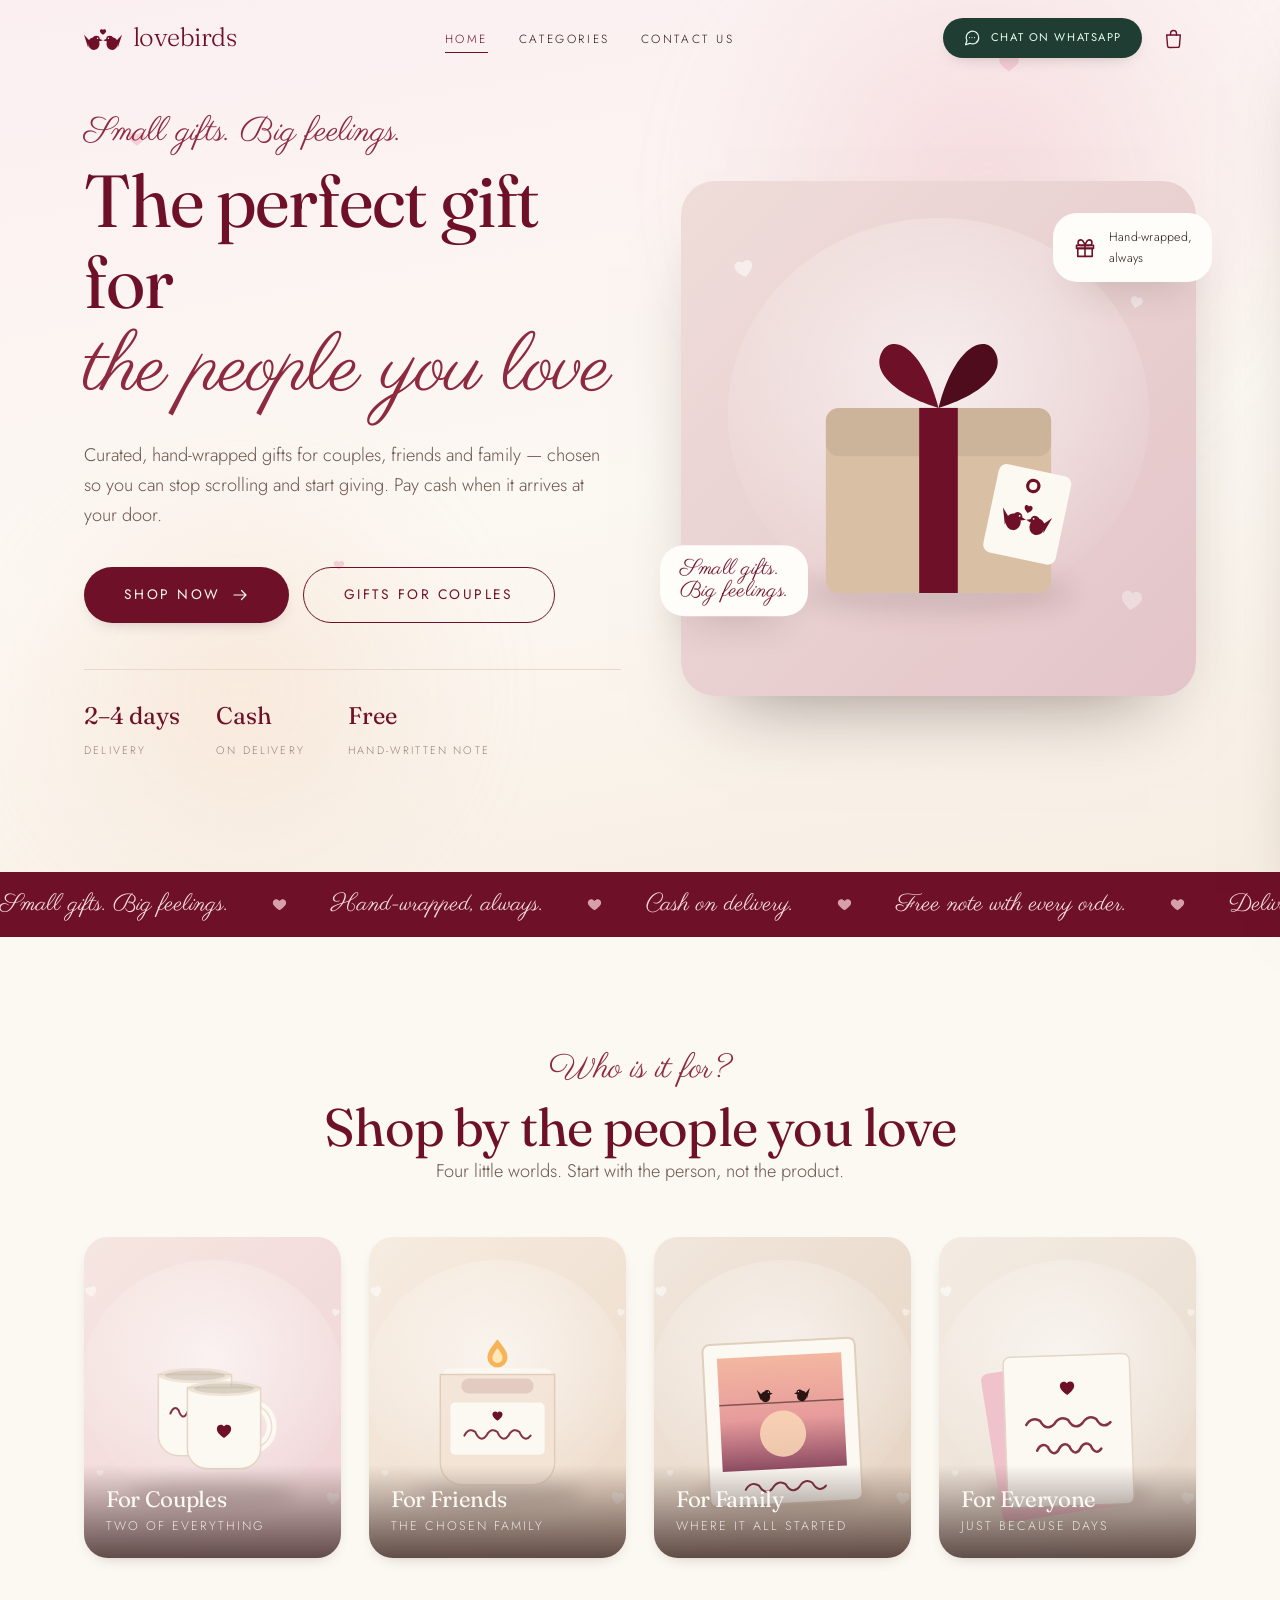
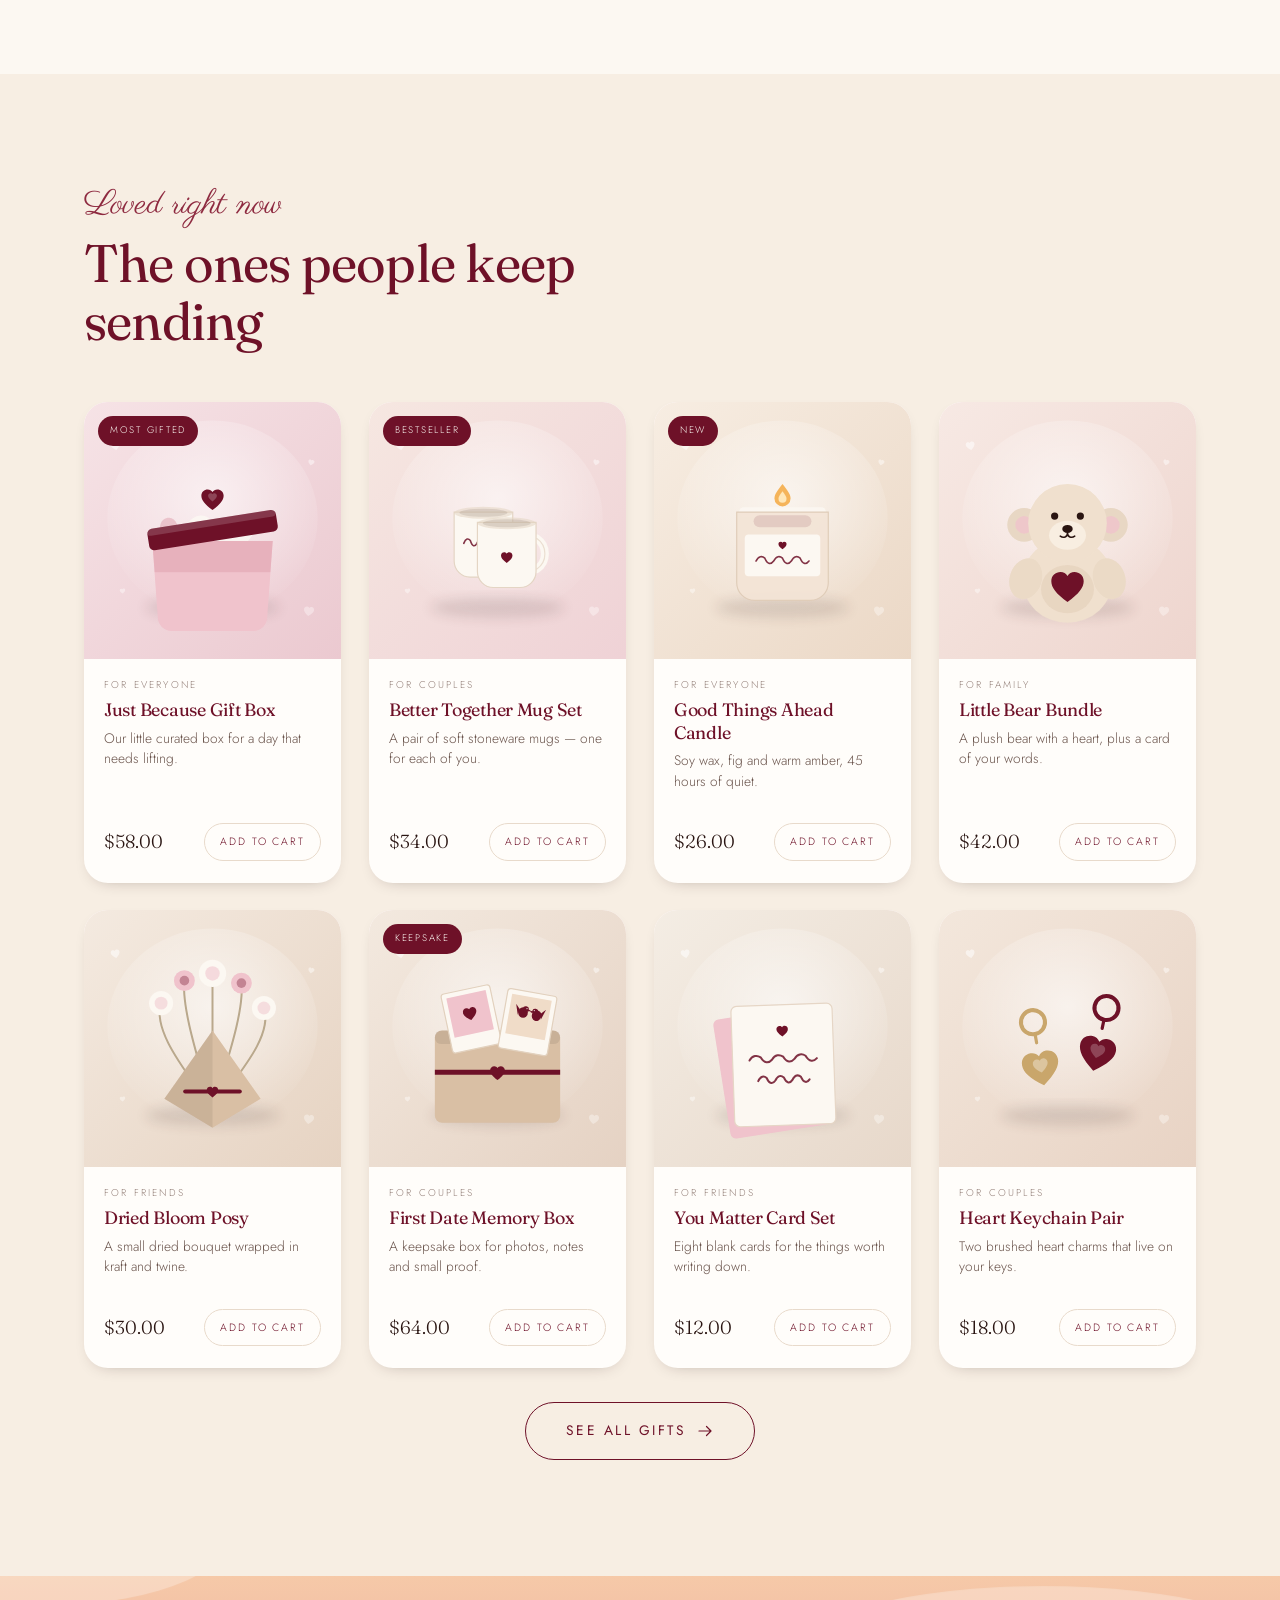
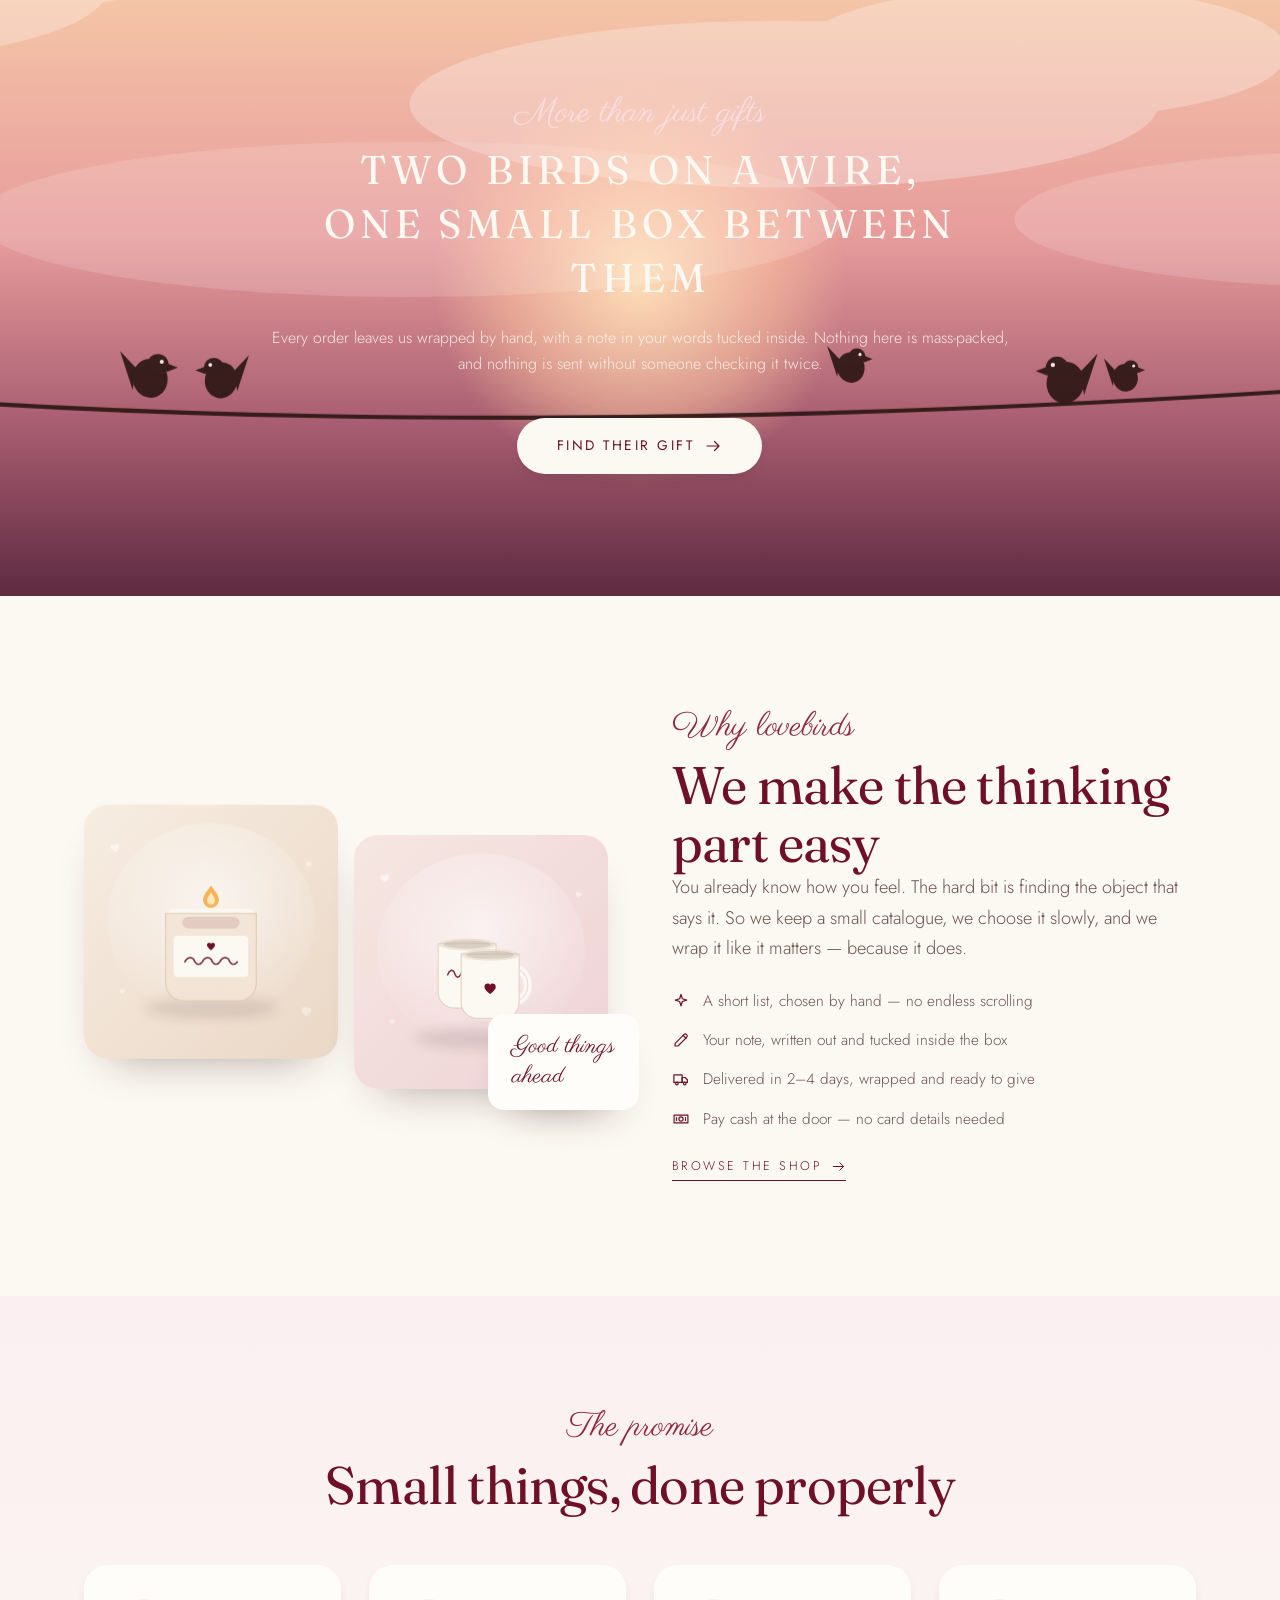
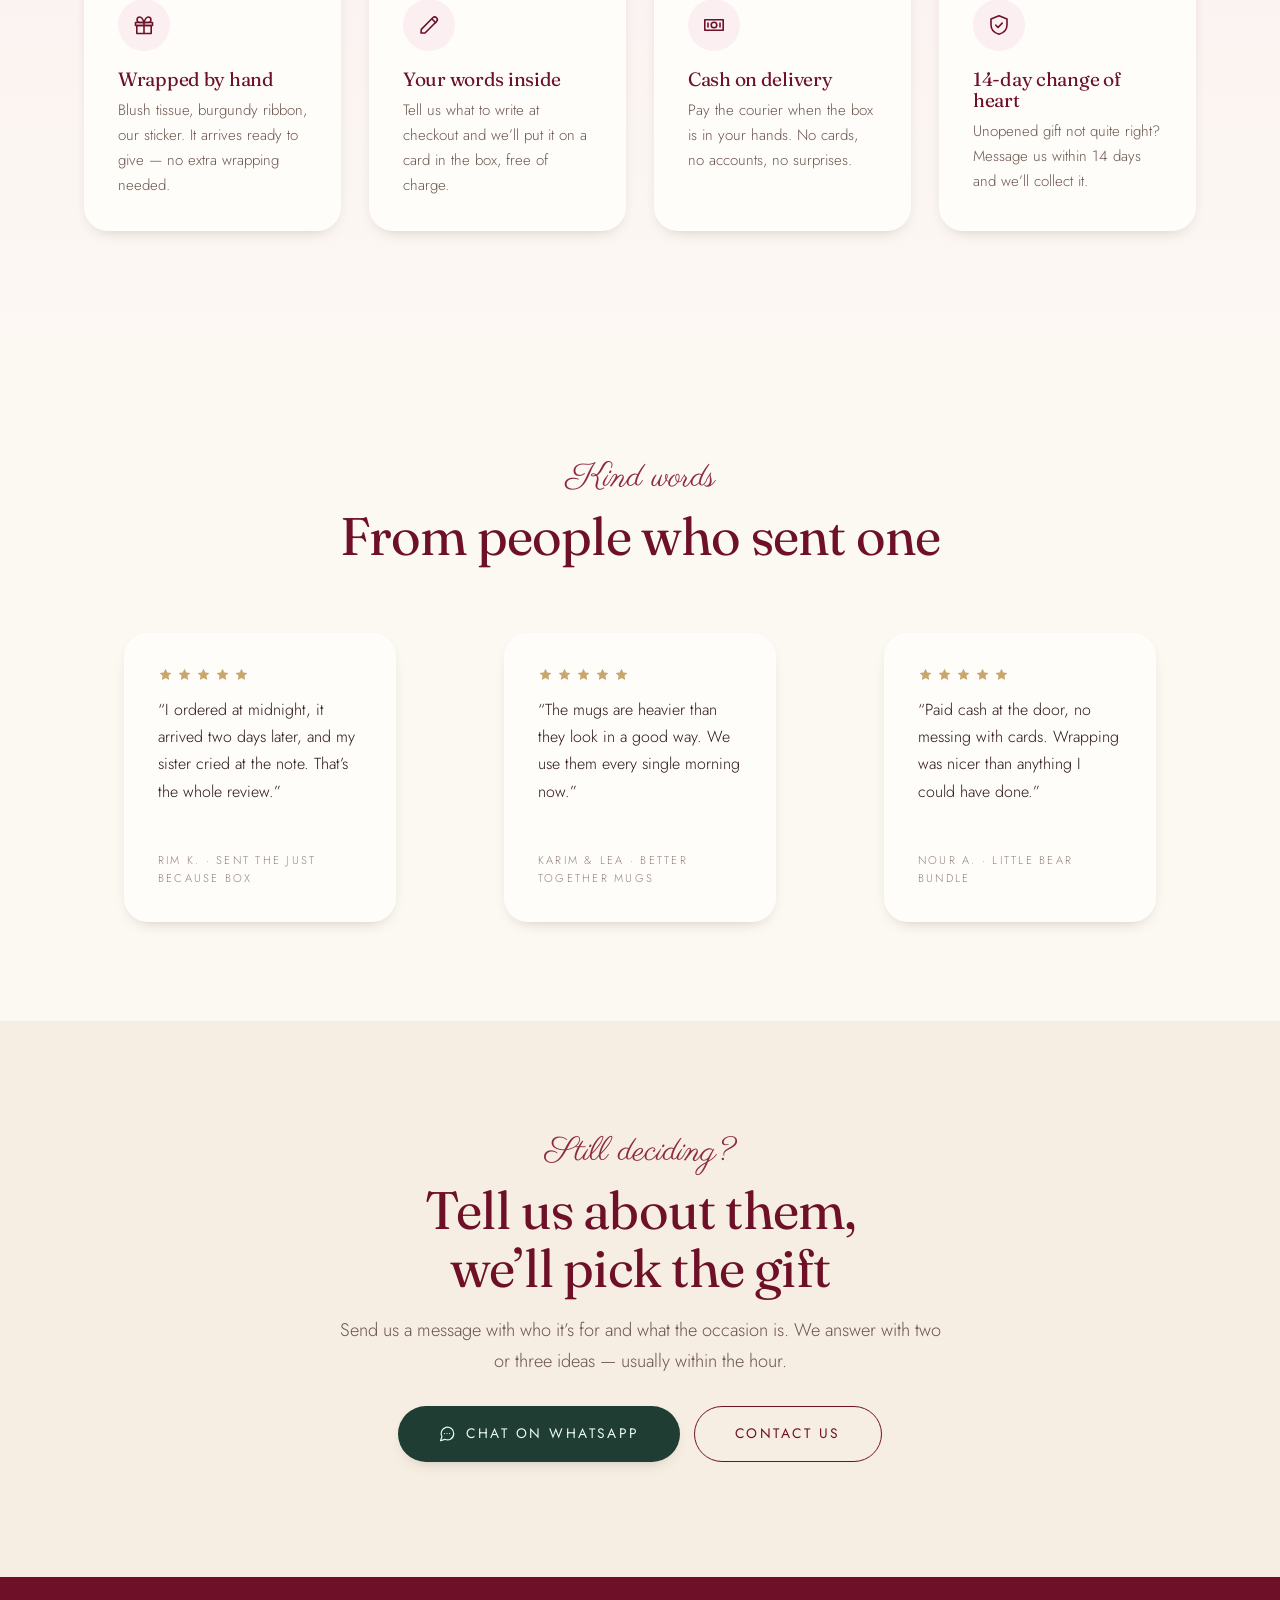
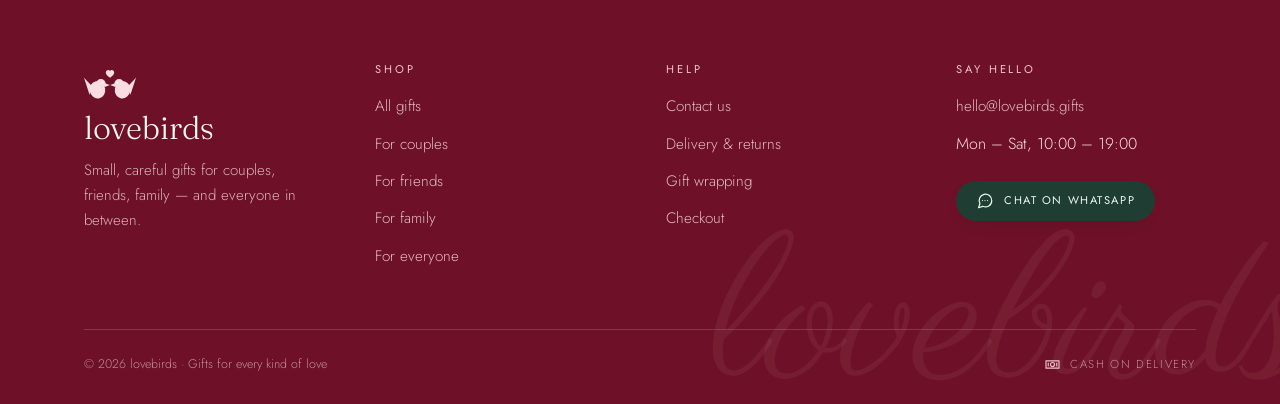
==== index.html @ 1dba8052 "Add lovebirds storefront — animated gift shop with cart and COD checkout A dependency-free static si" ====
<!doctype html>
<html lang="en">
<head>
<meta charset="utf-8">
<meta name="viewport" content="width=device-width, initial-scale=1">
<title>lovebirds · Gifts for every kind of love</title>
<meta name="description" content="Curated, hand-wrapped gifts for couples, friends and family. Cash on delivery, delivered in 2–4 days.">
<meta name="theme-color" content="#6E1128">
<link rel="icon" href="assets/img/favicon.svg" type="image/svg+xml">
<meta property="og:title" content="lovebirds · Gifts for every kind of love">
<meta property="og:description" content="Curated, hand-wrapped gifts for couples, friends and family. Cash on delivery, delivered in 2–4 days.">
<meta property="og:image" content="assets/img/og-image.svg">
<meta property="og:type" content="website">
<link rel="preconnect" href="https://fonts.googleapis.com">
<link rel="preconnect" href="https://fonts.gstatic.com" crossorigin>
<link href="https://fonts.googleapis.com/css2?family=Fraunces:opsz,wght@9..144,300;9..144,400&family=Jost:wght@300;400;500&family=Parisienne&display=swap" rel="stylesheet">
<link rel="stylesheet" href="assets/css/lovebirds.css">
</head>
<body>
<a class="skip-link" href="#main">Skip to content</a>
<header class="header">
  <nav class="nav" aria-label="Primary">
    <a class="nav__brand" href="index.html" aria-label="lovebirds — home">
      <svg class="mark" viewBox="0 -60 240 180" fill="currentColor" aria-hidden="true"><g transform=" translate(0.0,0.0) scale(1.0000)"><polygon points="34,44 0,8 26,88" fill="currentColor"/><ellipse cx="62" cy="64" rx="36" ry="40" fill="currentColor" transform="rotate(-10 62 64)"/><circle cx="78" cy="36" r="22" fill="currentColor"/><polygon points="96,33 119,42 96,51" fill="currentColor"/><circle cx="86" cy="30" r="4.2" fill="#FCF8F2"/></g><g transform=" translate(240.0,0.0) scale(-1.0000,1.0000)"><polygon points="34,44 0,8 26,88" fill="currentColor"/><ellipse cx="62" cy="64" rx="36" ry="40" fill="currentColor" transform="rotate(-10 62 64)"/><circle cx="78" cy="36" r="22" fill="currentColor"/><polygon points="96,33 119,42 96,51" fill="currentColor"/><circle cx="86" cy="30" r="4.2" fill="#FCF8F2"/></g><g transform="translate(97.0,-32.2) scale(0.4600)"><path d="M50 88C20 66 8 50 8 34 8 19 19 10 32 10c8 0 14 4 18 10 4-6 10-10 18-10 13 0 24 9 24 24 0 16-12 32-42 54Z" fill="currentColor" opacity="1.0"/></g></svg>
      <span class="word">lovebirds</span>
    </a>
    <ul class="nav__links">
      <li><a class="nav__link" data-nav href="index.html">Home</a></li>
      <li><a class="nav__link" data-nav href="categories.html">Categories</a></li>
      <li><a class="nav__link" data-nav href="contact.html">Contact us</a></li>
    </ul>
    <div class="nav__actions">
      <button class="btn btn--wa btn--sm" data-wa data-wa-text="Hi lovebirds! I’d like some help choosing a gift."><svg viewBox="0 0 24 24" fill="none" stroke="currentColor" stroke-width="1.6" stroke-linecap="round" stroke-linejoin="round" aria-hidden="true" ><path d="M21 11.5a8.4 8.4 0 0 1-11.9 7.6L3.4 21l1.9-5.6A8.4 8.4 0 1 1 21 11.5Z"/><path d="M8.6 11.4h.01M12 11.4h.01M15.4 11.4h.01"/></svg> Chat on WhatsApp</button>
      <button class="icon-btn icon-btn--wa" data-wa data-wa-text="Hi lovebirds! I’d like some help choosing a gift." aria-label="Chat on WhatsApp"><svg viewBox="0 0 24 24" fill="none" stroke="currentColor" stroke-width="1.6" stroke-linecap="round" stroke-linejoin="round" aria-hidden="true" ><path d="M21 11.5a8.4 8.4 0 0 1-11.9 7.6L3.4 21l1.9-5.6A8.4 8.4 0 1 1 21 11.5Z"/><path d="M8.6 11.4h.01M12 11.4h.01M15.4 11.4h.01"/></svg></button>
      <button class="icon-btn" data-cart-open aria-label="Open your cart"><svg viewBox="0 0 24 24" fill="none" stroke="currentColor" stroke-width="1.6" stroke-linecap="round" stroke-linejoin="round" aria-hidden="true" ><path d="M4.2 8h15.6l-1 12.4a2 2 0 0 1-2 1.8H7.2a2 2 0 0 1-2-1.8Z"/><path d="M8.6 8V6.2a3.4 3.4 0 1 1 6.8 0V8"/></svg><span class="cart-count" data-cart-count>0</span></button>
      <button class="nav__burger" data-burger aria-expanded="false" aria-controls="mobile-menu" aria-label="Open menu">
        <span></span><span></span><span></span>
      </button>
    </div>
  </nav>
</header>

<div class="mobile-menu" id="mobile-menu">
  <nav class="mobile-menu__links" aria-label="Mobile">
    <a href="index.html" style="--i:0">Home</a>
    <a href="categories.html" style="--i:1">Categories</a>
    <a href="contact.html" style="--i:2">Contact us</a>
  </nav>
  <div class="mobile-menu__foot">
    <button class="btn btn--wa btn--block" data-wa data-wa-text="Hi lovebirds! I’d like some help choosing a gift."><svg viewBox="0 0 24 24" fill="none" stroke="currentColor" stroke-width="1.6" stroke-linecap="round" stroke-linejoin="round" aria-hidden="true" ><path d="M21 11.5a8.4 8.4 0 0 1-11.9 7.6L3.4 21l1.9-5.6A8.4 8.4 0 1 1 21 11.5Z"/><path d="M8.6 11.4h.01M12 11.4h.01M15.4 11.4h.01"/></svg> Chat on WhatsApp</button>
    <button class="btn btn--ghost btn--block" data-cart-open><svg viewBox="0 0 24 24" fill="none" stroke="currentColor" stroke-width="1.6" stroke-linecap="round" stroke-linejoin="round" aria-hidden="true" ><path d="M4.2 8h15.6l-1 12.4a2 2 0 0 1-2 1.8H7.2a2 2 0 0 1-2-1.8Z"/><path d="M8.6 8V6.2a3.4 3.4 0 1 1 6.8 0V8"/></svg> View your cart</button>
    <p class="mobile-menu__note">Cash on delivery · 2–4 day delivery</p>
  </div>
</div>
<main id="main">

<section class="hero">
  <div class="hero__bg" aria-hidden="true">
    <div class="hero__blob hero__blob--1" data-parallax="0.07"></div>
    <div class="hero__blob hero__blob--2" data-parallax="-0.05"></div>
    <div class="hero__hearts"><i style="--s:18px;--d:9s;--dl:0s;left:10%;top:24%"><svg viewBox="0 0 24 24" fill="currentColor" aria-hidden="true"><path d="M12 21s-7.6-4.9-10-9.2C.4 8.7 1.8 4.9 5 3.8 7.3 3 9.8 3.9 12 6.2 14.2 3.9 16.7 3 19 3.8c3.2 1.1 4.6 4.9 3 8C19.6 16.1 12 21 12 21Z"/></svg></i><i style="--s:12px;--d:11s;--dl:1.4s;left:26%;top:68%"><svg viewBox="0 0 24 24" fill="currentColor" aria-hidden="true"><path d="M12 21s-7.6-4.9-10-9.2C.4 8.7 1.8 4.9 5 3.8 7.3 3 9.8 3.9 12 6.2 14.2 3.9 16.7 3 19 3.8c3.2 1.1 4.6 4.9 3 8C19.6 16.1 12 21 12 21Z"/></svg></i><i style="--s:22px;--d:8.5s;--dl:0.7s;left:78%;top:16%"><svg viewBox="0 0 24 24" fill="currentColor" aria-hidden="true"><path d="M12 21s-7.6-4.9-10-9.2C.4 8.7 1.8 4.9 5 3.8 7.3 3 9.8 3.9 12 6.2 14.2 3.9 16.7 3 19 3.8c3.2 1.1 4.6 4.9 3 8C19.6 16.1 12 21 12 21Z"/></svg></i><i style="--s:14px;--d:12s;--dl:2.1s;left:88%;top:62%"><svg viewBox="0 0 24 24" fill="currentColor" aria-hidden="true"><path d="M12 21s-7.6-4.9-10-9.2C.4 8.7 1.8 4.9 5 3.8 7.3 3 9.8 3.9 12 6.2 14.2 3.9 16.7 3 19 3.8c3.2 1.1 4.6 4.9 3 8C19.6 16.1 12 21 12 21Z"/></svg></i><i style="--s:10px;--d:10s;--dl:1.1s;left:58%;top:8%"><svg viewBox="0 0 24 24" fill="currentColor" aria-hidden="true"><path d="M12 21s-7.6-4.9-10-9.2C.4 8.7 1.8 4.9 5 3.8 7.3 3 9.8 3.9 12 6.2 14.2 3.9 16.7 3 19 3.8c3.2 1.1 4.6 4.9 3 8C19.6 16.1 12 21 12 21Z"/></svg></i></div>
  </div>
  <div class="wrap hero__inner">
    <div class="hero__copy">
      <span class="eyebrow" data-reveal>Small gifts. Big feelings.</span>
      <h1 data-reveal data-delay=".08s">The perfect gift for <span class="script">the people you love</span></h1>
      <p class="lede" data-reveal data-delay=".16s">Curated, hand-wrapped gifts for couples, friends and family — chosen so you can stop scrolling and start giving. Pay cash when it arrives at your door.</p>
      <div class="hero__cta" data-reveal data-delay=".24s">
        <a class="btn btn--lg" href="categories.html">Shop now <svg viewBox="0 0 24 24" fill="none" stroke="currentColor" stroke-width="1.6" stroke-linecap="round" stroke-linejoin="round" aria-hidden="true" ><path d="M4 12h16M14 6l6 6-6 6"/></svg></a>
        <a class="btn btn--ghost btn--lg" href="categories.html?cat=couples">Gifts for couples</a>
      </div>
      <div class="hero__meta stagger" data-reveal data-delay=".3s">
        <div><strong>2–4 days</strong><span>Delivery</span></div>
        <div><strong>Cash</strong><span>On delivery</span></div>
        <div><strong>Free</strong><span>Hand-written note</span></div>
      </div>
    </div>
    <div class="hero__art" data-reveal="scale" data-delay=".18s">
      <div class="hero__card">
        <img src="assets/img/scene-wrap.svg" alt="A kraft-wrapped gift tied with a burgundy ribbon and a lovebirds tag" width="640" height="640">
      </div>
      <div class="hero__chip hero__chip--a" data-parallax="-0.06"><span class="script">Small gifts.<br>Big feelings.</span></div>
      <div class="hero__chip hero__chip--b" data-parallax="0.07"><svg viewBox="0 0 24 24" fill="none" stroke="currentColor" stroke-width="1.6" stroke-linecap="round" stroke-linejoin="round" aria-hidden="true" ><path d="M3.5 9.5h17v3h-17z"/><path d="M4.8 12.5h14.4v8H4.8z"/><path d="M12 9.5v11"/><path d="M12 9.5S10.3 4 7.8 4a2.3 2.3 0 0 0 0 5.5ZM12 9.5S13.7 4 16.2 4a2.3 2.3 0 0 1 0 5.5Z"/></svg> <span>Hand-wrapped,<br>always</span></div>
    </div>
  </div>
</section>

<div class="marquee" aria-hidden="true">
  <div class="marquee__track">
    <div class="marquee__group"><span>Small gifts. Big feelings.</span><svg viewBox="0 0 24 24" fill="currentColor" aria-hidden="true"><path d="M12 21s-7.6-4.9-10-9.2C.4 8.7 1.8 4.9 5 3.8 7.3 3 9.8 3.9 12 6.2 14.2 3.9 16.7 3 19 3.8c3.2 1.1 4.6 4.9 3 8C19.6 16.1 12 21 12 21Z"/></svg><span>Hand-wrapped, always.</span><svg viewBox="0 0 24 24" fill="currentColor" aria-hidden="true"><path d="M12 21s-7.6-4.9-10-9.2C.4 8.7 1.8 4.9 5 3.8 7.3 3 9.8 3.9 12 6.2 14.2 3.9 16.7 3 19 3.8c3.2 1.1 4.6 4.9 3 8C19.6 16.1 12 21 12 21Z"/></svg><span>Cash on delivery.</span><svg viewBox="0 0 24 24" fill="currentColor" aria-hidden="true"><path d="M12 21s-7.6-4.9-10-9.2C.4 8.7 1.8 4.9 5 3.8 7.3 3 9.8 3.9 12 6.2 14.2 3.9 16.7 3 19 3.8c3.2 1.1 4.6 4.9 3 8C19.6 16.1 12 21 12 21Z"/></svg><span>Free note with every order.</span><svg viewBox="0 0 24 24" fill="currentColor" aria-hidden="true"><path d="M12 21s-7.6-4.9-10-9.2C.4 8.7 1.8 4.9 5 3.8 7.3 3 9.8 3.9 12 6.2 14.2 3.9 16.7 3 19 3.8c3.2 1.1 4.6 4.9 3 8C19.6 16.1 12 21 12 21Z"/></svg><span>Delivered in 2–4 days.</span><svg viewBox="0 0 24 24" fill="currentColor" aria-hidden="true"><path d="M12 21s-7.6-4.9-10-9.2C.4 8.7 1.8 4.9 5 3.8 7.3 3 9.8 3.9 12 6.2 14.2 3.9 16.7 3 19 3.8c3.2 1.1 4.6 4.9 3 8C19.6 16.1 12 21 12 21Z"/></svg></div>
    <div class="marquee__group"><span>Small gifts. Big feelings.</span><svg viewBox="0 0 24 24" fill="currentColor" aria-hidden="true"><path d="M12 21s-7.6-4.9-10-9.2C.4 8.7 1.8 4.9 5 3.8 7.3 3 9.8 3.9 12 6.2 14.2 3.9 16.7 3 19 3.8c3.2 1.1 4.6 4.9 3 8C19.6 16.1 12 21 12 21Z"/></svg><span>Hand-wrapped, always.</span><svg viewBox="0 0 24 24" fill="currentColor" aria-hidden="true"><path d="M12 21s-7.6-4.9-10-9.2C.4 8.7 1.8 4.9 5 3.8 7.3 3 9.8 3.9 12 6.2 14.2 3.9 16.7 3 19 3.8c3.2 1.1 4.6 4.9 3 8C19.6 16.1 12 21 12 21Z"/></svg><span>Cash on delivery.</span><svg viewBox="0 0 24 24" fill="currentColor" aria-hidden="true"><path d="M12 21s-7.6-4.9-10-9.2C.4 8.7 1.8 4.9 5 3.8 7.3 3 9.8 3.9 12 6.2 14.2 3.9 16.7 3 19 3.8c3.2 1.1 4.6 4.9 3 8C19.6 16.1 12 21 12 21Z"/></svg><span>Free note with every order.</span><svg viewBox="0 0 24 24" fill="currentColor" aria-hidden="true"><path d="M12 21s-7.6-4.9-10-9.2C.4 8.7 1.8 4.9 5 3.8 7.3 3 9.8 3.9 12 6.2 14.2 3.9 16.7 3 19 3.8c3.2 1.1 4.6 4.9 3 8C19.6 16.1 12 21 12 21Z"/></svg><span>Delivered in 2–4 days.</span><svg viewBox="0 0 24 24" fill="currentColor" aria-hidden="true"><path d="M12 21s-7.6-4.9-10-9.2C.4 8.7 1.8 4.9 5 3.8 7.3 3 9.8 3.9 12 6.2 14.2 3.9 16.7 3 19 3.8c3.2 1.1 4.6 4.9 3 8C19.6 16.1 12 21 12 21Z"/></svg></div>
  </div>
</div>

<section class="section">
  <div class="wrap">
    <div class="section-head section-head--center" data-reveal>
      <span class="eyebrow">Who is it for?</span>
      <h2>Shop by the people you love</h2>
      <p class="lede" style="margin-inline:auto">Four little worlds. Start with the person, not the product.</p>
    </div>
    <div class="grid grid--4 stagger" data-categories data-reveal></div>
  </div>
</section>

<section class="section section--cream">
  <div class="wrap">
    <div class="section-head" data-reveal>
      <span class="eyebrow">Loved right now</span>
      <h2>The ones people keep sending</h2>
    </div>
    <div class="grid grid--4" data-featured></div>
    <div class="center mt-4" data-reveal>
      <a class="btn btn--ghost btn--lg" href="categories.html">See all gifts <svg viewBox="0 0 24 24" fill="none" stroke="currentColor" stroke-width="1.6" stroke-linecap="round" stroke-linejoin="round" aria-hidden="true" ><path d="M4 12h16M14 6l6 6-6 6"/></svg></a>
    </div>
  </div>
</section>

<section class="band">
  <div class="band__sun" data-parallax="0.09" aria-hidden="true"></div>
  <div class="band__clouds" data-parallax="0.17" aria-hidden="true"><img src="assets/img/clouds.svg" alt="" width="1600" height="400"></div>
  <div class="band__birds" data-parallax="0.3" aria-hidden="true"><img src="assets/img/birds-wire.svg" alt="" width="1600" height="220"></div>
  <div class="band__inner">
    <span class="eyebrow" data-reveal>More than just gifts</span>
    <h2 data-reveal data-delay=".08s">Two birds on a wire,<br>one small box between them</h2>
    <p data-reveal data-delay=".16s">Every order leaves us wrapped by hand, with a note in your words tucked inside. Nothing here is mass-packed, and nothing is sent without someone checking it twice.</p>
    <a class="btn btn--light btn--lg mt-3" href="categories.html" data-reveal data-delay=".24s">Find their gift <svg viewBox="0 0 24 24" fill="none" stroke="currentColor" stroke-width="1.6" stroke-linecap="round" stroke-linejoin="round" aria-hidden="true" ><path d="M4 12h16M14 6l6 6-6 6"/></svg></a>
  </div>
</section>

<section class="section">
  <div class="wrap story">
    <div class="story__art story__art--stack" data-reveal="left">
      <img src="assets/img/p-candle.svg" alt="A hand-poured soy candle in a frosted glass" width="640" height="640" data-parallax="0.04">
      <img src="assets/img/p-mugs.svg" alt="A pair of stoneware mugs with a heart motif" width="640" height="640" data-parallax="-0.04">
      <span class="story__note">Good things<br>ahead</span>
    </div>
    <div data-reveal="right">
      <span class="eyebrow">Why lovebirds</span>
      <h2>We make the thinking part easy</h2>
      <p class="lede">You already know how you feel. The hard bit is finding the object that says it. So we keep a small catalogue, we choose it slowly, and we wrap it like it matters — because it does.</p>
      <ul class="story__list">
        <li><svg viewBox="0 0 24 24" fill="none" stroke="currentColor" stroke-width="1.6" stroke-linecap="round" stroke-linejoin="round" aria-hidden="true" ><path d="M12 3.2 13.8 9l5.8 1.8-5.8 1.9L12 18.5l-1.8-5.8L4.4 10.8 10.2 9Z"/></svg> A short list, chosen by hand — no endless scrolling</li>
        <li><svg viewBox="0 0 24 24" fill="none" stroke="currentColor" stroke-width="1.6" stroke-linecap="round" stroke-linejoin="round" aria-hidden="true" ><path d="M4 20h4L19.5 8.5a2.6 2.6 0 0 0-3.7-3.7L4.3 16.4Z"/><path d="m15 6 3.7 3.7"/></svg> Your note, written out and tucked inside the box</li>
        <li><svg viewBox="0 0 24 24" fill="none" stroke="currentColor" stroke-width="1.6" stroke-linecap="round" stroke-linejoin="round" aria-hidden="true" ><path d="M2.5 6.5h11v10h-11z"/><path d="M13.5 10h4l3 3v3.5h-7z"/><circle cx="6.5" cy="18" r="1.8"/><circle cx="17" cy="18" r="1.8"/></svg> Delivered in 2–4 days, wrapped and ready to give</li>
        <li><svg viewBox="0 0 24 24" fill="none" stroke="currentColor" stroke-width="1.6" stroke-linecap="round" stroke-linejoin="round" aria-hidden="true" ><path d="M2.8 6.8h18.4v10.4H2.8z"/><circle cx="12" cy="12" r="2.8"/><path d="M6 10v4M18 10v4"/></svg> Pay cash at the door — no card details needed</li>
      </ul>
      <a class="link-underline mt-3" href="categories.html">Browse the shop <svg viewBox="0 0 24 24" fill="none" stroke="currentColor" stroke-width="1.6" stroke-linecap="round" stroke-linejoin="round" aria-hidden="true" ><path d="M4 12h16M14 6l6 6-6 6"/></svg></a>
    </div>
  </div>
</section>

<section class="section section--blush">
  <div class="wrap">
    <div class="section-head section-head--center" data-reveal>
      <span class="eyebrow">The promise</span>
      <h2>Small things, done properly</h2>
    </div>
    <div class="grid grid--4 stagger" data-reveal>
      <div class="value"><div class="value__icon"><svg viewBox="0 0 24 24" fill="none" stroke="currentColor" stroke-width="1.6" stroke-linecap="round" stroke-linejoin="round" aria-hidden="true" ><path d="M3.5 9.5h17v3h-17z"/><path d="M4.8 12.5h14.4v8H4.8z"/><path d="M12 9.5v11"/><path d="M12 9.5S10.3 4 7.8 4a2.3 2.3 0 0 0 0 5.5ZM12 9.5S13.7 4 16.2 4a2.3 2.3 0 0 1 0 5.5Z"/></svg></div><h3>Wrapped by hand</h3><p>Blush tissue, burgundy ribbon, our sticker. It arrives ready to give — no extra wrapping needed.</p></div>
      <div class="value"><div class="value__icon"><svg viewBox="0 0 24 24" fill="none" stroke="currentColor" stroke-width="1.6" stroke-linecap="round" stroke-linejoin="round" aria-hidden="true" ><path d="M4 20h4L19.5 8.5a2.6 2.6 0 0 0-3.7-3.7L4.3 16.4Z"/><path d="m15 6 3.7 3.7"/></svg></div><h3>Your words inside</h3><p>Tell us what to write at checkout and we’ll put it on a card in the box, free of charge.</p></div>
      <div class="value"><div class="value__icon"><svg viewBox="0 0 24 24" fill="none" stroke="currentColor" stroke-width="1.6" stroke-linecap="round" stroke-linejoin="round" aria-hidden="true" ><path d="M2.8 6.8h18.4v10.4H2.8z"/><circle cx="12" cy="12" r="2.8"/><path d="M6 10v4M18 10v4"/></svg></div><h3>Cash on delivery</h3><p>Pay the courier when the box is in your hands. No cards, no accounts, no surprises.</p></div>
      <div class="value"><div class="value__icon"><svg viewBox="0 0 24 24" fill="none" stroke="currentColor" stroke-width="1.6" stroke-linecap="round" stroke-linejoin="round" aria-hidden="true" ><path d="M12 2.8 20 6v6c0 4.6-3.3 7.9-8 9.2C7.3 19.9 4 16.6 4 12V6Z"/><path d="M8.8 12.2 11 14.5l4.2-4.4"/></svg></div><h3>14-day change of heart</h3><p>Unopened gift not quite right? Message us within 14 days and we’ll collect it.</p></div>
    </div>
  </div>
</section>

<section class="section">
  <div class="wrap">
    <div class="section-head section-head--center" data-reveal>
      <span class="eyebrow">Kind words</span>
      <h2>From people who sent one</h2>
    </div>
    <div class="grid grid--3 stagger" data-reveal>
      <blockquote class="quote"><div class="quote__stars"><svg viewBox="0 0 24 24" fill="currentColor" aria-hidden="true"><path d="m12 2.6 2.9 6 6.6.9-4.8 4.6 1.2 6.5L12 17.5l-5.9 3.1 1.2-6.5L2.5 9.5l6.6-.9Z"/></svg><svg viewBox="0 0 24 24" fill="currentColor" aria-hidden="true"><path d="m12 2.6 2.9 6 6.6.9-4.8 4.6 1.2 6.5L12 17.5l-5.9 3.1 1.2-6.5L2.5 9.5l6.6-.9Z"/></svg><svg viewBox="0 0 24 24" fill="currentColor" aria-hidden="true"><path d="m12 2.6 2.9 6 6.6.9-4.8 4.6 1.2 6.5L12 17.5l-5.9 3.1 1.2-6.5L2.5 9.5l6.6-.9Z"/></svg><svg viewBox="0 0 24 24" fill="currentColor" aria-hidden="true"><path d="m12 2.6 2.9 6 6.6.9-4.8 4.6 1.2 6.5L12 17.5l-5.9 3.1 1.2-6.5L2.5 9.5l6.6-.9Z"/></svg><svg viewBox="0 0 24 24" fill="currentColor" aria-hidden="true"><path d="m12 2.6 2.9 6 6.6.9-4.8 4.6 1.2 6.5L12 17.5l-5.9 3.1 1.2-6.5L2.5 9.5l6.6-.9Z"/></svg></div><p>“I ordered at midnight, it arrived two days later, and my sister cried at the note. That’s the whole review.”</p><footer>Rim K. · Sent the Just Because box</footer></blockquote>
      <blockquote class="quote"><div class="quote__stars"><svg viewBox="0 0 24 24" fill="currentColor" aria-hidden="true"><path d="m12 2.6 2.9 6 6.6.9-4.8 4.6 1.2 6.5L12 17.5l-5.9 3.1 1.2-6.5L2.5 9.5l6.6-.9Z"/></svg><svg viewBox="0 0 24 24" fill="currentColor" aria-hidden="true"><path d="m12 2.6 2.9 6 6.6.9-4.8 4.6 1.2 6.5L12 17.5l-5.9 3.1 1.2-6.5L2.5 9.5l6.6-.9Z"/></svg><svg viewBox="0 0 24 24" fill="currentColor" aria-hidden="true"><path d="m12 2.6 2.9 6 6.6.9-4.8 4.6 1.2 6.5L12 17.5l-5.9 3.1 1.2-6.5L2.5 9.5l6.6-.9Z"/></svg><svg viewBox="0 0 24 24" fill="currentColor" aria-hidden="true"><path d="m12 2.6 2.9 6 6.6.9-4.8 4.6 1.2 6.5L12 17.5l-5.9 3.1 1.2-6.5L2.5 9.5l6.6-.9Z"/></svg><svg viewBox="0 0 24 24" fill="currentColor" aria-hidden="true"><path d="m12 2.6 2.9 6 6.6.9-4.8 4.6 1.2 6.5L12 17.5l-5.9 3.1 1.2-6.5L2.5 9.5l6.6-.9Z"/></svg></div><p>“The mugs are heavier than they look in a good way. We use them every single morning now.”</p><footer>Karim &amp; Lea · Better Together mugs</footer></blockquote>
      <blockquote class="quote"><div class="quote__stars"><svg viewBox="0 0 24 24" fill="currentColor" aria-hidden="true"><path d="m12 2.6 2.9 6 6.6.9-4.8 4.6 1.2 6.5L12 17.5l-5.9 3.1 1.2-6.5L2.5 9.5l6.6-.9Z"/></svg><svg viewBox="0 0 24 24" fill="currentColor" aria-hidden="true"><path d="m12 2.6 2.9 6 6.6.9-4.8 4.6 1.2 6.5L12 17.5l-5.9 3.1 1.2-6.5L2.5 9.5l6.6-.9Z"/></svg><svg viewBox="0 0 24 24" fill="currentColor" aria-hidden="true"><path d="m12 2.6 2.9 6 6.6.9-4.8 4.6 1.2 6.5L12 17.5l-5.9 3.1 1.2-6.5L2.5 9.5l6.6-.9Z"/></svg><svg viewBox="0 0 24 24" fill="currentColor" aria-hidden="true"><path d="m12 2.6 2.9 6 6.6.9-4.8 4.6 1.2 6.5L12 17.5l-5.9 3.1 1.2-6.5L2.5 9.5l6.6-.9Z"/></svg><svg viewBox="0 0 24 24" fill="currentColor" aria-hidden="true"><path d="m12 2.6 2.9 6 6.6.9-4.8 4.6 1.2 6.5L12 17.5l-5.9 3.1 1.2-6.5L2.5 9.5l6.6-.9Z"/></svg></div><p>“Paid cash at the door, no messing with cards. Wrapping was nicer than anything I could have done.”</p><footer>Nour A. · Little Bear bundle</footer></blockquote>
    </div>
  </div>
</section>

<section class="section section--cream">
  <div class="wrap center" data-reveal>
    <span class="eyebrow">Still deciding?</span>
    <h2>Tell us about them,<br>we’ll pick the gift</h2>
    <p class="lede" style="margin:18px auto 30px">Send us a message with who it’s for and what the occasion is. We answer with two or three ideas — usually within the hour.</p>
    <div class="hero__cta" style="justify-content:center">
      <button class="btn btn--wa btn--lg" data-wa data-wa-text="Hi lovebirds! I’d like some help choosing a gift."><svg viewBox="0 0 24 24" fill="none" stroke="currentColor" stroke-width="1.6" stroke-linecap="round" stroke-linejoin="round" aria-hidden="true" ><path d="M21 11.5a8.4 8.4 0 0 1-11.9 7.6L3.4 21l1.9-5.6A8.4 8.4 0 1 1 21 11.5Z"/><path d="M8.6 11.4h.01M12 11.4h.01M15.4 11.4h.01"/></svg> Chat on WhatsApp</button>
      <a class="btn btn--ghost btn--lg" href="contact.html">Contact us</a>
    </div>
  </div>
</section>

</main>
<footer class="footer">
  <div class="wrap">
    <div class="footer__grid">
      <div class="footer__brand" data-reveal>
        <svg class="mark" viewBox="0 -60 240 180" fill="currentColor" aria-hidden="true"><g transform=" translate(0.0,0.0) scale(1.0000)"><polygon points="34,44 0,8 26,88" fill="currentColor"/><ellipse cx="62" cy="64" rx="36" ry="40" fill="currentColor" transform="rotate(-10 62 64)"/><circle cx="78" cy="36" r="22" fill="currentColor"/><polygon points="96,33 119,42 96,51" fill="currentColor"/><circle cx="86" cy="30" r="4.2" fill="#FCF8F2"/></g><g transform=" translate(240.0,0.0) scale(-1.0000,1.0000)"><polygon points="34,44 0,8 26,88" fill="currentColor"/><ellipse cx="62" cy="64" rx="36" ry="40" fill="currentColor" transform="rotate(-10 62 64)"/><circle cx="78" cy="36" r="22" fill="currentColor"/><polygon points="96,33 119,42 96,51" fill="currentColor"/><circle cx="86" cy="30" r="4.2" fill="#FCF8F2"/></g><g transform="translate(97.0,-32.2) scale(0.4600)"><path d="M50 88C20 66 8 50 8 34 8 19 19 10 32 10c8 0 14 4 18 10 4-6 10-10 18-10 13 0 24 9 24 24 0 16-12 32-42 54Z" fill="currentColor" opacity="1.0"/></g></svg>
        <span class="word">lovebirds</span>
        <p>Small, careful gifts for couples, friends, family — and everyone in between.</p>
      </div>
      <div data-reveal data-delay=".06s">
        <h4>Shop</h4>
        <ul class="footer__links">
          <li><a href="categories.html">All gifts</a></li>
          <li><a href="categories.html?cat=couples">For couples</a></li>
          <li><a href="categories.html?cat=friends">For friends</a></li>
          <li><a href="categories.html?cat=family">For family</a></li>
          <li><a href="categories.html?cat=everyone">For everyone</a></li>
        </ul>
      </div>
      <div data-reveal data-delay=".12s">
        <h4>Help</h4>
        <ul class="footer__links">
          <li><a href="contact.html">Contact us</a></li>
          <li><a href="contact.html#faq">Delivery &amp; returns</a></li>
          <li><a href="contact.html#faq">Gift wrapping</a></li>
          <li><a href="checkout.html">Checkout</a></li>
        </ul>
      </div>
      <div data-reveal data-delay=".18s">
        <h4>Say hello</h4>
        <ul class="footer__links">
          <li><a href="mailto:hello@lovebirds.gifts">hello@lovebirds.gifts</a></li>
          <li>Mon – Sat, 10:00 – 19:00</li>
        </ul>
        <button class="btn btn--wa btn--sm mt-3" data-wa data-wa-text="Hi lovebirds! I’d like some help choosing a gift."><svg viewBox="0 0 24 24" fill="none" stroke="currentColor" stroke-width="1.6" stroke-linecap="round" stroke-linejoin="round" aria-hidden="true" ><path d="M21 11.5a8.4 8.4 0 0 1-11.9 7.6L3.4 21l1.9-5.6A8.4 8.4 0 1 1 21 11.5Z"/><path d="M8.6 11.4h.01M12 11.4h.01M15.4 11.4h.01"/></svg> Chat on WhatsApp</button>
      </div>
    </div>
    <div class="footer__bottom">
      <span>© <span data-year>2026</span> lovebirds · Gifts for every kind of love</span>
      <span class="footer__pay"><svg viewBox="0 0 24 24" fill="none" stroke="currentColor" stroke-width="1.6" stroke-linecap="round" stroke-linejoin="round" aria-hidden="true" ><path d="M2.8 6.8h18.4v10.4H2.8z"/><circle cx="12" cy="12" r="2.8"/><path d="M6 10v4M18 10v4"/></svg> Cash on delivery</span>
    </div>
  </div>
  <span class="footer__script" aria-hidden="true">lovebirds</span>
</footer>
<script src="assets/js/products.js"></script>
<script src="assets/js/app.js"></script>
<script src="assets/js/home.js"></script>
</body>
</html>
---- assets/css/lovebirds.css ----
/* ==========================================================================
   lovebirds — gifts for every kind of love
   Design system + layout + motion
   ========================================================================== */

/* ---------------------------------------------------------------- tokens */
:root{
  --wine:#6E1128;
  --wine-deep:#4E0C1C;
  --wine-soft:#8E2A40;
  --blush:#F0C3CC;
  --blush-soft:#FADDE2;
  --blush-tint:#FBEFF1;
  --cream:#F7EEE3;
  --cream-light:#FCF8F2;
  --paper:#FFFDFA;
  --ink:#2A1512;
  --ink-soft:#6B554D;
  --muted:#95817A;
  --line:#E8DACB;
  --gold:#C9A66B;
  --wa:#25D366;
  --wa-deep:#128C7E;

  --font-display:'Fraunces','Hoefler Text',Georgia,'Times New Roman',serif;
  --font-sans:'Jost','Helvetica Neue',Helvetica,Arial,sans-serif;
  --font-script:'Parisienne','Snell Roundhand',cursive;

  --r-sm:10px;
  --r-md:16px;
  --r-lg:24px;
  --r-xl:34px;

  --shadow-sm:0 6px 18px -12px rgba(42,21,18,.45);
  --shadow-md:0 22px 44px -28px rgba(42,21,18,.45);
  --shadow-lg:0 40px 80px -46px rgba(42,21,18,.55);

  --nav-h:76px;
  --pad:clamp(18px,5vw,64px);
  --maxw:1240px;

  --ease:cubic-bezier(.22,.61,.36,1);
  --ease-out:cubic-bezier(.16,1,.3,1);
}

*,*::before,*::after{box-sizing:border-box}

/* class-level display rules must never beat the hidden attribute */
[hidden]{display:none !important}

html{
  -webkit-text-size-adjust:100%;
  scroll-behavior:smooth;
  scroll-padding-top:calc(var(--nav-h) + 18px);
}

body{
  margin:0;
  font-family:var(--font-sans);
  font-weight:300;
  font-size:16px;
  line-height:1.65;
  color:var(--ink);
  background:var(--cream-light);
  overflow-x:hidden;
  -webkit-font-smoothing:antialiased;
}

body.is-locked{overflow:hidden}

img,svg{max-width:100%;display:block}
img{height:auto}
a{color:inherit;text-decoration:none}
button{font:inherit;color:inherit;border:0;background:none;cursor:pointer}
ul{list-style:none;margin:0;padding:0}

h1,h2,h3,h4{
  font-family:var(--font-display);
  font-weight:400;
  line-height:1.1;
  letter-spacing:-.015em;
  margin:0;
  color:var(--wine);
}
h1{font-size:clamp(2.6rem,7vw,4.6rem)}
h2{font-size:clamp(2rem,4.6vw,3.3rem)}
h3{font-size:clamp(1.25rem,2.4vw,1.65rem)}
p{margin:0 0 1em}
p:last-child{margin-bottom:0}

::selection{background:var(--blush);color:var(--wine-deep)}

:focus-visible{
  outline:2px solid var(--wine);
  outline-offset:3px;
  border-radius:4px;
}

.skip-link{
  position:absolute;left:-9999px;top:0;z-index:200;
  background:var(--wine);color:var(--cream-light);
  padding:12px 20px;border-radius:0 0 var(--r-sm) 0;
}
.skip-link:focus{left:0}

/* ---------------------------------------------------------------- layout */
.wrap{width:100%;max-width:var(--maxw);margin-inline:auto;padding-inline:var(--pad)}
.section{padding-block:clamp(64px,9vw,130px);position:relative}
.section--tight{padding-block:clamp(48px,6vw,88px)}
.section--cream{background:var(--cream)}
.section--blush{background:linear-gradient(180deg,var(--blush-tint),var(--cream-light))}

.eyebrow{
  font-family:var(--font-script);
  font-size:clamp(1.5rem,3vw,2.1rem);
  color:var(--wine-soft);
  line-height:1;
  margin:0 0 .35em;
  display:block;
}
.kicker{
  font-size:.72rem;
  letter-spacing:.34em;
  text-transform:uppercase;
  color:var(--muted);
  font-weight:400;
  margin:0 0 1em;
  display:block;
}
.lede{
  font-size:clamp(1rem,1.5vw,1.14rem);
  color:var(--ink-soft);
  max-width:56ch;
}
.section-head{margin-bottom:clamp(30px,4vw,54px);max-width:640px}
.section-head--center{margin-inline:auto;text-align:center}
.center{text-align:center}

.hr-heart{
  display:flex;align-items:center;justify-content:center;gap:14px;
  color:var(--blush);margin:0;border:0;
}
.hr-heart::before,.hr-heart::after{
  content:"";height:1px;flex:1;max-width:120px;
  background:linear-gradient(90deg,transparent,var(--line),transparent);
}

/* ---------------------------------------------------------------- buttons */
.btn{
  --btn-bg:var(--wine);
  --btn-fg:var(--cream-light);
  display:inline-flex;align-items:center;justify-content:center;gap:10px;
  padding:15px 30px;
  background:var(--btn-bg);color:var(--btn-fg);
  border-radius:999px;
  font-size:.82rem;font-weight:400;letter-spacing:.18em;text-transform:uppercase;
  line-height:1;
  position:relative;overflow:hidden;
  transition:transform .45s var(--ease-out),box-shadow .45s var(--ease-out),background .3s ease,color .3s ease;
  box-shadow:var(--shadow-sm);
  text-align:center;
}
.btn::after{
  content:"";position:absolute;inset:0;
  background:radial-gradient(circle at var(--mx,50%) var(--my,50%),rgba(255,255,255,.28),transparent 62%);
  opacity:0;transition:opacity .4s ease;
}
.btn:hover{transform:translateY(-3px);box-shadow:var(--shadow-md)}
.btn:hover::after{opacity:1}
.btn:active{transform:translateY(-1px)}
.btn svg{width:18px;height:18px;flex:none}
.btn--ghost{--btn-bg:transparent;--btn-fg:var(--wine);border:1px solid var(--wine);box-shadow:none}
.btn--ghost:hover{--btn-bg:var(--wine);--btn-fg:var(--cream-light)}
.btn--light{--btn-bg:var(--cream-light);--btn-fg:var(--wine)}
.btn--wa{--btn-bg:#1f3d33;--btn-fg:#EAF9F0}
.btn--wa:hover{--btn-bg:#25543f}
.btn--block{width:100%}
.btn--lg{padding:19px 40px;font-size:.86rem}
.btn--sm{padding:11px 20px;font-size:.7rem;letter-spacing:.14em}
.btn[disabled],.btn[aria-disabled="true"]{opacity:.5;pointer-events:none}

.link-underline{
  display:inline-flex;align-items:center;gap:9px;
  font-size:.78rem;letter-spacing:.2em;text-transform:uppercase;color:var(--wine);
  padding-bottom:4px;position:relative;
}
.link-underline::after{
  content:"";position:absolute;left:0;bottom:0;height:1px;width:100%;
  background:var(--wine);transform-origin:right;transform:scaleX(1);
  transition:transform .5s var(--ease-out);
}
.link-underline:hover::after{transform:scaleX(0)}
.link-underline svg{width:15px;transition:transform .4s var(--ease-out)}
.link-underline:hover svg{transform:translateX(5px)}

/* ---------------------------------------------------------------- header */
.header{
  position:fixed;inset:0 0 auto;z-index:90;
  height:var(--nav-h);
  display:flex;align-items:center;
  background:rgba(252,248,242,0);
  transition:background .5s var(--ease),box-shadow .5s var(--ease),height .5s var(--ease);
}
.header::after{
  content:"";position:absolute;inset:0;z-index:-1;
  background:rgba(252,248,242,.88);
  -webkit-backdrop-filter:blur(14px);backdrop-filter:blur(14px);
  opacity:0;transition:opacity .5s var(--ease);
}
.header.is-stuck::after{opacity:1}
.header.is-stuck{box-shadow:0 1px 0 rgba(232,218,203,.9)}

.nav{
  width:100%;max-width:var(--maxw);margin-inline:auto;padding-inline:var(--pad);
  display:flex;align-items:center;gap:clamp(14px,3vw,40px);
}
.nav__brand{display:flex;align-items:center;gap:11px;color:var(--wine);margin-right:auto}
.nav__brand .mark{width:38px;height:auto;flex:none;transition:transform .6s var(--ease-out)}
.nav__brand:hover .mark{transform:translateY(-3px) rotate(-4deg)}
.nav__brand .word{
  font-family:var(--font-display);font-size:1.62rem;line-height:1;letter-spacing:-.02em;
}
.nav__links{display:flex;align-items:center;gap:clamp(18px,2.4vw,34px)}
.nav__link{
  font-size:.74rem;letter-spacing:.22em;text-transform:uppercase;color:var(--ink);
  position:relative;padding-block:6px;white-space:nowrap;
}
.nav__link::after{
  content:"";position:absolute;left:0;right:0;bottom:0;height:1px;background:var(--wine);
  transform:scaleX(0);transform-origin:left;transition:transform .45s var(--ease-out);
}
.nav__link:hover::after,.nav__link[aria-current="page"]::after{transform:scaleX(1)}
.nav__link[aria-current="page"]{color:var(--wine)}
.nav__actions{display:flex;align-items:center;gap:10px;margin-left:auto}

.icon-btn{
  width:44px;height:44px;border-radius:50%;
  display:inline-flex;align-items:center;justify-content:center;
  color:var(--wine);position:relative;
  transition:background .35s ease,transform .35s var(--ease-out);
}
.icon-btn:hover{background:var(--blush-tint);transform:translateY(-2px)}
.icon-btn svg{width:21px;height:21px}
.icon-btn--wa{display:none;color:#1f3d33}
.icon-btn--wa:hover{background:#E4F5EA}
.cart-count{
  position:absolute;top:3px;right:1px;min-width:19px;height:19px;padding:0 5px;
  background:var(--wine);color:var(--cream-light);
  border-radius:999px;font-size:.63rem;line-height:19px;text-align:center;letter-spacing:0;
  transform:scale(0);transition:transform .4s var(--ease-out);
}
.cart-count.is-on{transform:scale(1)}
.cart-count.is-bump{animation:bump .5s var(--ease-out)}
@keyframes bump{0%{transform:scale(1)}35%{transform:scale(1.45)}100%{transform:scale(1)}}

.nav__burger{display:none;width:44px;height:44px;border-radius:50%;align-items:center;justify-content:center;flex-direction:column}
.nav__burger span{
  display:block;width:20px;height:1.5px;background:var(--wine);border-radius:2px;
  transition:transform .45s var(--ease-out),opacity .25s ease;
}
.nav__burger span+span{margin-top:5px}
body.menu-open .nav__burger span:nth-child(1){transform:translateY(6.5px) rotate(45deg)}
body.menu-open .nav__burger span:nth-child(2){opacity:0}
body.menu-open .nav__burger span:nth-child(3){transform:translateY(-6.5px) rotate(-45deg)}

/* mobile drawer */
.mobile-menu{
  position:fixed;inset:0;z-index:85;
  background:var(--cream-light);
  padding:calc(var(--nav-h) + 26px) var(--pad) 40px;
  display:flex;flex-direction:column;
  clip-path:circle(0% at calc(100% - 42px) 38px);
  transition:clip-path .7s var(--ease-out);
  pointer-events:none;
  overflow-y:auto;
}
body.menu-open .mobile-menu{clip-path:circle(160% at calc(100% - 42px) 38px);pointer-events:auto}
.mobile-menu__links{display:flex;flex-direction:column;gap:6px;margin-bottom:auto}
.mobile-menu__links a{
  font-family:var(--font-display);font-size:2.2rem;color:var(--wine);
  padding-block:12px;border-bottom:1px solid var(--line);
  opacity:0;transform:translateY(24px);
  transition:opacity .5s var(--ease),transform .6s var(--ease-out);
}
body.menu-open .mobile-menu__links a{opacity:1;transform:none;transition-delay:calc(.12s + var(--i,0) * .07s)}
.mobile-menu__foot{padding-top:30px;display:grid;gap:14px}
.mobile-menu__note{font-size:.78rem;letter-spacing:.16em;text-transform:uppercase;color:var(--muted)}

/* ---------------------------------------------------------------- hero */
.hero{
  position:relative;min-height:min(100svh,860px);
  display:flex;align-items:center;
  padding-top:calc(var(--nav-h) + 40px);padding-bottom:clamp(60px,9vw,110px);
  overflow:hidden;
  background:linear-gradient(170deg,var(--blush-tint) 0%,var(--cream-light) 55%,var(--cream) 100%);
}
.hero__bg{position:absolute;inset:-12% 0 0;z-index:0;pointer-events:none}
.hero__blob{
  position:absolute;border-radius:50%;filter:blur(46px);opacity:.55;
}
.hero__blob--1{width:46vw;height:46vw;max-width:620px;max-height:620px;right:0;top:2vh;background:radial-gradient(circle,var(--blush) 0%,rgba(240,195,204,0) 70%)}
.hero__blob--2{width:38vw;height:38vw;max-width:480px;max-height:480px;left:0;bottom:-8vh;background:radial-gradient(circle,#F6DCC8 0%,rgba(246,220,200,0) 70%)}
.hero__hearts{position:absolute;inset:0}
.hero__hearts i{
  position:absolute;width:var(--s,16px);height:var(--s,16px);color:var(--blush);opacity:.75;
  animation:float var(--d,9s) ease-in-out infinite;animation-delay:var(--dl,0s);
}
.hero__hearts i svg{width:100%;height:100%}
@keyframes float{0%,100%{transform:translateY(0) rotate(0)}50%{transform:translateY(-26px) rotate(9deg)}}

.hero__inner{position:relative;z-index:2;display:grid;gap:clamp(34px,5vw,60px);align-items:center;width:100%}
.hero__copy h1{margin-bottom:.3em}
.hero__copy h1 .script{
  font-family:var(--font-script);color:var(--wine-soft);
  font-size:1.12em;display:block;padding-right:.08em;line-height:1.15;
}
.hero__copy .lede{margin-bottom:2em}
.hero__cta{display:flex;flex-wrap:wrap;gap:14px}
.hero__meta{
  display:flex;flex-wrap:wrap;gap:clamp(16px,3vw,36px);margin-top:clamp(30px,4vw,46px);
  padding-top:26px;border-top:1px solid var(--line);
}
.hero__meta div{min-width:96px}
.hero__meta strong{
  display:block;font-family:var(--font-display);font-size:1.5rem;color:var(--wine);font-weight:400;
}
.hero__meta span{font-size:.68rem;letter-spacing:.2em;text-transform:uppercase;color:var(--muted)}

.hero__art{position:relative}
.hero__card{
  position:relative;border-radius:var(--r-xl);overflow:hidden;
  box-shadow:var(--shadow-lg);background:var(--blush-tint);
  aspect-ratio:1/1;
}
.hero__card img{width:100%;height:100%;object-fit:cover}
.hero__chip{
  position:absolute;background:var(--paper);border-radius:var(--r-lg);
  padding:14px 20px;box-shadow:var(--shadow-md);display:flex;align-items:center;gap:12px;
  font-size:.78rem;letter-spacing:.02em;color:var(--ink);
}
.hero__chip .script{font-family:var(--font-script);font-size:1.35rem;color:var(--wine);line-height:1}
.hero__chip--a{left:-4%;bottom:14%}
.hero__chip--b{right:-3%;top:9%}
.hero__chip svg{width:24px;color:var(--wine);flex:none}

@media(min-width:900px){
  .hero__inner{grid-template-columns:1.02fr .98fr}
}
@media(max-width:899px){
  .hero__art{max-width:480px;margin-inline:auto;width:100%}
  .hero__chip--a{left:-8px}
  .hero__chip--b{right:-8px}
}

/* ---------------------------------------------------------------- marquee */
.marquee{
  background:var(--wine);color:var(--blush-soft);
  padding-block:16px;overflow:hidden;position:relative;
}
.marquee__track{display:flex;width:max-content;animation:slide 32s linear infinite}
.marquee:hover .marquee__track{animation-play-state:paused}
.marquee__group{display:flex;align-items:center;gap:44px;padding-right:44px}
.marquee span{
  font-family:var(--font-script);font-size:1.5rem;white-space:nowrap;line-height:1.4;
}
.marquee svg{width:15px;color:var(--blush);opacity:.8;flex:none}
@keyframes slide{to{transform:translateX(-50%)}}

/* ---------------------------------------------------------------- cards */
.grid{display:grid;gap:clamp(16px,2.4vw,28px)}
.grid--2{grid-template-columns:repeat(auto-fit,minmax(260px,1fr))}
.grid--3{grid-template-columns:repeat(auto-fill,minmax(272px,1fr))}
.grid--4{grid-template-columns:repeat(auto-fill,minmax(230px,1fr))}

.cat-card{
  position:relative;display:block;overflow:hidden;border-radius:var(--r-lg);
  background:var(--paper);box-shadow:var(--shadow-sm);
  transition:transform .6s var(--ease-out),box-shadow .6s var(--ease-out);
  isolation:isolate;
}
.cat-card:hover{transform:translateY(-8px);box-shadow:var(--shadow-md)}
.cat-card__media{aspect-ratio:4/5;overflow:hidden;background:var(--blush-tint)}
.cat-card__media img{width:100%;height:100%;object-fit:cover;transition:transform 1.1s var(--ease-out)}
.cat-card:hover .cat-card__media img{transform:scale(1.07)}
.cat-card__body{
  position:absolute;inset:auto 0 0;padding:22px;
  background:linear-gradient(180deg,rgba(42,21,18,0),rgba(42,21,18,.72));
  color:var(--cream-light);
}
.cat-card__body h3{color:var(--cream-light);font-size:1.4rem}
.cat-card__body p{font-size:.78rem;letter-spacing:.16em;text-transform:uppercase;opacity:.85;margin:4px 0 0}

.product-card{
  position:relative;display:flex;flex-direction:column;
  background:var(--paper);border-radius:var(--r-lg);overflow:hidden;
  box-shadow:var(--shadow-sm);
  transition:transform .6s var(--ease-out),box-shadow .6s var(--ease-out);
}
.product-card:hover{transform:translateY(-8px);box-shadow:var(--shadow-md)}
.product-card__media{position:relative;aspect-ratio:1/1;overflow:hidden;background:var(--blush-tint);display:block}
.product-card__media img{width:100%;height:100%;object-fit:cover;transition:transform 1s var(--ease-out),opacity .6s ease}
.product-card__media img+img{position:absolute;inset:0;opacity:0}
.product-card:hover .product-card__media img{transform:scale(1.06)}
.product-card:hover .product-card__media img+img{opacity:1}
.product-card__badge{
  position:absolute;top:14px;left:14px;z-index:2;
  background:var(--wine);color:var(--cream-light);
  font-size:.6rem;letter-spacing:.18em;text-transform:uppercase;
  padding:7px 12px;border-radius:999px;
}
.product-card__fav{
  position:absolute;top:10px;right:10px;z-index:2;
  width:38px;height:38px;border-radius:50%;background:rgba(255,253,250,.9);
  display:grid;place-items:center;color:var(--wine);
  opacity:0;transform:translateY(-6px);transition:.4s var(--ease-out);
}
.product-card:hover .product-card__fav,.product-card__fav.is-on{opacity:1;transform:none}
.product-card__fav svg{width:17px}
.product-card__fav.is-on{color:var(--wine);background:var(--blush)}
.product-card__body{padding:18px 20px 22px;display:flex;flex-direction:column;gap:6px;flex:1}
.product-card__cat{font-size:.62rem;letter-spacing:.22em;text-transform:uppercase;color:var(--muted)}
.product-card__title{font-family:var(--font-display);font-size:1.12rem;color:var(--wine);line-height:1.25}
.product-card__tag{font-size:.86rem;color:var(--ink-soft);line-height:1.5}
.product-card__foot{display:flex;align-items:center;justify-content:space-between;gap:12px;margin-top:auto;padding-top:12px}
.product-card__price{font-family:var(--font-display);font-size:1.18rem;color:var(--ink)}
.product-card__add{
  font-size:.66rem;letter-spacing:.18em;text-transform:uppercase;color:var(--wine);
  border:1px solid var(--line);border-radius:999px;padding:9px 15px;
  transition:.35s var(--ease);white-space:nowrap;
}
.product-card__add:hover{background:var(--wine);color:var(--cream-light);border-color:var(--wine)}

/* ---------------------------------------------------------------- parallax band */
.band{
  position:relative;overflow:hidden;
  min-height:clamp(420px,62vw,620px);
  display:grid;place-items:center;text-align:center;
  background:linear-gradient(180deg,#F6C9A8 0%,#E79C9C 42%,#A45A6E 74%,#5D2A40 100%);
  color:var(--cream-light);
  isolation:isolate;
}
.band__sun{
  position:absolute;width:min(52vw,420px);aspect-ratio:1;
  left:calc(50% - min(26vw,210px));top:calc(56% - min(26vw,210px));
  border-radius:50%;
  background:radial-gradient(circle,rgba(255,226,186,.95) 0%,rgba(255,200,160,.5) 45%,rgba(255,190,150,0) 70%);
  z-index:-3;
}
.band__clouds{position:absolute;inset:auto 0 26%;z-index:-2;opacity:.55}
.band__clouds img{width:180%;max-width:none;margin-left:-40%}
.band__birds{position:absolute;inset:auto 0 8%;z-index:-1;opacity:.9}
.band__birds img{width:130%;max-width:none;margin-left:-15%}
.band__inner{padding:clamp(70px,10vw,120px) var(--pad);position:relative;z-index:2;max-width:880px}
.band h2{color:var(--cream-light);letter-spacing:.12em;text-transform:uppercase;font-size:clamp(1.45rem,3.4vw,2.5rem);line-height:1.35}
.band p{color:rgba(252,248,242,.86);margin-top:20px}
.band .eyebrow{color:var(--blush-soft)}

/* ---------------------------------------------------------------- values */
.value{
  background:var(--paper);border-radius:var(--r-lg);padding:clamp(24px,3vw,34px);
  box-shadow:var(--shadow-sm);height:100%;
  transition:transform .6s var(--ease-out),box-shadow .6s var(--ease-out);
}
.value:hover{transform:translateY(-6px);box-shadow:var(--shadow-md)}
.value__icon{
  width:52px;height:52px;border-radius:50%;background:var(--blush-tint);
  display:grid;place-items:center;color:var(--wine);margin-bottom:18px;
}
.value__icon svg{width:24px}
.value h3{font-size:1.2rem;margin-bottom:8px}
.value p{font-size:.94rem;color:var(--ink-soft);margin:0}

/* ---------------------------------------------------------------- story */
.story{display:grid;gap:clamp(30px,5vw,70px);align-items:center}
@media(min-width:880px){.story{grid-template-columns:1fr 1fr}.story--flip .story__art{order:2}}
.story__art{position:relative}
.story__art img{border-radius:var(--r-lg);box-shadow:var(--shadow-md);width:100%}
.story__art--stack{display:grid;grid-template-columns:1fr 1fr;gap:16px;align-items:start}
.story__art--stack img{aspect-ratio:1;object-fit:cover}
.story__art--stack img:first-child{margin-top:34px}
.story__note{
  position:absolute;right:-6%;bottom:-7%;
  background:var(--paper);padding:18px 24px;border-radius:var(--r-md);
  box-shadow:var(--shadow-md);font-family:var(--font-script);
  font-size:1.5rem;color:var(--wine);line-height:1.25;max-width:230px;
}
@media(max-width:879px){.story__note{right:0;bottom:-22px;font-size:1.25rem}}
.story__list{margin-top:26px;display:grid;gap:14px}
.story__list li{display:flex;gap:13px;align-items:flex-start;color:var(--ink-soft);font-size:.96rem}
.story__list svg{width:18px;color:var(--wine);flex:none;margin-top:3px}

/* ---------------------------------------------------------------- quotes */
.quote{
  background:var(--paper);border-radius:var(--r-lg);padding:clamp(24px,3vw,34px);
  box-shadow:var(--shadow-sm);display:flex;flex-direction:column;gap:14px;height:100%;
}
.quote__stars{display:flex;gap:4px;color:var(--gold)}
.quote__stars svg{width:15px}
.quote p{font-size:1rem;color:var(--ink);line-height:1.7;margin:0}
.quote footer{font-size:.7rem;letter-spacing:.2em;text-transform:uppercase;color:var(--muted);margin-top:auto}

/* ---------------------------------------------------------------- footer */
.footer{background:var(--wine);color:var(--blush-soft);padding-block:clamp(54px,7vw,86px) 30px;position:relative;overflow:hidden}
.footer__grid{display:grid;gap:clamp(30px,4vw,54px);grid-template-columns:repeat(auto-fit,minmax(200px,1fr))}
.footer__brand .mark{width:52px;color:var(--blush-soft)}
.footer__brand .word{font-family:var(--font-display);font-size:2rem;color:var(--cream-light);margin-top:10px;display:block;line-height:1}
.footer__brand p{margin-top:14px;color:rgba(250,221,226,.78);font-size:.94rem;max-width:34ch}
.footer h4{
  font-family:var(--font-sans);font-weight:400;font-size:.7rem;letter-spacing:.26em;text-transform:uppercase;
  color:var(--blush);margin:0 0 18px;
}
.footer__links{display:grid;gap:11px}
.footer__links a{font-size:.95rem;color:rgba(250,221,226,.82);transition:color .3s ease,transform .4s var(--ease-out);display:inline-block}
.footer__links a:hover{color:var(--cream-light);transform:translateX(4px)}
.footer__bottom{
  margin-top:clamp(38px,5vw,60px);padding-top:24px;border-top:1px solid rgba(250,221,226,.18);
  display:flex;flex-wrap:wrap;gap:12px;justify-content:space-between;align-items:center;
  font-size:.78rem;color:rgba(250,221,226,.6);
}
.footer__pay{display:flex;align-items:center;gap:9px;font-size:.72rem;letter-spacing:.14em;text-transform:uppercase}
.footer__pay svg{width:17px;color:var(--blush)}
.footer__script{
  position:absolute;right:-2%;bottom:-6%;font-family:var(--font-script);
  font-size:clamp(5rem,16vw,13rem);color:rgba(250,221,226,.06);line-height:1;pointer-events:none;user-select:none;
}

/* ---------------------------------------------------------------- cart drawer */
.overlay{
  position:fixed;inset:0;z-index:95;background:rgba(42,21,18,.42);
  -webkit-backdrop-filter:blur(3px);backdrop-filter:blur(3px);
  opacity:0;visibility:hidden;transition:opacity .5s var(--ease),visibility .5s;
}
.overlay.is-open{opacity:1;visibility:visible}

.cart{
  position:fixed;top:0;right:0;bottom:0;z-index:100;
  width:min(430px,100%);
  background:var(--cream-light);
  display:flex;flex-direction:column;
  transform:translateX(102%);
  transition:transform .6s var(--ease-out);
  box-shadow:var(--shadow-lg);
}
.cart.is-open{transform:none}
.cart__head{
  display:flex;align-items:center;justify-content:space-between;gap:12px;
  padding:22px var(--pad-c,26px);border-bottom:1px solid var(--line);
}
.cart__head h2{font-size:1.5rem}
.cart__head .count{font-size:.7rem;letter-spacing:.2em;text-transform:uppercase;color:var(--muted);display:block;margin-top:2px}
.cart__body{flex:1;overflow-y:auto;padding:20px 26px;display:flex;flex-direction:column;gap:16px}
.cart__foot{padding:20px 26px calc(20px + env(safe-area-inset-bottom));border-top:1px solid var(--line);background:var(--paper)}
.cart__row{display:flex;justify-content:space-between;align-items:baseline;font-size:.92rem;margin-bottom:8px}
.cart__row strong{font-family:var(--font-display);font-size:1.3rem;color:var(--wine);font-weight:400}
.cart__note{font-size:.76rem;color:var(--muted);margin:0 0 16px}
.cart__ship{margin-bottom:16px}
.cart__ship p{font-size:.76rem;color:var(--ink-soft);margin:0 0 8px}
.cart__ship-bar{height:4px;border-radius:999px;background:var(--line);overflow:hidden}
.cart__ship-bar i{display:block;height:100%;background:var(--wine);border-radius:999px;transition:width .6s var(--ease-out)}

.cart-item{display:grid;grid-template-columns:78px 1fr;gap:14px;align-items:start}
.cart-item__media{border-radius:var(--r-sm);overflow:hidden;background:var(--blush-tint);aspect-ratio:1}
.cart-item__media img{width:100%;height:100%;object-fit:cover}
.cart-item__title{font-family:var(--font-display);font-size:1rem;color:var(--wine);line-height:1.25;margin:0}
.cart-item__meta{font-size:.74rem;color:var(--muted);margin:2px 0 8px}
.cart-item__foot{display:flex;align-items:center;justify-content:space-between;gap:10px}
.cart-item__price{font-size:.92rem}
.qty{display:inline-flex;align-items:center;border:1px solid var(--line);border-radius:999px;overflow:hidden;background:var(--paper)}
.qty button{width:32px;height:32px;display:grid;place-items:center;color:var(--wine);transition:background .3s ease}
.qty button:hover{background:var(--blush-tint)}
.qty svg{width:13px}
.qty span{min-width:26px;text-align:center;font-size:.86rem}
.qty--lg button{width:44px;height:46px}
.qty--lg span{min-width:40px;font-size:1rem}
.cart-item__remove{
  font-size:.66rem;letter-spacing:.14em;text-transform:uppercase;color:var(--muted);
  text-decoration:underline;text-underline-offset:3px;transition:color .3s ease;
}
.cart-item__remove:hover{color:var(--wine)}

.empty{text-align:center;margin:auto;padding:30px 10px;display:grid;gap:14px;justify-items:center}
.empty svg{width:64px;color:var(--blush)}
.empty h3{font-size:1.4rem}
.empty p{color:var(--ink-soft);font-size:.94rem;max-width:30ch;margin:0}

/* ---------------------------------------------------------------- toast */
.toasts{
  position:fixed;left:50%;bottom:26px;transform:translateX(-50%);
  z-index:120;display:grid;gap:10px;width:min(400px,calc(100% - 32px));pointer-events:none;
}
.toast{
  background:var(--ink);color:var(--cream-light);
  border-radius:999px;padding:13px 22px;font-size:.86rem;
  display:flex;align-items:center;gap:11px;justify-content:center;
  box-shadow:var(--shadow-md);
  animation:toast-in .5s var(--ease-out) both;
}
.toast svg{width:17px;color:var(--blush);flex:none}
.toast.is-out{animation:toast-out .4s var(--ease) forwards}
@keyframes toast-in{from{opacity:0;transform:translateY(18px) scale(.96)}to{opacity:1;transform:none}}
@keyframes toast-out{to{opacity:0;transform:translateY(10px) scale(.98)}}

/* ---------------------------------------------------------------- page head */
.page-head{
  padding-top:calc(var(--nav-h) + clamp(46px,7vw,90px));
  padding-bottom:clamp(34px,5vw,60px);
  background:linear-gradient(180deg,var(--blush-tint),var(--cream-light));
  position:relative;overflow:hidden;
}
.page-head + .section{padding-top:clamp(28px,3.5vw,50px)}
.page-head__inner{position:relative;z-index:2;max-width:660px}
.page-head h1{font-size:clamp(2.3rem,6vw,4rem)}
.page-head .lede{margin-top:18px}
.page-head__deco{position:absolute;right:-40px;top:12%;color:var(--blush);opacity:.55;width:min(36vw,330px)}
.breadcrumb{display:flex;flex-wrap:wrap;gap:8px;align-items:center;font-size:.7rem;letter-spacing:.18em;text-transform:uppercase;color:var(--muted);margin-bottom:18px}
.breadcrumb a:hover{color:var(--wine)}
.breadcrumb svg{width:11px;opacity:.6}

/* ---------------------------------------------------------------- shop */
.shop{display:grid;gap:clamp(24px,4vw,44px)}
.filters{
  display:flex;flex-wrap:wrap;gap:10px;align-items:center;
  padding-bottom:22px;border-bottom:1px solid var(--line);
}
.filters__label{font-size:.68rem;letter-spacing:.24em;text-transform:uppercase;color:var(--muted);margin-right:6px}
.chip{
  border:1px solid var(--line);border-radius:999px;padding:10px 20px;
  font-size:.72rem;letter-spacing:.16em;text-transform:uppercase;color:var(--ink-soft);
  background:var(--paper);transition:.35s var(--ease);
}
.chip:hover{border-color:var(--wine);color:var(--wine)}
.chip.is-active{background:var(--wine);border-color:var(--wine);color:var(--cream-light)}
.shop__bar{display:flex;flex-wrap:wrap;gap:14px;justify-content:space-between;align-items:center}
.shop__count{font-size:.76rem;letter-spacing:.14em;text-transform:uppercase;color:var(--muted)}
.select-wrap{position:relative;display:inline-flex;align-items:center}
.select-wrap svg{position:absolute;right:16px;width:12px;color:var(--wine);pointer-events:none}
.select-wrap select{
  appearance:none;-webkit-appearance:none;
  border:1px solid var(--line);background:var(--paper);color:var(--ink);
  border-radius:999px;padding:11px 44px 11px 20px;
  font-family:var(--font-sans);font-size:.78rem;letter-spacing:.1em;cursor:pointer;
}

/* ---------------------------------------------------------------- product detail */
.pdp{
  padding-top:calc(var(--nav-h) + clamp(26px,4vw,50px));
  padding-bottom:clamp(50px,7vw,90px);
}
.pdp__grid{display:grid;gap:clamp(28px,4vw,58px);align-items:start}
@media(min-width:920px){.pdp__grid{grid-template-columns:1.05fr .95fr}.pdp__info{position:sticky;top:calc(var(--nav-h) + 26px)}}

.gallery{display:grid;gap:14px}
.gallery__main{
  border-radius:var(--r-lg);overflow:hidden;background:var(--blush-tint);
  aspect-ratio:1/1;box-shadow:var(--shadow-md);position:relative;
}
.gallery__main img{width:100%;height:100%;object-fit:cover;animation:fade-in .6s var(--ease-out)}
@keyframes fade-in{from{opacity:0;transform:scale(1.02)}to{opacity:1;transform:none}}
.gallery__thumbs{display:flex;gap:12px;flex-wrap:wrap}
.gallery__thumbs button{
  width:84px;aspect-ratio:1;border-radius:var(--r-sm);overflow:hidden;
  border:2px solid transparent;background:var(--blush-tint);
  transition:border-color .35s ease,transform .45s var(--ease-out);
}
.gallery__thumbs button:hover{transform:translateY(-3px)}
.gallery__thumbs button.is-active{border-color:var(--wine)}
.gallery__thumbs img{width:100%;height:100%;object-fit:cover}

.pdp__cat{font-size:.68rem;letter-spacing:.24em;text-transform:uppercase;color:var(--muted);margin-bottom:12px;display:block}
.pdp h1{font-size:clamp(2rem,4.4vw,3.1rem);margin-bottom:10px}
.pdp__script{font-family:var(--font-script);font-size:1.6rem;color:var(--wine-soft);line-height:1.2;margin-bottom:18px}
.pdp__price{display:flex;align-items:baseline;gap:12px;margin-bottom:20px}
.pdp__price .now{font-family:var(--font-display);font-size:1.9rem;color:var(--ink)}
.pdp__price .was{font-size:1rem;color:var(--muted);text-decoration:line-through}
.pdp__price .save{
  font-size:.62rem;letter-spacing:.16em;text-transform:uppercase;
  background:var(--blush);color:var(--wine-deep);padding:5px 11px;border-radius:999px;
}
.pdp__desc{color:var(--ink-soft);margin-bottom:26px}
.pdp__qty{display:flex;align-items:center;gap:16px;margin-bottom:18px}
.pdp__qty .label{font-size:.68rem;letter-spacing:.22em;text-transform:uppercase;color:var(--muted)}
.pdp__actions{display:grid;gap:12px;margin-bottom:22px}
.pdp__assure{display:grid;gap:11px;padding:20px 0;border-block:1px solid var(--line);margin-bottom:22px}
.pdp__assure li{display:flex;gap:11px;align-items:center;font-size:.88rem;color:var(--ink-soft)}
.pdp__assure svg{width:17px;color:var(--wine);flex:none}

.acc__item{border-bottom:1px solid var(--line)}
.acc__btn{
  width:100%;display:flex;align-items:center;justify-content:space-between;gap:14px;
  padding:18px 0;text-align:left;
  font-size:.74rem;letter-spacing:.2em;text-transform:uppercase;color:var(--wine);
}
.acc__btn svg{width:14px;transition:transform .45s var(--ease-out);flex:none}
.acc__btn[aria-expanded="true"] svg{transform:rotate(45deg)}
.acc__panel{overflow:hidden;height:0;transition:height .5s var(--ease-out)}
.acc__panel-inner{padding-bottom:20px;color:var(--ink-soft);font-size:.94rem}
.acc__panel-inner ul{display:grid;gap:8px}
.acc__panel-inner li{display:flex;gap:10px}
.acc__panel-inner li::before{content:"—";color:var(--blush);flex:none}

.pdp__empty{padding:clamp(60px,12vw,140px) 0;text-align:center}

/* ---------------------------------------------------------------- forms */
.field{display:grid;gap:7px;position:relative}
.field label{font-size:.68rem;letter-spacing:.2em;text-transform:uppercase;color:var(--muted)}
.field input,.field select,.field textarea{
  width:100%;font-family:var(--font-sans);font-size:.98rem;font-weight:300;color:var(--ink);
  background:var(--paper);border:1px solid var(--line);border-radius:var(--r-sm);
  padding:14px 16px;transition:border-color .3s ease,box-shadow .3s ease,background .3s ease;
}
.field textarea{min-height:140px;resize:vertical}
.field select{appearance:none;-webkit-appearance:none;padding-right:44px;cursor:pointer}
.field--select{position:relative}
.field--select > svg{position:absolute;right:16px;bottom:19px;width:12px;color:var(--wine);pointer-events:none}
.field input:focus,.field select:focus,.field textarea:focus{
  outline:none;border-color:var(--wine);box-shadow:0 0 0 3px rgba(110,17,40,.09);
}
.field input::placeholder,.field textarea::placeholder{color:#BCA9A1}
.field .err{font-size:.74rem;color:#B3261E;display:none}
.field.is-invalid input,.field.is-invalid select{border-color:#B3261E;background:#FDF6F5}
.field.is-invalid .err{display:block}
.field-row{display:grid;gap:16px}
@media(min-width:620px){.field-row--2{grid-template-columns:1fr 1fr}}
.check{display:flex;gap:11px;align-items:flex-start;cursor:pointer;font-size:.9rem;color:var(--ink-soft)}
.check input{
  appearance:none;-webkit-appearance:none;flex:none;
  width:20px;height:20px;border:1px solid var(--line);border-radius:5px;background:var(--paper);
  display:grid;place-items:center;cursor:pointer;transition:.3s ease;margin-top:2px;
}
.check input::after{
  content:"";width:10px;height:6px;border-left:2px solid var(--cream-light);border-bottom:2px solid var(--cream-light);
  transform:rotate(-45deg) scale(0);transition:transform .3s var(--ease-out);
}
.check input:checked{background:var(--wine);border-color:var(--wine)}
.check input:checked::after{transform:rotate(-45deg) scale(1)}

/* ---------------------------------------------------------------- checkout */
.checkout{padding-top:calc(var(--nav-h) + clamp(24px,4vw,44px));padding-bottom:clamp(50px,7vw,90px)}
.checkout__grid{display:grid;gap:clamp(28px,4vw,56px);align-items:start}
@media(min-width:940px){.checkout__grid{grid-template-columns:1.15fr .85fr}}
.co-block{margin-bottom:clamp(28px,4vw,42px)}
.co-block__head{display:flex;align-items:baseline;justify-content:space-between;gap:14px;margin-bottom:18px}
.co-block h2{font-size:1.35rem}
.co-block__note{font-size:.76rem;color:var(--muted)}
.co-fields{display:grid;gap:16px}

.pay-option{
  border:1px solid var(--wine);border-radius:var(--r-md);overflow:hidden;background:var(--paper);
}
.pay-option__top{display:flex;gap:12px;align-items:center;padding:18px 20px;background:var(--blush-tint)}
.pay-option__radio{
  width:20px;height:20px;border-radius:50%;border:1px solid var(--wine);flex:none;
  display:grid;place-items:center;
}
.pay-option__radio::after{content:"";width:10px;height:10px;border-radius:50%;background:var(--wine)}
.pay-option__title{font-size:.9rem;color:var(--ink)}
.pay-option__body{padding:18px 20px;font-size:.88rem;color:var(--ink-soft);border-top:1px solid var(--line)}
.pay-option__body svg{width:16px;color:var(--wine);vertical-align:-3px;margin-right:8px}

.summary{
  background:var(--cream);border-radius:var(--r-lg);padding:clamp(22px,3vw,30px);
  border:1px solid var(--line);
}
@media(min-width:940px){.summary{position:sticky;top:calc(var(--nav-h) + 24px)}}
.summary h2{font-size:1.25rem;margin-bottom:20px}
.summary__items{display:grid;gap:16px;margin-bottom:22px;max-height:340px;overflow-y:auto}
.summary__item{display:grid;grid-template-columns:62px 1fr auto;gap:14px;align-items:center}
.summary__thumb{position:relative;border-radius:var(--r-sm);overflow:hidden;background:var(--blush-tint);aspect-ratio:1;border:1px solid var(--line)}
.summary__thumb img{width:100%;height:100%;object-fit:cover}
.summary__qty{
  position:absolute;top:-8px;right:-8px;min-width:22px;height:22px;padding:0 6px;
  background:var(--wine);color:var(--cream-light);border-radius:999px;
  font-size:.68rem;line-height:22px;text-align:center;
}
.summary__name{font-family:var(--font-display);font-size:.98rem;color:var(--wine);line-height:1.25}
.summary__meta{font-size:.74rem;color:var(--muted)}
.summary__price{font-size:.92rem;white-space:nowrap}
.summary__totals{display:grid;gap:11px;padding-top:20px;border-top:1px solid var(--line)}
.summary__line{display:flex;justify-content:space-between;gap:12px;font-size:.92rem;color:var(--ink-soft)}
.summary__line--total{
  padding-top:14px;margin-top:4px;border-top:1px solid var(--line);
  align-items:baseline;color:var(--ink);font-size:1rem;
}
.summary__line--total strong{font-family:var(--font-display);font-size:1.55rem;color:var(--wine);font-weight:400}
.summary__free{font-size:.76rem;color:var(--wine);display:flex;gap:8px;align-items:center}
.summary__free svg{width:15px;flex:none}
.summary__toggle{
  display:none;width:100%;justify-content:space-between;align-items:center;gap:12px;
  background:var(--cream);border:1px solid var(--line);border-radius:var(--r-md);
  padding:16px 20px;margin-bottom:20px;color:var(--wine);font-size:.86rem;
}
.summary__toggle svg{width:13px;transition:transform .4s var(--ease-out)}
.summary__toggle[aria-expanded="true"] svg{transform:rotate(180deg)}
.summary__toggle strong{font-family:var(--font-display);font-size:1.25rem;font-weight:400;color:var(--wine)}
@media(max-width:939px){
  .summary__toggle{display:flex}
  .summary{display:none}
  .summary.is-open{display:block;animation:fade-in .45s var(--ease-out)}
  .checkout__grid > .checkout__aside{order:-1}
}
.co-secure{display:flex;gap:10px;align-items:flex-start;font-size:.78rem;color:var(--muted);margin-top:16px}
.co-secure svg{width:16px;color:var(--wine);flex:none;margin-top:2px}

/* ---------------------------------------------------------------- confirmation */
.confirm{padding-top:calc(var(--nav-h) + clamp(46px,7vw,90px));padding-bottom:clamp(50px,7vw,90px)}
.confirm__card{
  background:var(--paper);border-radius:var(--r-lg);box-shadow:var(--shadow-md);
  padding:clamp(28px,4vw,50px);max-width:720px;margin-inline:auto;
}
.confirm__badge{
  width:76px;height:76px;border-radius:50%;background:var(--blush-tint);color:var(--wine);
  display:grid;place-items:center;margin:0 auto 22px;
}
.confirm__badge svg{width:34px}
.confirm__id{
  display:inline-block;margin-top:6px;padding:8px 18px;border-radius:999px;
  background:var(--cream);border:1px solid var(--line);
  font-size:.8rem;letter-spacing:.16em;text-transform:uppercase;color:var(--wine);
}
.confirm__details{display:grid;gap:22px;margin-top:32px;text-align:left}
@media(min-width:640px){.confirm__details{grid-template-columns:1fr 1fr}}
.confirm__details h3{font-size:.72rem;letter-spacing:.2em;text-transform:uppercase;color:var(--muted);font-family:var(--font-sans);margin-bottom:8px}
.confirm__details p{font-size:.94rem;color:var(--ink);line-height:1.6}
.confirm__lines{margin-top:28px;padding-top:24px;border-top:1px solid var(--line);display:grid;gap:12px;text-align:left}
.confirm__line{display:flex;justify-content:space-between;gap:12px;font-size:.92rem;color:var(--ink-soft)}
.confirm__line--total{padding-top:12px;border-top:1px solid var(--line);color:var(--ink)}
.confirm__line--total strong{font-family:var(--font-display);font-size:1.3rem;color:var(--wine);font-weight:400}

/* ---------------------------------------------------------------- contact */
.contact__grid{display:grid;gap:clamp(28px,4vw,56px);align-items:start}
@media(min-width:900px){.contact__grid{grid-template-columns:1fr .85fr}}
.contact__panel{
  background:var(--paper);border-radius:var(--r-lg);box-shadow:var(--shadow-sm);
  padding:clamp(24px,3vw,36px);
}
.info-list{display:grid;gap:22px}
.info-list li{display:flex;gap:16px;align-items:flex-start}
.info-list__icon{
  width:44px;height:44px;border-radius:50%;background:var(--blush-tint);color:var(--wine);
  display:grid;place-items:center;flex:none;
}
.info-list__icon svg{width:19px}
.info-list h3{font-size:1.05rem;margin-bottom:3px}
.info-list p,.info-list a{font-size:.92rem;color:var(--ink-soft);margin:0}
.info-list a:hover{color:var(--wine)}
.faq{display:grid;gap:0}

/* ---------------------------------------------------------------- reveal */
[data-reveal]{
  opacity:0;
  transform:translateY(30px);
  transition:opacity .9s var(--ease-out),transform 1s var(--ease-out);
  transition-delay:var(--delay,0s);
  will-change:opacity,transform;
}
[data-reveal="left"]{transform:translateX(-38px)}
[data-reveal="right"]{transform:translateX(38px)}
[data-reveal="scale"]{transform:scale(.94)}
[data-reveal="mask"]{clip-path:inset(0 0 100% 0);transform:none;opacity:1}
[data-reveal].is-in{opacity:1;transform:none}
[data-reveal="mask"].is-in{clip-path:inset(0 0 0 0)}

.stagger > *{
  opacity:0;transform:translateY(26px);
  transition:opacity .8s var(--ease-out),transform .9s var(--ease-out);
}
.stagger.is-in > *{opacity:1;transform:none}
.stagger.is-in > *:nth-child(1){transition-delay:.05s}
.stagger.is-in > *:nth-child(2){transition-delay:.13s}
.stagger.is-in > *:nth-child(3){transition-delay:.21s}
.stagger.is-in > *:nth-child(4){transition-delay:.29s}
.stagger.is-in > *:nth-child(5){transition-delay:.37s}
.stagger.is-in > *:nth-child(6){transition-delay:.45s}
.stagger.is-in > *:nth-child(7){transition-delay:.53s}
.stagger.is-in > *:nth-child(8){transition-delay:.61s}
.stagger.is-in > *:nth-child(n+9){transition-delay:.68s}

[data-parallax]{will-change:transform}

.split-line{display:block;overflow:hidden}
.split-line > span{
  display:block;transform:translateY(105%);
  transition:transform 1.1s var(--ease-out);transition-delay:var(--delay,0s);
}
.is-in .split-line > span,.split-line.is-in > span{transform:none}

/* ---------------------------------------------------------------- utilities */
.sr-only{
  position:absolute;width:1px;height:1px;padding:0;margin:-1px;overflow:hidden;
  clip:rect(0 0 0 0);white-space:nowrap;border:0;
}
.mt-0{margin-top:0}
.mt-3{margin-top:24px}
.mt-4{margin-top:34px}
.hide{display:none !important}

/* ---------------------------------------------------------------- responsive */
@media(max-width:1024px){
  .nav__links{display:none}
  .nav__burger{display:inline-flex}
  .nav__actions{gap:2px}
  .nav__actions .btn{display:none}
  .icon-btn--wa{display:inline-flex}
}
@media(min-width:1025px){
  .mobile-menu{display:none}
}
@media(max-width:620px){
  :root{--nav-h:68px}
  .nav__brand .word{font-size:1.4rem}
  .nav__brand .mark{width:32px}
  .hero__meta div{min-width:84px}
  .hero__chip{padding:11px 15px;font-size:.72rem}
  .hero__chip .script{font-size:1.15rem}
  .gallery__thumbs button{width:68px}
  .cart__body,.cart__head,.cart__foot{padding-inline:20px}
  .marquee span{font-size:1.25rem}
}

@media(prefers-reduced-motion:reduce){
  html{scroll-behavior:auto}
  *,*::before,*::after{
    animation-duration:.01ms !important;animation-iteration-count:1 !important;
    transition-duration:.01ms !important;scroll-behavior:auto !important;
  }
  [data-reveal],.stagger > *{opacity:1 !important;transform:none !important;clip-path:none !important}
  .split-line > span{transform:none !important}
  [data-parallax]{transform:none !important}
}
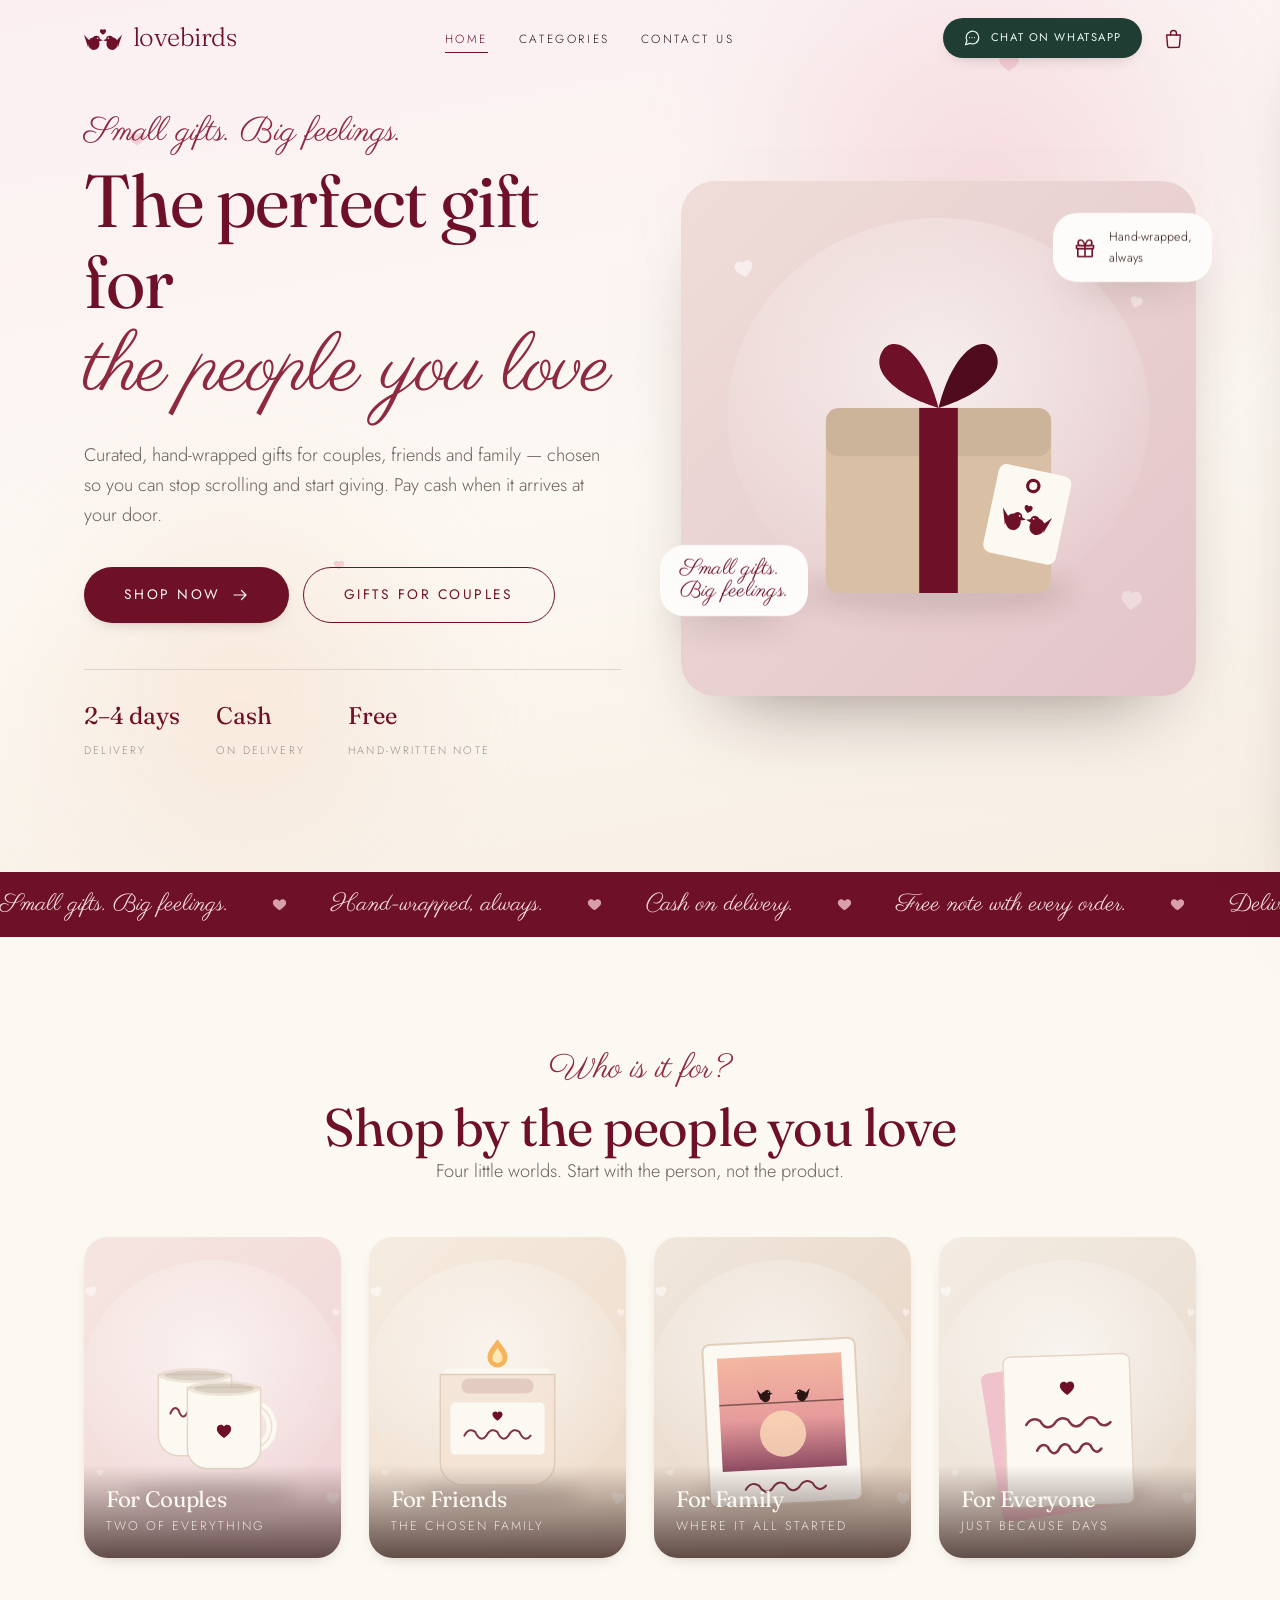
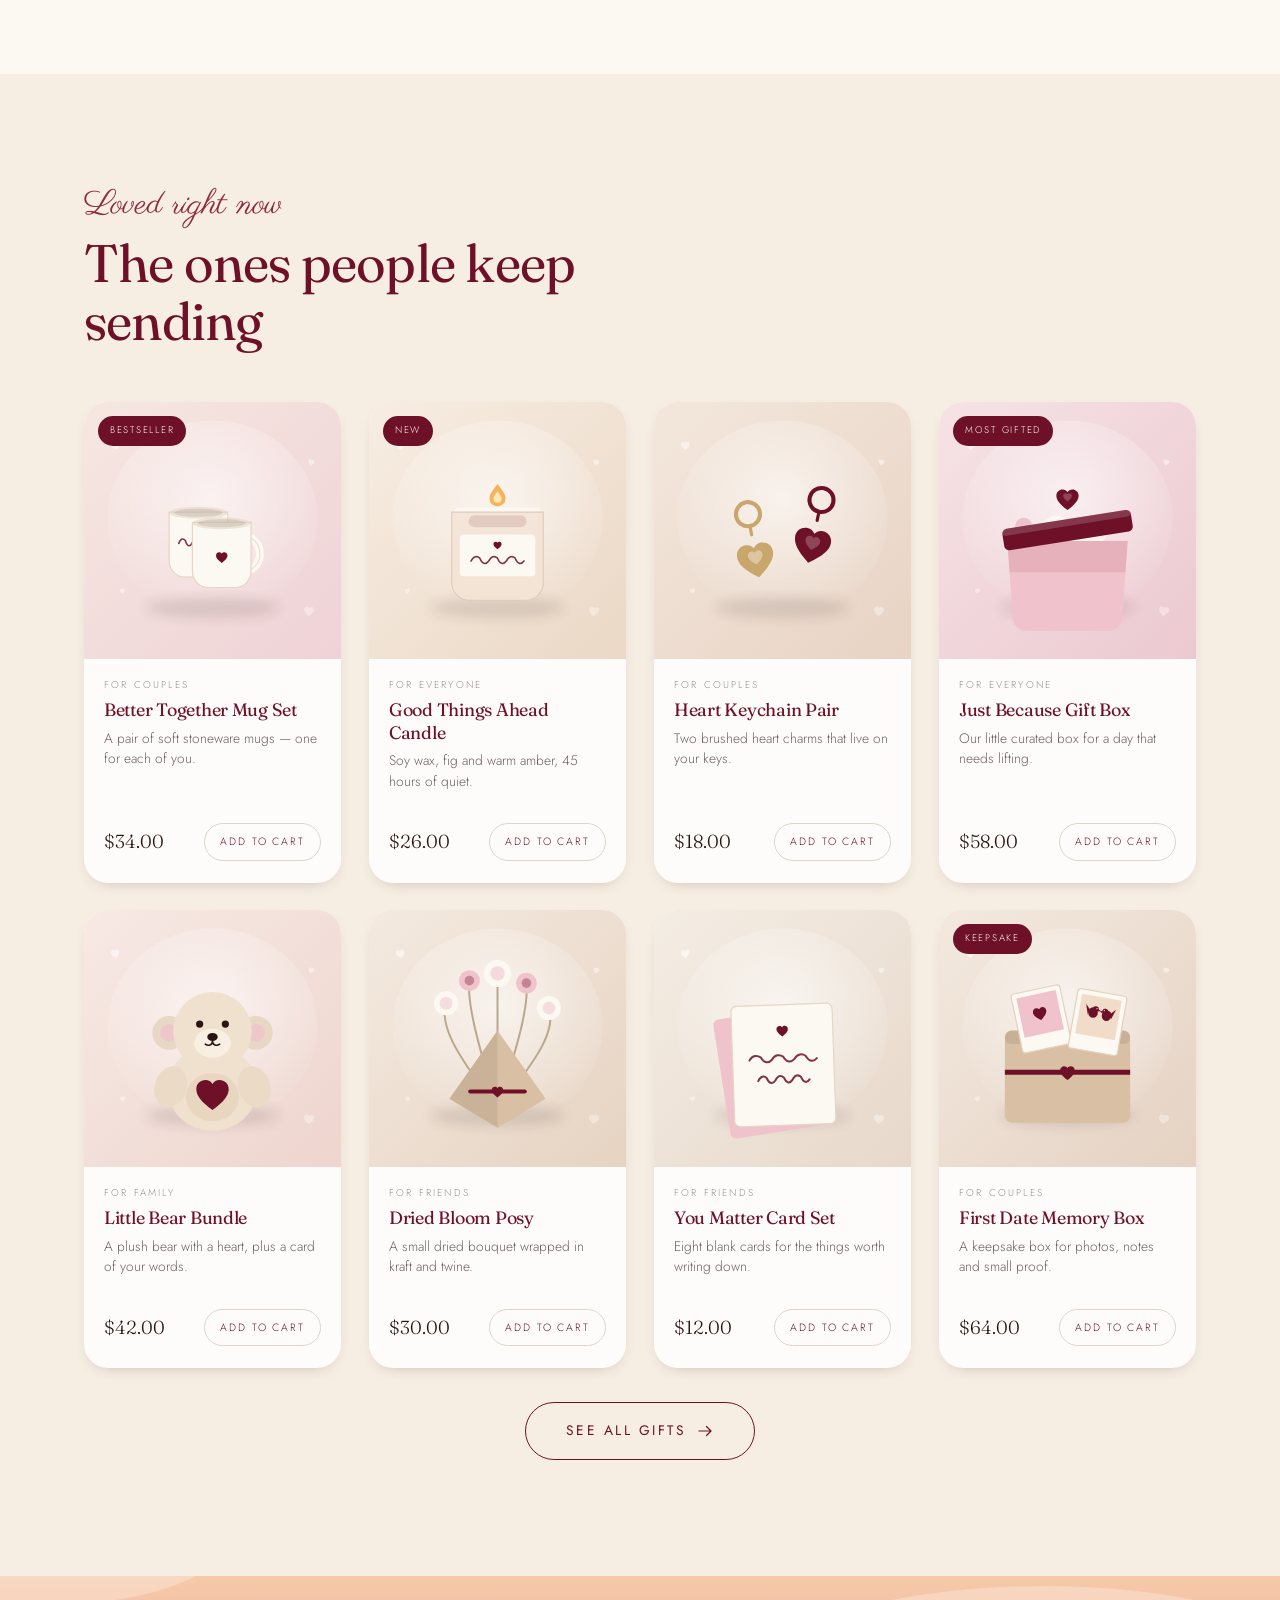
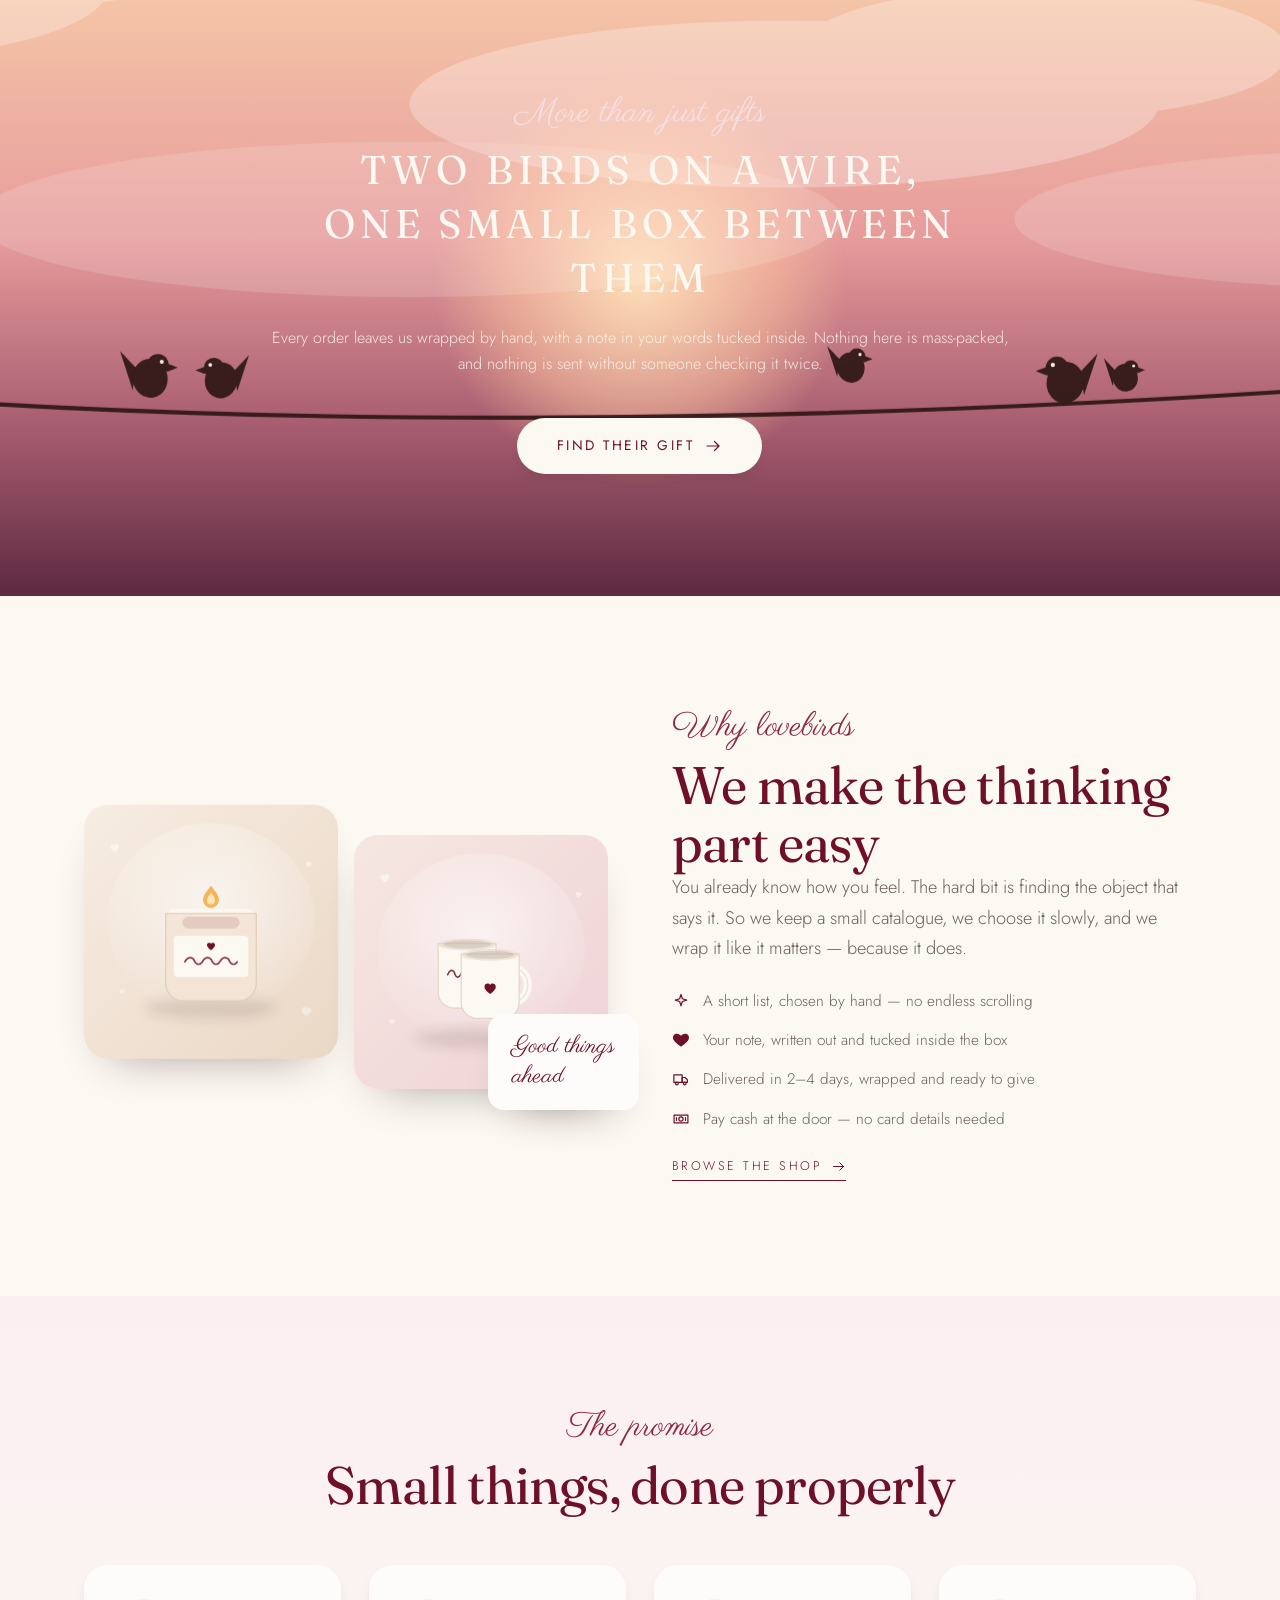
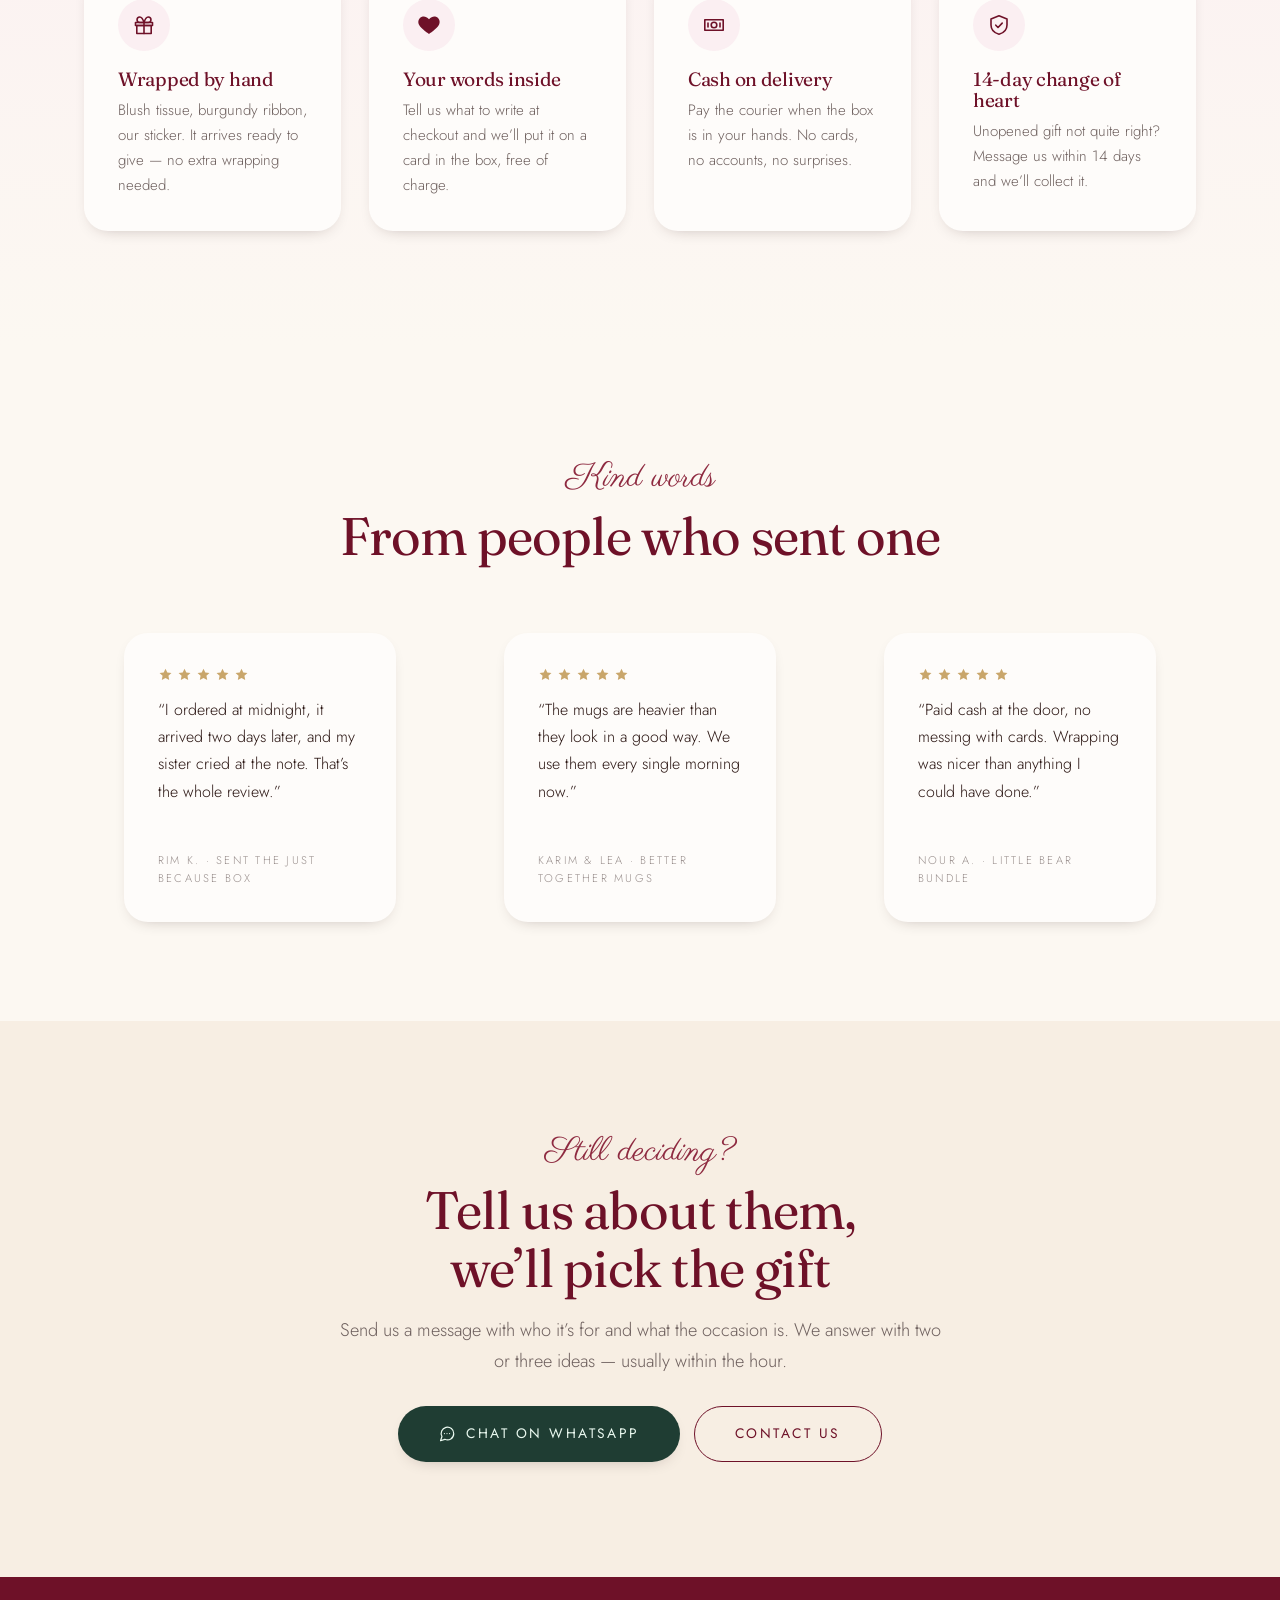
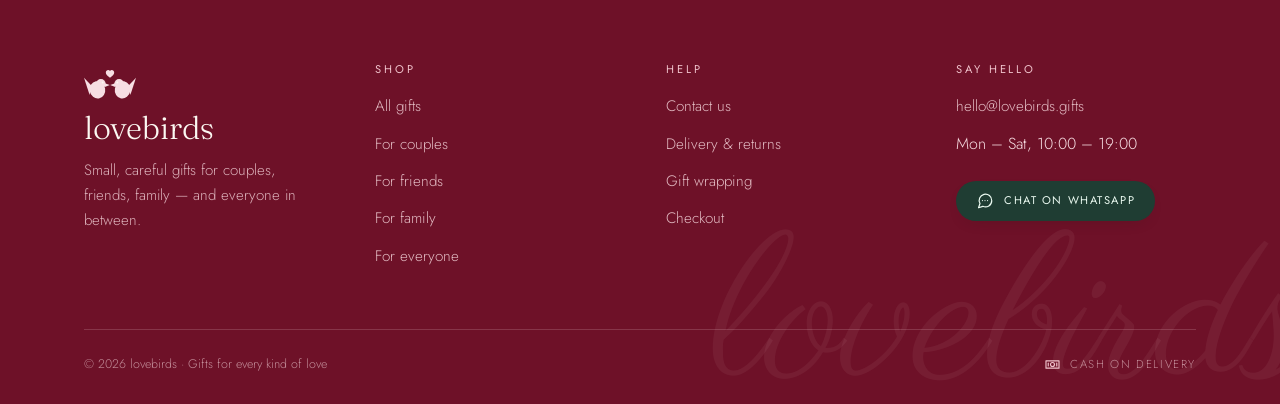
==== commit b224d983: "Add admin dashboard with login, live content and order collection The shop is now driven by content " ====
--- a/index.html
+++ b/index.html
@@ -15,23 +15,25 @@
 <link rel="preconnect" href="https://fonts.gstatic.com" crossorigin>
 <link href="https://fonts.googleapis.com/css2?family=Fraunces:opsz,wght@9..144,300;9..144,400&family=Jost:wght@300;400;500&family=Parisienne&display=swap" rel="stylesheet">
 <link rel="stylesheet" href="assets/css/lovebirds.css">
+<script src="assets/js/defaults.js"></script>
+<script src="assets/js/content.js"></script>
 </head>
 <body>
 <a class="skip-link" href="#main">Skip to content</a>
 <header class="header">
   <nav class="nav" aria-label="Primary">
-    <a class="nav__brand" href="index.html" aria-label="lovebirds — home">
+    <a class="nav__brand" href="index.html" aria-label="Home">
       <svg class="mark" viewBox="0 -60 240 180" fill="currentColor" aria-hidden="true"><g transform=" translate(0.0,0.0) scale(1.0000)"><polygon points="34,44 0,8 26,88" fill="currentColor"/><ellipse cx="62" cy="64" rx="36" ry="40" fill="currentColor" transform="rotate(-10 62 64)"/><circle cx="78" cy="36" r="22" fill="currentColor"/><polygon points="96,33 119,42 96,51" fill="currentColor"/><circle cx="86" cy="30" r="4.2" fill="#FCF8F2"/></g><g transform=" translate(240.0,0.0) scale(-1.0000,1.0000)"><polygon points="34,44 0,8 26,88" fill="currentColor"/><ellipse cx="62" cy="64" rx="36" ry="40" fill="currentColor" transform="rotate(-10 62 64)"/><circle cx="78" cy="36" r="22" fill="currentColor"/><polygon points="96,33 119,42 96,51" fill="currentColor"/><circle cx="86" cy="30" r="4.2" fill="#FCF8F2"/></g><g transform="translate(97.0,-32.2) scale(0.4600)"><path d="M50 88C20 66 8 50 8 34 8 19 19 10 32 10c8 0 14 4 18 10 4-6 10-10 18-10 13 0 24 9 24 24 0 16-12 32-42 54Z" fill="currentColor" opacity="1.0"/></g></svg>
-      <span class="word">lovebirds</span>
+      <span class="word" data-cms="settings.brand">lovebirds</span>
     </a>
     <ul class="nav__links">
-      <li><a class="nav__link" data-nav href="index.html">Home</a></li>
-      <li><a class="nav__link" data-nav href="categories.html">Categories</a></li>
-      <li><a class="nav__link" data-nav href="contact.html">Contact us</a></li>
+      <li><a class="nav__link" data-nav href="index.html" data-cms-href="nav.0.href"><span data-cms="nav.0.label">Home</span></a></li>
+      <li><a class="nav__link" data-nav href="categories.html" data-cms-href="nav.1.href"><span data-cms="nav.1.label">Categories</span></a></li>
+      <li><a class="nav__link" data-nav href="contact.html" data-cms-href="nav.2.href"><span data-cms="nav.2.label">Contact us</span></a></li>
     </ul>
     <div class="nav__actions">
-      <button class="btn btn--wa btn--sm" data-wa data-wa-text="Hi lovebirds! I’d like some help choosing a gift."><svg viewBox="0 0 24 24" fill="none" stroke="currentColor" stroke-width="1.6" stroke-linecap="round" stroke-linejoin="round" aria-hidden="true" ><path d="M21 11.5a8.4 8.4 0 0 1-11.9 7.6L3.4 21l1.9-5.6A8.4 8.4 0 1 1 21 11.5Z"/><path d="M8.6 11.4h.01M12 11.4h.01M15.4 11.4h.01"/></svg> Chat on WhatsApp</button>
-      <button class="icon-btn icon-btn--wa" data-wa data-wa-text="Hi lovebirds! I’d like some help choosing a gift." aria-label="Chat on WhatsApp"><svg viewBox="0 0 24 24" fill="none" stroke="currentColor" stroke-width="1.6" stroke-linecap="round" stroke-linejoin="round" aria-hidden="true" ><path d="M21 11.5a8.4 8.4 0 0 1-11.9 7.6L3.4 21l1.9-5.6A8.4 8.4 0 1 1 21 11.5Z"/><path d="M8.6 11.4h.01M12 11.4h.01M15.4 11.4h.01"/></svg></button>
+      <button class="btn btn--wa btn--sm" data-wa data-wa-greeting><svg viewBox="0 0 24 24" fill="none" stroke="currentColor" stroke-width="1.6" stroke-linecap="round" stroke-linejoin="round" aria-hidden="true" ><path d="M21 11.5a8.4 8.4 0 0 1-11.9 7.6L3.4 21l1.9-5.6A8.4 8.4 0 1 1 21 11.5Z"/><path d="M8.6 11.4h.01M12 11.4h.01M15.4 11.4h.01"/></svg> <span data-cms="navWhatsappLabel">Chat on WhatsApp</span></button>
+      <button class="icon-btn icon-btn--wa" data-wa data-wa-greeting aria-label="Chat on WhatsApp"><svg viewBox="0 0 24 24" fill="none" stroke="currentColor" stroke-width="1.6" stroke-linecap="round" stroke-linejoin="round" aria-hidden="true" ><path d="M21 11.5a8.4 8.4 0 0 1-11.9 7.6L3.4 21l1.9-5.6A8.4 8.4 0 1 1 21 11.5Z"/><path d="M8.6 11.4h.01M12 11.4h.01M15.4 11.4h.01"/></svg></button>
       <button class="icon-btn" data-cart-open aria-label="Open your cart"><svg viewBox="0 0 24 24" fill="none" stroke="currentColor" stroke-width="1.6" stroke-linecap="round" stroke-linejoin="round" aria-hidden="true" ><path d="M4.2 8h15.6l-1 12.4a2 2 0 0 1-2 1.8H7.2a2 2 0 0 1-2-1.8Z"/><path d="M8.6 8V6.2a3.4 3.4 0 1 1 6.8 0V8"/></svg><span class="cart-count" data-cart-count>0</span></button>
       <button class="nav__burger" data-burger aria-expanded="false" aria-controls="mobile-menu" aria-label="Open menu">
         <span></span><span></span><span></span>
@@ -42,14 +44,14 @@
 
 <div class="mobile-menu" id="mobile-menu">
   <nav class="mobile-menu__links" aria-label="Mobile">
-    <a href="index.html" style="--i:0">Home</a>
-    <a href="categories.html" style="--i:1">Categories</a>
-    <a href="contact.html" style="--i:2">Contact us</a>
+    <a href="index.html" style="--i:0" data-cms-href="nav.0.href"><span data-cms="nav.0.label">Home</span></a>
+    <a href="categories.html" style="--i:1" data-cms-href="nav.1.href"><span data-cms="nav.1.label">Categories</span></a>
+    <a href="contact.html" style="--i:2" data-cms-href="nav.2.href"><span data-cms="nav.2.label">Contact us</span></a>
   </nav>
   <div class="mobile-menu__foot">
-    <button class="btn btn--wa btn--block" data-wa data-wa-text="Hi lovebirds! I’d like some help choosing a gift."><svg viewBox="0 0 24 24" fill="none" stroke="currentColor" stroke-width="1.6" stroke-linecap="round" stroke-linejoin="round" aria-hidden="true" ><path d="M21 11.5a8.4 8.4 0 0 1-11.9 7.6L3.4 21l1.9-5.6A8.4 8.4 0 1 1 21 11.5Z"/><path d="M8.6 11.4h.01M12 11.4h.01M15.4 11.4h.01"/></svg> Chat on WhatsApp</button>
+    <button class="btn btn--wa btn--block" data-wa data-wa-greeting><svg viewBox="0 0 24 24" fill="none" stroke="currentColor" stroke-width="1.6" stroke-linecap="round" stroke-linejoin="round" aria-hidden="true" ><path d="M21 11.5a8.4 8.4 0 0 1-11.9 7.6L3.4 21l1.9-5.6A8.4 8.4 0 1 1 21 11.5Z"/><path d="M8.6 11.4h.01M12 11.4h.01M15.4 11.4h.01"/></svg> <span data-cms="navWhatsappLabel">Chat on WhatsApp</span></button>
     <button class="btn btn--ghost btn--block" data-cart-open><svg viewBox="0 0 24 24" fill="none" stroke="currentColor" stroke-width="1.6" stroke-linecap="round" stroke-linejoin="round" aria-hidden="true" ><path d="M4.2 8h15.6l-1 12.4a2 2 0 0 1-2 1.8H7.2a2 2 0 0 1-2-1.8Z"/><path d="M8.6 8V6.2a3.4 3.4 0 1 1 6.8 0V8"/></svg> View your cart</button>
-    <p class="mobile-menu__note">Cash on delivery · 2–4 day delivery</p>
+    <p class="mobile-menu__note" data-cms="settings.paymentNote">Cash on delivery</p>
   </div>
 </div>
 <main id="main">
@@ -62,42 +64,36 @@
   </div>
   <div class="wrap hero__inner">
     <div class="hero__copy">
-      <span class="eyebrow" data-reveal>Small gifts. Big feelings.</span>
-      <h1 data-reveal data-delay=".08s">The perfect gift for <span class="script">the people you love</span></h1>
-      <p class="lede" data-reveal data-delay=".16s">Curated, hand-wrapped gifts for couples, friends and family — chosen so you can stop scrolling and start giving. Pay cash when it arrives at your door.</p>
+      <span class="eyebrow" data-reveal data-cms="home.hero.eyebrow">Small gifts. Big feelings.</span>
+      <h1 data-reveal data-delay=".08s"><span data-cms="home.hero.title">The perfect gift for</span> <span class="script" data-cms="home.hero.titleScript">the people you love</span></h1>
+      <p class="lede" data-reveal data-delay=".16s" data-cms="home.hero.lede">Curated, hand-wrapped gifts for couples, friends and family.</p>
       <div class="hero__cta" data-reveal data-delay=".24s">
-        <a class="btn btn--lg" href="categories.html">Shop now <svg viewBox="0 0 24 24" fill="none" stroke="currentColor" stroke-width="1.6" stroke-linecap="round" stroke-linejoin="round" aria-hidden="true" ><path d="M4 12h16M14 6l6 6-6 6"/></svg></a>
-        <a class="btn btn--ghost btn--lg" href="categories.html?cat=couples">Gifts for couples</a>
-      </div>
-      <div class="hero__meta stagger" data-reveal data-delay=".3s">
-        <div><strong>2–4 days</strong><span>Delivery</span></div>
-        <div><strong>Cash</strong><span>On delivery</span></div>
-        <div><strong>Free</strong><span>Hand-written note</span></div>
-      </div>
+        <a class="btn btn--lg" href="categories.html" data-cms-href="home.hero.ctaPrimary.href"><span data-cms="home.hero.ctaPrimary.label">Shop now</span> <svg viewBox="0 0 24 24" fill="none" stroke="currentColor" stroke-width="1.6" stroke-linecap="round" stroke-linejoin="round" aria-hidden="true" ><path d="M4 12h16M14 6l6 6-6 6"/></svg></a>
+        <a class="btn btn--ghost btn--lg" href="categories.html?cat=couples" data-cms-href="home.hero.ctaSecondary.href" data-cms="home.hero.ctaSecondary.label">Gifts for couples</a>
+      </div>
+      <div class="hero__meta stagger" data-reveal data-delay=".3s" data-hero-stats></div>
     </div>
     <div class="hero__art" data-reveal="scale" data-delay=".18s">
       <div class="hero__card">
-        <img src="assets/img/scene-wrap.svg" alt="A kraft-wrapped gift tied with a burgundy ribbon and a lovebirds tag" width="640" height="640">
-      </div>
-      <div class="hero__chip hero__chip--a" data-parallax="-0.06"><span class="script">Small gifts.<br>Big feelings.</span></div>
-      <div class="hero__chip hero__chip--b" data-parallax="0.07"><svg viewBox="0 0 24 24" fill="none" stroke="currentColor" stroke-width="1.6" stroke-linecap="round" stroke-linejoin="round" aria-hidden="true" ><path d="M3.5 9.5h17v3h-17z"/><path d="M4.8 12.5h14.4v8H4.8z"/><path d="M12 9.5v11"/><path d="M12 9.5S10.3 4 7.8 4a2.3 2.3 0 0 0 0 5.5ZM12 9.5S13.7 4 16.2 4a2.3 2.3 0 0 1 0 5.5Z"/></svg> <span>Hand-wrapped,<br>always</span></div>
+        <img src="assets/img/scene-wrap.svg" alt="A wrapped lovebirds gift" width="640" height="640"
+             data-cms-src="home.hero.image" data-cms-alt="home.hero.imageAlt">
+      </div>
+      <div class="hero__chip hero__chip--a" data-parallax="-0.06"><span class="script" data-cms="home.hero.chipScript">Small gifts.<br>Big feelings.</span></div>
+      <div class="hero__chip hero__chip--b" data-parallax="0.07"><svg viewBox="0 0 24 24" fill="none" stroke="currentColor" stroke-width="1.6" stroke-linecap="round" stroke-linejoin="round" aria-hidden="true" ><path d="M3.5 9.5h17v3h-17z"/><path d="M4.8 12.5h14.4v8H4.8z"/><path d="M12 9.5v11"/><path d="M12 9.5S10.3 4 7.8 4a2.3 2.3 0 0 0 0 5.5ZM12 9.5S13.7 4 16.2 4a2.3 2.3 0 0 1 0 5.5Z"/></svg> <span data-cms="home.hero.chipText">Hand-wrapped,<br>always</span></div>
     </div>
   </div>
 </section>
 
 <div class="marquee" aria-hidden="true">
-  <div class="marquee__track">
-    <div class="marquee__group"><span>Small gifts. Big feelings.</span><svg viewBox="0 0 24 24" fill="currentColor" aria-hidden="true"><path d="M12 21s-7.6-4.9-10-9.2C.4 8.7 1.8 4.9 5 3.8 7.3 3 9.8 3.9 12 6.2 14.2 3.9 16.7 3 19 3.8c3.2 1.1 4.6 4.9 3 8C19.6 16.1 12 21 12 21Z"/></svg><span>Hand-wrapped, always.</span><svg viewBox="0 0 24 24" fill="currentColor" aria-hidden="true"><path d="M12 21s-7.6-4.9-10-9.2C.4 8.7 1.8 4.9 5 3.8 7.3 3 9.8 3.9 12 6.2 14.2 3.9 16.7 3 19 3.8c3.2 1.1 4.6 4.9 3 8C19.6 16.1 12 21 12 21Z"/></svg><span>Cash on delivery.</span><svg viewBox="0 0 24 24" fill="currentColor" aria-hidden="true"><path d="M12 21s-7.6-4.9-10-9.2C.4 8.7 1.8 4.9 5 3.8 7.3 3 9.8 3.9 12 6.2 14.2 3.9 16.7 3 19 3.8c3.2 1.1 4.6 4.9 3 8C19.6 16.1 12 21 12 21Z"/></svg><span>Free note with every order.</span><svg viewBox="0 0 24 24" fill="currentColor" aria-hidden="true"><path d="M12 21s-7.6-4.9-10-9.2C.4 8.7 1.8 4.9 5 3.8 7.3 3 9.8 3.9 12 6.2 14.2 3.9 16.7 3 19 3.8c3.2 1.1 4.6 4.9 3 8C19.6 16.1 12 21 12 21Z"/></svg><span>Delivered in 2–4 days.</span><svg viewBox="0 0 24 24" fill="currentColor" aria-hidden="true"><path d="M12 21s-7.6-4.9-10-9.2C.4 8.7 1.8 4.9 5 3.8 7.3 3 9.8 3.9 12 6.2 14.2 3.9 16.7 3 19 3.8c3.2 1.1 4.6 4.9 3 8C19.6 16.1 12 21 12 21Z"/></svg></div>
-    <div class="marquee__group"><span>Small gifts. Big feelings.</span><svg viewBox="0 0 24 24" fill="currentColor" aria-hidden="true"><path d="M12 21s-7.6-4.9-10-9.2C.4 8.7 1.8 4.9 5 3.8 7.3 3 9.8 3.9 12 6.2 14.2 3.9 16.7 3 19 3.8c3.2 1.1 4.6 4.9 3 8C19.6 16.1 12 21 12 21Z"/></svg><span>Hand-wrapped, always.</span><svg viewBox="0 0 24 24" fill="currentColor" aria-hidden="true"><path d="M12 21s-7.6-4.9-10-9.2C.4 8.7 1.8 4.9 5 3.8 7.3 3 9.8 3.9 12 6.2 14.2 3.9 16.7 3 19 3.8c3.2 1.1 4.6 4.9 3 8C19.6 16.1 12 21 12 21Z"/></svg><span>Cash on delivery.</span><svg viewBox="0 0 24 24" fill="currentColor" aria-hidden="true"><path d="M12 21s-7.6-4.9-10-9.2C.4 8.7 1.8 4.9 5 3.8 7.3 3 9.8 3.9 12 6.2 14.2 3.9 16.7 3 19 3.8c3.2 1.1 4.6 4.9 3 8C19.6 16.1 12 21 12 21Z"/></svg><span>Free note with every order.</span><svg viewBox="0 0 24 24" fill="currentColor" aria-hidden="true"><path d="M12 21s-7.6-4.9-10-9.2C.4 8.7 1.8 4.9 5 3.8 7.3 3 9.8 3.9 12 6.2 14.2 3.9 16.7 3 19 3.8c3.2 1.1 4.6 4.9 3 8C19.6 16.1 12 21 12 21Z"/></svg><span>Delivered in 2–4 days.</span><svg viewBox="0 0 24 24" fill="currentColor" aria-hidden="true"><path d="M12 21s-7.6-4.9-10-9.2C.4 8.7 1.8 4.9 5 3.8 7.3 3 9.8 3.9 12 6.2 14.2 3.9 16.7 3 19 3.8c3.2 1.1 4.6 4.9 3 8C19.6 16.1 12 21 12 21Z"/></svg></div>
-  </div>
+  <div class="marquee__track" data-marquee></div>
 </div>
 
 <section class="section">
   <div class="wrap">
     <div class="section-head section-head--center" data-reveal>
-      <span class="eyebrow">Who is it for?</span>
-      <h2>Shop by the people you love</h2>
-      <p class="lede" style="margin-inline:auto">Four little worlds. Start with the person, not the product.</p>
+      <span class="eyebrow" data-cms="home.categoriesSection.eyebrow">Who is it for?</span>
+      <h2 data-cms="home.categoriesSection.title">Shop by the people you love</h2>
+      <p class="lede" style="margin-inline:auto" data-cms="home.categoriesSection.lede">Four little worlds.</p>
     </div>
     <div class="grid grid--4 stagger" data-categories data-reveal></div>
   </div>
@@ -106,12 +102,12 @@
 <section class="section section--cream">
   <div class="wrap">
     <div class="section-head" data-reveal>
-      <span class="eyebrow">Loved right now</span>
-      <h2>The ones people keep sending</h2>
+      <span class="eyebrow" data-cms="home.featured.eyebrow">Loved right now</span>
+      <h2 data-cms="home.featured.title">The ones people keep sending</h2>
     </div>
     <div class="grid grid--4" data-featured></div>
     <div class="center mt-4" data-reveal>
-      <a class="btn btn--ghost btn--lg" href="categories.html">See all gifts <svg viewBox="0 0 24 24" fill="none" stroke="currentColor" stroke-width="1.6" stroke-linecap="round" stroke-linejoin="round" aria-hidden="true" ><path d="M4 12h16M14 6l6 6-6 6"/></svg></a>
+      <a class="btn btn--ghost btn--lg" href="categories.html"><span data-cms="home.featured.ctaLabel">See all gifts</span> <svg viewBox="0 0 24 24" fill="none" stroke="currentColor" stroke-width="1.6" stroke-linecap="round" stroke-linejoin="round" aria-hidden="true" ><path d="M4 12h16M14 6l6 6-6 6"/></svg></a>
     </div>
   </div>
 </section>
@@ -121,31 +117,22 @@
   <div class="band__clouds" data-parallax="0.17" aria-hidden="true"><img src="assets/img/clouds.svg" alt="" width="1600" height="400"></div>
   <div class="band__birds" data-parallax="0.3" aria-hidden="true"><img src="assets/img/birds-wire.svg" alt="" width="1600" height="220"></div>
   <div class="band__inner">
-    <span class="eyebrow" data-reveal>More than just gifts</span>
-    <h2 data-reveal data-delay=".08s">Two birds on a wire,<br>one small box between them</h2>
-    <p data-reveal data-delay=".16s">Every order leaves us wrapped by hand, with a note in your words tucked inside. Nothing here is mass-packed, and nothing is sent without someone checking it twice.</p>
-    <a class="btn btn--light btn--lg mt-3" href="categories.html" data-reveal data-delay=".24s">Find their gift <svg viewBox="0 0 24 24" fill="none" stroke="currentColor" stroke-width="1.6" stroke-linecap="round" stroke-linejoin="round" aria-hidden="true" ><path d="M4 12h16M14 6l6 6-6 6"/></svg></a>
+    <span class="eyebrow" data-reveal data-cms="home.band.eyebrow">More than just gifts</span>
+    <h2 data-reveal data-delay=".08s" data-cms="home.band.title">Two birds on a wire,<br>one small box between them</h2>
+    <p data-reveal data-delay=".16s" data-cms="home.band.text">Every order leaves us wrapped by hand.</p>
+    <a class="btn btn--light btn--lg mt-3" href="categories.html" data-reveal data-delay=".24s" data-cms-href="home.band.ctaHref"><span data-cms="home.band.ctaLabel">Find their gift</span> <svg viewBox="0 0 24 24" fill="none" stroke="currentColor" stroke-width="1.6" stroke-linecap="round" stroke-linejoin="round" aria-hidden="true" ><path d="M4 12h16M14 6l6 6-6 6"/></svg></a>
   </div>
 </section>
 
 <section class="section">
   <div class="wrap story">
-    <div class="story__art story__art--stack" data-reveal="left">
-      <img src="assets/img/p-candle.svg" alt="A hand-poured soy candle in a frosted glass" width="640" height="640" data-parallax="0.04">
-      <img src="assets/img/p-mugs.svg" alt="A pair of stoneware mugs with a heart motif" width="640" height="640" data-parallax="-0.04">
-      <span class="story__note">Good things<br>ahead</span>
-    </div>
+    <div class="story__art story__art--stack" data-reveal="left" data-story-images></div>
     <div data-reveal="right">
-      <span class="eyebrow">Why lovebirds</span>
-      <h2>We make the thinking part easy</h2>
-      <p class="lede">You already know how you feel. The hard bit is finding the object that says it. So we keep a small catalogue, we choose it slowly, and we wrap it like it matters — because it does.</p>
-      <ul class="story__list">
-        <li><svg viewBox="0 0 24 24" fill="none" stroke="currentColor" stroke-width="1.6" stroke-linecap="round" stroke-linejoin="round" aria-hidden="true" ><path d="M12 3.2 13.8 9l5.8 1.8-5.8 1.9L12 18.5l-1.8-5.8L4.4 10.8 10.2 9Z"/></svg> A short list, chosen by hand — no endless scrolling</li>
-        <li><svg viewBox="0 0 24 24" fill="none" stroke="currentColor" stroke-width="1.6" stroke-linecap="round" stroke-linejoin="round" aria-hidden="true" ><path d="M4 20h4L19.5 8.5a2.6 2.6 0 0 0-3.7-3.7L4.3 16.4Z"/><path d="m15 6 3.7 3.7"/></svg> Your note, written out and tucked inside the box</li>
-        <li><svg viewBox="0 0 24 24" fill="none" stroke="currentColor" stroke-width="1.6" stroke-linecap="round" stroke-linejoin="round" aria-hidden="true" ><path d="M2.5 6.5h11v10h-11z"/><path d="M13.5 10h4l3 3v3.5h-7z"/><circle cx="6.5" cy="18" r="1.8"/><circle cx="17" cy="18" r="1.8"/></svg> Delivered in 2–4 days, wrapped and ready to give</li>
-        <li><svg viewBox="0 0 24 24" fill="none" stroke="currentColor" stroke-width="1.6" stroke-linecap="round" stroke-linejoin="round" aria-hidden="true" ><path d="M2.8 6.8h18.4v10.4H2.8z"/><circle cx="12" cy="12" r="2.8"/><path d="M6 10v4M18 10v4"/></svg> Pay cash at the door — no card details needed</li>
-      </ul>
-      <a class="link-underline mt-3" href="categories.html">Browse the shop <svg viewBox="0 0 24 24" fill="none" stroke="currentColor" stroke-width="1.6" stroke-linecap="round" stroke-linejoin="round" aria-hidden="true" ><path d="M4 12h16M14 6l6 6-6 6"/></svg></a>
+      <span class="eyebrow" data-cms="home.story.eyebrow">Why lovebirds</span>
+      <h2 data-cms="home.story.title">We make the thinking part easy</h2>
+      <p class="lede" data-cms="home.story.lede">You already know how you feel.</p>
+      <ul class="story__list" data-story-points></ul>
+      <a class="link-underline mt-3" href="categories.html" data-cms-href="home.story.linkHref"><span data-cms="home.story.linkLabel">Browse the shop</span> <svg viewBox="0 0 24 24" fill="none" stroke="currentColor" stroke-width="1.6" stroke-linecap="round" stroke-linejoin="round" aria-hidden="true" ><path d="M4 12h16M14 6l6 6-6 6"/></svg></a>
     </div>
   </div>
 </section>
@@ -153,40 +140,31 @@
 <section class="section section--blush">
   <div class="wrap">
     <div class="section-head section-head--center" data-reveal>
-      <span class="eyebrow">The promise</span>
-      <h2>Small things, done properly</h2>
-    </div>
-    <div class="grid grid--4 stagger" data-reveal>
-      <div class="value"><div class="value__icon"><svg viewBox="0 0 24 24" fill="none" stroke="currentColor" stroke-width="1.6" stroke-linecap="round" stroke-linejoin="round" aria-hidden="true" ><path d="M3.5 9.5h17v3h-17z"/><path d="M4.8 12.5h14.4v8H4.8z"/><path d="M12 9.5v11"/><path d="M12 9.5S10.3 4 7.8 4a2.3 2.3 0 0 0 0 5.5ZM12 9.5S13.7 4 16.2 4a2.3 2.3 0 0 1 0 5.5Z"/></svg></div><h3>Wrapped by hand</h3><p>Blush tissue, burgundy ribbon, our sticker. It arrives ready to give — no extra wrapping needed.</p></div>
-      <div class="value"><div class="value__icon"><svg viewBox="0 0 24 24" fill="none" stroke="currentColor" stroke-width="1.6" stroke-linecap="round" stroke-linejoin="round" aria-hidden="true" ><path d="M4 20h4L19.5 8.5a2.6 2.6 0 0 0-3.7-3.7L4.3 16.4Z"/><path d="m15 6 3.7 3.7"/></svg></div><h3>Your words inside</h3><p>Tell us what to write at checkout and we’ll put it on a card in the box, free of charge.</p></div>
-      <div class="value"><div class="value__icon"><svg viewBox="0 0 24 24" fill="none" stroke="currentColor" stroke-width="1.6" stroke-linecap="round" stroke-linejoin="round" aria-hidden="true" ><path d="M2.8 6.8h18.4v10.4H2.8z"/><circle cx="12" cy="12" r="2.8"/><path d="M6 10v4M18 10v4"/></svg></div><h3>Cash on delivery</h3><p>Pay the courier when the box is in your hands. No cards, no accounts, no surprises.</p></div>
-      <div class="value"><div class="value__icon"><svg viewBox="0 0 24 24" fill="none" stroke="currentColor" stroke-width="1.6" stroke-linecap="round" stroke-linejoin="round" aria-hidden="true" ><path d="M12 2.8 20 6v6c0 4.6-3.3 7.9-8 9.2C7.3 19.9 4 16.6 4 12V6Z"/><path d="M8.8 12.2 11 14.5l4.2-4.4"/></svg></div><h3>14-day change of heart</h3><p>Unopened gift not quite right? Message us within 14 days and we’ll collect it.</p></div>
-    </div>
+      <span class="eyebrow" data-cms="home.values.eyebrow">The promise</span>
+      <h2 data-cms="home.values.title">Small things, done properly</h2>
+    </div>
+    <div class="grid grid--4 stagger" data-reveal data-values></div>
   </div>
 </section>
 
 <section class="section">
   <div class="wrap">
     <div class="section-head section-head--center" data-reveal>
-      <span class="eyebrow">Kind words</span>
-      <h2>From people who sent one</h2>
-    </div>
-    <div class="grid grid--3 stagger" data-reveal>
-      <blockquote class="quote"><div class="quote__stars"><svg viewBox="0 0 24 24" fill="currentColor" aria-hidden="true"><path d="m12 2.6 2.9 6 6.6.9-4.8 4.6 1.2 6.5L12 17.5l-5.9 3.1 1.2-6.5L2.5 9.5l6.6-.9Z"/></svg><svg viewBox="0 0 24 24" fill="currentColor" aria-hidden="true"><path d="m12 2.6 2.9 6 6.6.9-4.8 4.6 1.2 6.5L12 17.5l-5.9 3.1 1.2-6.5L2.5 9.5l6.6-.9Z"/></svg><svg viewBox="0 0 24 24" fill="currentColor" aria-hidden="true"><path d="m12 2.6 2.9 6 6.6.9-4.8 4.6 1.2 6.5L12 17.5l-5.9 3.1 1.2-6.5L2.5 9.5l6.6-.9Z"/></svg><svg viewBox="0 0 24 24" fill="currentColor" aria-hidden="true"><path d="m12 2.6 2.9 6 6.6.9-4.8 4.6 1.2 6.5L12 17.5l-5.9 3.1 1.2-6.5L2.5 9.5l6.6-.9Z"/></svg><svg viewBox="0 0 24 24" fill="currentColor" aria-hidden="true"><path d="m12 2.6 2.9 6 6.6.9-4.8 4.6 1.2 6.5L12 17.5l-5.9 3.1 1.2-6.5L2.5 9.5l6.6-.9Z"/></svg></div><p>“I ordered at midnight, it arrived two days later, and my sister cried at the note. That’s the whole review.”</p><footer>Rim K. · Sent the Just Because box</footer></blockquote>
-      <blockquote class="quote"><div class="quote__stars"><svg viewBox="0 0 24 24" fill="currentColor" aria-hidden="true"><path d="m12 2.6 2.9 6 6.6.9-4.8 4.6 1.2 6.5L12 17.5l-5.9 3.1 1.2-6.5L2.5 9.5l6.6-.9Z"/></svg><svg viewBox="0 0 24 24" fill="currentColor" aria-hidden="true"><path d="m12 2.6 2.9 6 6.6.9-4.8 4.6 1.2 6.5L12 17.5l-5.9 3.1 1.2-6.5L2.5 9.5l6.6-.9Z"/></svg><svg viewBox="0 0 24 24" fill="currentColor" aria-hidden="true"><path d="m12 2.6 2.9 6 6.6.9-4.8 4.6 1.2 6.5L12 17.5l-5.9 3.1 1.2-6.5L2.5 9.5l6.6-.9Z"/></svg><svg viewBox="0 0 24 24" fill="currentColor" aria-hidden="true"><path d="m12 2.6 2.9 6 6.6.9-4.8 4.6 1.2 6.5L12 17.5l-5.9 3.1 1.2-6.5L2.5 9.5l6.6-.9Z"/></svg><svg viewBox="0 0 24 24" fill="currentColor" aria-hidden="true"><path d="m12 2.6 2.9 6 6.6.9-4.8 4.6 1.2 6.5L12 17.5l-5.9 3.1 1.2-6.5L2.5 9.5l6.6-.9Z"/></svg></div><p>“The mugs are heavier than they look in a good way. We use them every single morning now.”</p><footer>Karim &amp; Lea · Better Together mugs</footer></blockquote>
-      <blockquote class="quote"><div class="quote__stars"><svg viewBox="0 0 24 24" fill="currentColor" aria-hidden="true"><path d="m12 2.6 2.9 6 6.6.9-4.8 4.6 1.2 6.5L12 17.5l-5.9 3.1 1.2-6.5L2.5 9.5l6.6-.9Z"/></svg><svg viewBox="0 0 24 24" fill="currentColor" aria-hidden="true"><path d="m12 2.6 2.9 6 6.6.9-4.8 4.6 1.2 6.5L12 17.5l-5.9 3.1 1.2-6.5L2.5 9.5l6.6-.9Z"/></svg><svg viewBox="0 0 24 24" fill="currentColor" aria-hidden="true"><path d="m12 2.6 2.9 6 6.6.9-4.8 4.6 1.2 6.5L12 17.5l-5.9 3.1 1.2-6.5L2.5 9.5l6.6-.9Z"/></svg><svg viewBox="0 0 24 24" fill="currentColor" aria-hidden="true"><path d="m12 2.6 2.9 6 6.6.9-4.8 4.6 1.2 6.5L12 17.5l-5.9 3.1 1.2-6.5L2.5 9.5l6.6-.9Z"/></svg><svg viewBox="0 0 24 24" fill="currentColor" aria-hidden="true"><path d="m12 2.6 2.9 6 6.6.9-4.8 4.6 1.2 6.5L12 17.5l-5.9 3.1 1.2-6.5L2.5 9.5l6.6-.9Z"/></svg></div><p>“Paid cash at the door, no messing with cards. Wrapping was nicer than anything I could have done.”</p><footer>Nour A. · Little Bear bundle</footer></blockquote>
-    </div>
+      <span class="eyebrow" data-cms="home.quotes.eyebrow">Kind words</span>
+      <h2 data-cms="home.quotes.title">From people who sent one</h2>
+    </div>
+    <div class="grid grid--3 stagger" data-reveal data-quotes></div>
   </div>
 </section>
 
 <section class="section section--cream">
   <div class="wrap center" data-reveal>
-    <span class="eyebrow">Still deciding?</span>
-    <h2>Tell us about them,<br>we’ll pick the gift</h2>
-    <p class="lede" style="margin:18px auto 30px">Send us a message with who it’s for and what the occasion is. We answer with two or three ideas — usually within the hour.</p>
+    <span class="eyebrow" data-cms="home.cta.eyebrow">Still deciding?</span>
+    <h2 data-cms="home.cta.title">Tell us about them,<br>we’ll pick the gift</h2>
+    <p class="lede" style="margin:18px auto 30px" data-cms="home.cta.text">Send us a message.</p>
     <div class="hero__cta" style="justify-content:center">
-      <button class="btn btn--wa btn--lg" data-wa data-wa-text="Hi lovebirds! I’d like some help choosing a gift."><svg viewBox="0 0 24 24" fill="none" stroke="currentColor" stroke-width="1.6" stroke-linecap="round" stroke-linejoin="round" aria-hidden="true" ><path d="M21 11.5a8.4 8.4 0 0 1-11.9 7.6L3.4 21l1.9-5.6A8.4 8.4 0 1 1 21 11.5Z"/><path d="M8.6 11.4h.01M12 11.4h.01M15.4 11.4h.01"/></svg> Chat on WhatsApp</button>
-      <a class="btn btn--ghost btn--lg" href="contact.html">Contact us</a>
+      <button class="btn btn--wa btn--lg" data-wa data-wa-greeting><svg viewBox="0 0 24 24" fill="none" stroke="currentColor" stroke-width="1.6" stroke-linecap="round" stroke-linejoin="round" aria-hidden="true" ><path d="M21 11.5a8.4 8.4 0 0 1-11.9 7.6L3.4 21l1.9-5.6A8.4 8.4 0 1 1 21 11.5Z"/><path d="M8.6 11.4h.01M12 11.4h.01M15.4 11.4h.01"/></svg> <span data-cms="home.cta.waLabel">Chat on WhatsApp</span></button>
+      <a class="btn btn--ghost btn--lg" href="contact.html" data-cms-href="home.cta.secondaryHref" data-cms="home.cta.secondaryLabel">Contact us</a>
     </div>
   </div>
 </section>
@@ -197,12 +175,12 @@
     <div class="footer__grid">
       <div class="footer__brand" data-reveal>
         <svg class="mark" viewBox="0 -60 240 180" fill="currentColor" aria-hidden="true"><g transform=" translate(0.0,0.0) scale(1.0000)"><polygon points="34,44 0,8 26,88" fill="currentColor"/><ellipse cx="62" cy="64" rx="36" ry="40" fill="currentColor" transform="rotate(-10 62 64)"/><circle cx="78" cy="36" r="22" fill="currentColor"/><polygon points="96,33 119,42 96,51" fill="currentColor"/><circle cx="86" cy="30" r="4.2" fill="#FCF8F2"/></g><g transform=" translate(240.0,0.0) scale(-1.0000,1.0000)"><polygon points="34,44 0,8 26,88" fill="currentColor"/><ellipse cx="62" cy="64" rx="36" ry="40" fill="currentColor" transform="rotate(-10 62 64)"/><circle cx="78" cy="36" r="22" fill="currentColor"/><polygon points="96,33 119,42 96,51" fill="currentColor"/><circle cx="86" cy="30" r="4.2" fill="#FCF8F2"/></g><g transform="translate(97.0,-32.2) scale(0.4600)"><path d="M50 88C20 66 8 50 8 34 8 19 19 10 32 10c8 0 14 4 18 10 4-6 10-10 18-10 13 0 24 9 24 24 0 16-12 32-42 54Z" fill="currentColor" opacity="1.0"/></g></svg>
-        <span class="word">lovebirds</span>
-        <p>Small, careful gifts for couples, friends, family — and everyone in between.</p>
+        <span class="word" data-cms="settings.brand">lovebirds</span>
+        <p data-cms="footer.about">Small, careful gifts for couples, friends, family — and everyone in between.</p>
       </div>
       <div data-reveal data-delay=".06s">
-        <h4>Shop</h4>
-        <ul class="footer__links">
+        <h4 data-cms="footer.columns.0.title">Shop</h4>
+        <ul class="footer__links" data-footer-links="0">
           <li><a href="categories.html">All gifts</a></li>
           <li><a href="categories.html?cat=couples">For couples</a></li>
           <li><a href="categories.html?cat=friends">For friends</a></li>
@@ -211,8 +189,8 @@
         </ul>
       </div>
       <div data-reveal data-delay=".12s">
-        <h4>Help</h4>
-        <ul class="footer__links">
+        <h4 data-cms="footer.columns.1.title">Help</h4>
+        <ul class="footer__links" data-footer-links="1">
           <li><a href="contact.html">Contact us</a></li>
           <li><a href="contact.html#faq">Delivery &amp; returns</a></li>
           <li><a href="contact.html#faq">Gift wrapping</a></li>
@@ -220,22 +198,21 @@
         </ul>
       </div>
       <div data-reveal data-delay=".18s">
-        <h4>Say hello</h4>
+        <h4 data-cms="footer.contactTitle">Say hello</h4>
         <ul class="footer__links">
-          <li><a href="mailto:hello@lovebirds.gifts">hello@lovebirds.gifts</a></li>
-          <li>Mon – Sat, 10:00 – 19:00</li>
+          <li><a href="mailto:hello@lovebirds.gifts" data-mail><span data-cms="settings.email">hello@lovebirds.gifts</span></a></li>
+          <li><span data-cms="settings.hours">Mon – Sat, 10:00 – 19:00</span></li>
         </ul>
-        <button class="btn btn--wa btn--sm mt-3" data-wa data-wa-text="Hi lovebirds! I’d like some help choosing a gift."><svg viewBox="0 0 24 24" fill="none" stroke="currentColor" stroke-width="1.6" stroke-linecap="round" stroke-linejoin="round" aria-hidden="true" ><path d="M21 11.5a8.4 8.4 0 0 1-11.9 7.6L3.4 21l1.9-5.6A8.4 8.4 0 1 1 21 11.5Z"/><path d="M8.6 11.4h.01M12 11.4h.01M15.4 11.4h.01"/></svg> Chat on WhatsApp</button>
+        <button class="btn btn--wa btn--sm mt-3" data-wa data-wa-greeting><svg viewBox="0 0 24 24" fill="none" stroke="currentColor" stroke-width="1.6" stroke-linecap="round" stroke-linejoin="round" aria-hidden="true" ><path d="M21 11.5a8.4 8.4 0 0 1-11.9 7.6L3.4 21l1.9-5.6A8.4 8.4 0 1 1 21 11.5Z"/><path d="M8.6 11.4h.01M12 11.4h.01M15.4 11.4h.01"/></svg> <span data-cms="navWhatsappLabel">Chat on WhatsApp</span></button>
       </div>
     </div>
     <div class="footer__bottom">
-      <span>© <span data-year>2026</span> lovebirds · Gifts for every kind of love</span>
-      <span class="footer__pay"><svg viewBox="0 0 24 24" fill="none" stroke="currentColor" stroke-width="1.6" stroke-linecap="round" stroke-linejoin="round" aria-hidden="true" ><path d="M2.8 6.8h18.4v10.4H2.8z"/><circle cx="12" cy="12" r="2.8"/><path d="M6 10v4M18 10v4"/></svg> Cash on delivery</span>
-    </div>
-  </div>
-  <span class="footer__script" aria-hidden="true">lovebirds</span>
+      <span>© <span data-year>2026</span> <span data-cms="settings.brand">lovebirds</span> · <span data-cms="footer.bottomNote">Gifts for every kind of love</span></span>
+      <span class="footer__pay"><svg viewBox="0 0 24 24" fill="none" stroke="currentColor" stroke-width="1.6" stroke-linecap="round" stroke-linejoin="round" aria-hidden="true" ><path d="M2.8 6.8h18.4v10.4H2.8z"/><circle cx="12" cy="12" r="2.8"/><path d="M6 10v4M18 10v4"/></svg> <span data-cms="settings.paymentNote">Cash on delivery</span></span>
+    </div>
+  </div>
+  <span class="footer__script" aria-hidden="true" data-cms="settings.brand">lovebirds</span>
 </footer>
-<script src="assets/js/products.js"></script>
 <script src="assets/js/app.js"></script>
 <script src="assets/js/home.js"></script>
 </body>
--- a/assets/css/lovebirds.css
+++ b/assets/css/lovebirds.css
@@ -51,7 +51,7 @@
 html{
   -webkit-text-size-adjust:100%;
   scroll-behavior:smooth;
-  scroll-padding-top:calc(var(--nav-h) + 18px);
+  scroll-padding-top:calc(var(--nav-h) + var(--ann-h,0px) + 18px);
 }
 
 body{
@@ -194,8 +194,17 @@
 .link-underline:hover svg{transform:translateX(5px)}
 
 /* ---------------------------------------------------------------- header */
+.announce{
+  position:fixed;top:0;left:0;right:0;z-index:95;
+  height:var(--ann-h,38px);
+  display:flex;align-items:center;justify-content:center;
+  background:var(--wine);color:var(--blush-soft);
+  font-size:.72rem;letter-spacing:.14em;text-transform:uppercase;
+  padding-inline:16px;text-align:center;line-height:1.2;
+}
+
 .header{
-  position:fixed;inset:0 0 auto;z-index:90;
+  position:fixed;top:var(--ann-h,0px);left:0;right:0;z-index:90;
   height:var(--nav-h);
   display:flex;align-items:center;
   background:rgba(252,248,242,0);
@@ -267,7 +276,7 @@
 .mobile-menu{
   position:fixed;inset:0;z-index:85;
   background:var(--cream-light);
-  padding:calc(var(--nav-h) + 26px) var(--pad) 40px;
+  padding:calc(var(--nav-h) + var(--ann-h,0px) + 26px) var(--pad) 40px;
   display:flex;flex-direction:column;
   clip-path:circle(0% at calc(100% - 42px) 38px);
   transition:clip-path .7s var(--ease-out);
@@ -290,7 +299,7 @@
 .hero{
   position:relative;min-height:min(100svh,860px);
   display:flex;align-items:center;
-  padding-top:calc(var(--nav-h) + 40px);padding-bottom:clamp(60px,9vw,110px);
+  padding-top:calc(var(--nav-h) + var(--ann-h,0px) + 40px);padding-bottom:clamp(60px,9vw,110px);
   overflow:hidden;
   background:linear-gradient(170deg,var(--blush-tint) 0%,var(--cream-light) 55%,var(--cream) 100%);
 }
@@ -602,7 +611,7 @@
 
 /* ---------------------------------------------------------------- page head */
 .page-head{
-  padding-top:calc(var(--nav-h) + clamp(46px,7vw,90px));
+  padding-top:calc(var(--nav-h) + var(--ann-h,0px) + clamp(46px,7vw,90px));
   padding-bottom:clamp(34px,5vw,60px);
   background:linear-gradient(180deg,var(--blush-tint),var(--cream-light));
   position:relative;overflow:hidden;
@@ -643,11 +652,11 @@
 
 /* ---------------------------------------------------------------- product detail */
 .pdp{
-  padding-top:calc(var(--nav-h) + clamp(26px,4vw,50px));
+  padding-top:calc(var(--nav-h) + var(--ann-h,0px) + clamp(26px,4vw,50px));
   padding-bottom:clamp(50px,7vw,90px);
 }
 .pdp__grid{display:grid;gap:clamp(28px,4vw,58px);align-items:start}
-@media(min-width:920px){.pdp__grid{grid-template-columns:1.05fr .95fr}.pdp__info{position:sticky;top:calc(var(--nav-h) + 26px)}}
+@media(min-width:920px){.pdp__grid{grid-template-columns:1.05fr .95fr}.pdp__info{position:sticky;top:calc(var(--nav-h) + var(--ann-h,0px) + 26px)}}
 
 .gallery{display:grid;gap:14px}
 .gallery__main{
@@ -735,7 +744,7 @@
 .check input:checked::after{transform:rotate(-45deg) scale(1)}
 
 /* ---------------------------------------------------------------- checkout */
-.checkout{padding-top:calc(var(--nav-h) + clamp(24px,4vw,44px));padding-bottom:clamp(50px,7vw,90px)}
+.checkout{padding-top:calc(var(--nav-h) + var(--ann-h,0px) + clamp(24px,4vw,44px));padding-bottom:clamp(50px,7vw,90px)}
 .checkout__grid{display:grid;gap:clamp(28px,4vw,56px);align-items:start}
 @media(min-width:940px){.checkout__grid{grid-template-columns:1.15fr .85fr}}
 .co-block{margin-bottom:clamp(28px,4vw,42px)}
@@ -761,7 +770,7 @@
   background:var(--cream);border-radius:var(--r-lg);padding:clamp(22px,3vw,30px);
   border:1px solid var(--line);
 }
-@media(min-width:940px){.summary{position:sticky;top:calc(var(--nav-h) + 24px)}}
+@media(min-width:940px){.summary{position:sticky;top:calc(var(--nav-h) + var(--ann-h,0px) + 24px)}}
 .summary h2{font-size:1.25rem;margin-bottom:20px}
 .summary__items{display:grid;gap:16px;margin-bottom:22px;max-height:340px;overflow-y:auto}
 .summary__item{display:grid;grid-template-columns:62px 1fr auto;gap:14px;align-items:center}
@@ -802,7 +811,7 @@
 .co-secure svg{width:16px;color:var(--wine);flex:none;margin-top:2px}
 
 /* ---------------------------------------------------------------- confirmation */
-.confirm{padding-top:calc(var(--nav-h) + clamp(46px,7vw,90px));padding-bottom:clamp(50px,7vw,90px)}
+.confirm{padding-top:calc(var(--nav-h) + var(--ann-h,0px) + clamp(46px,7vw,90px));padding-bottom:clamp(50px,7vw,90px)}
 .confirm__card{
   background:var(--paper);border-radius:var(--r-lg);box-shadow:var(--shadow-md);
   padding:clamp(28px,4vw,50px);max-width:720px;margin-inline:auto;
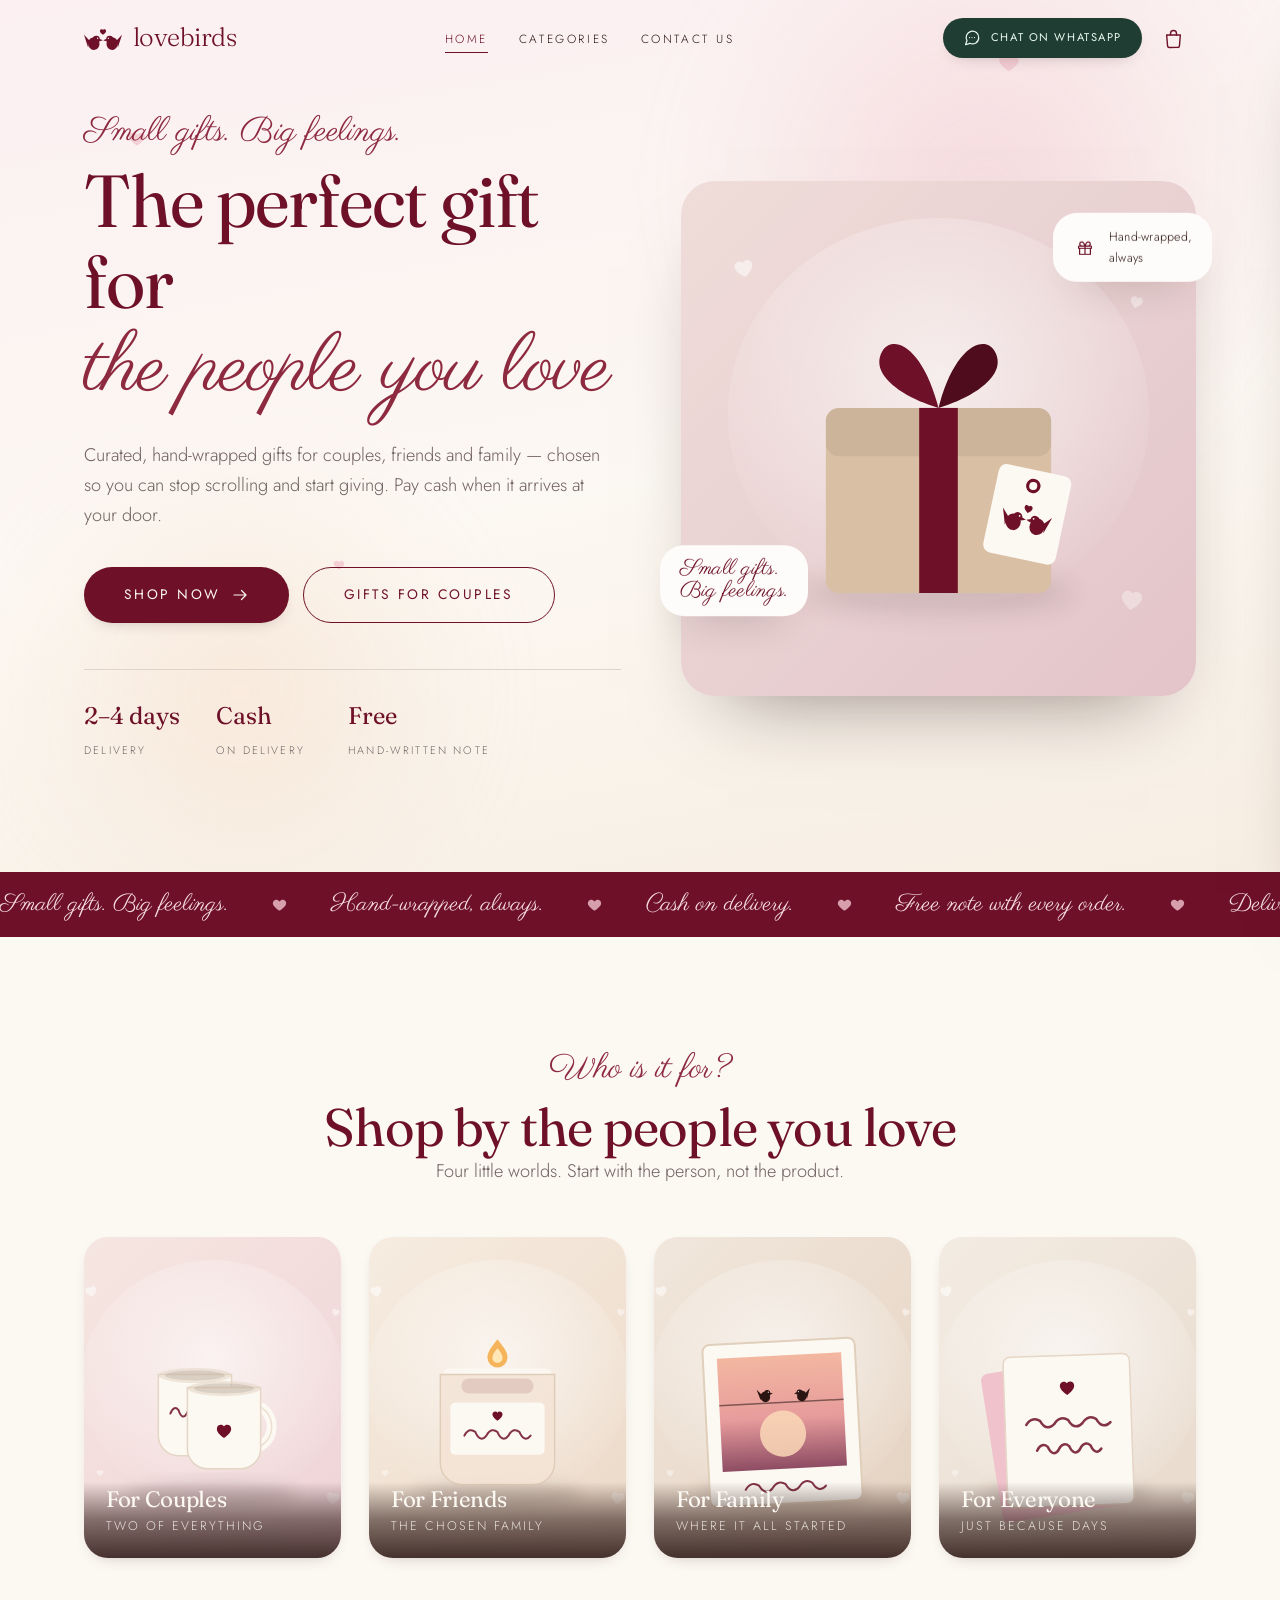
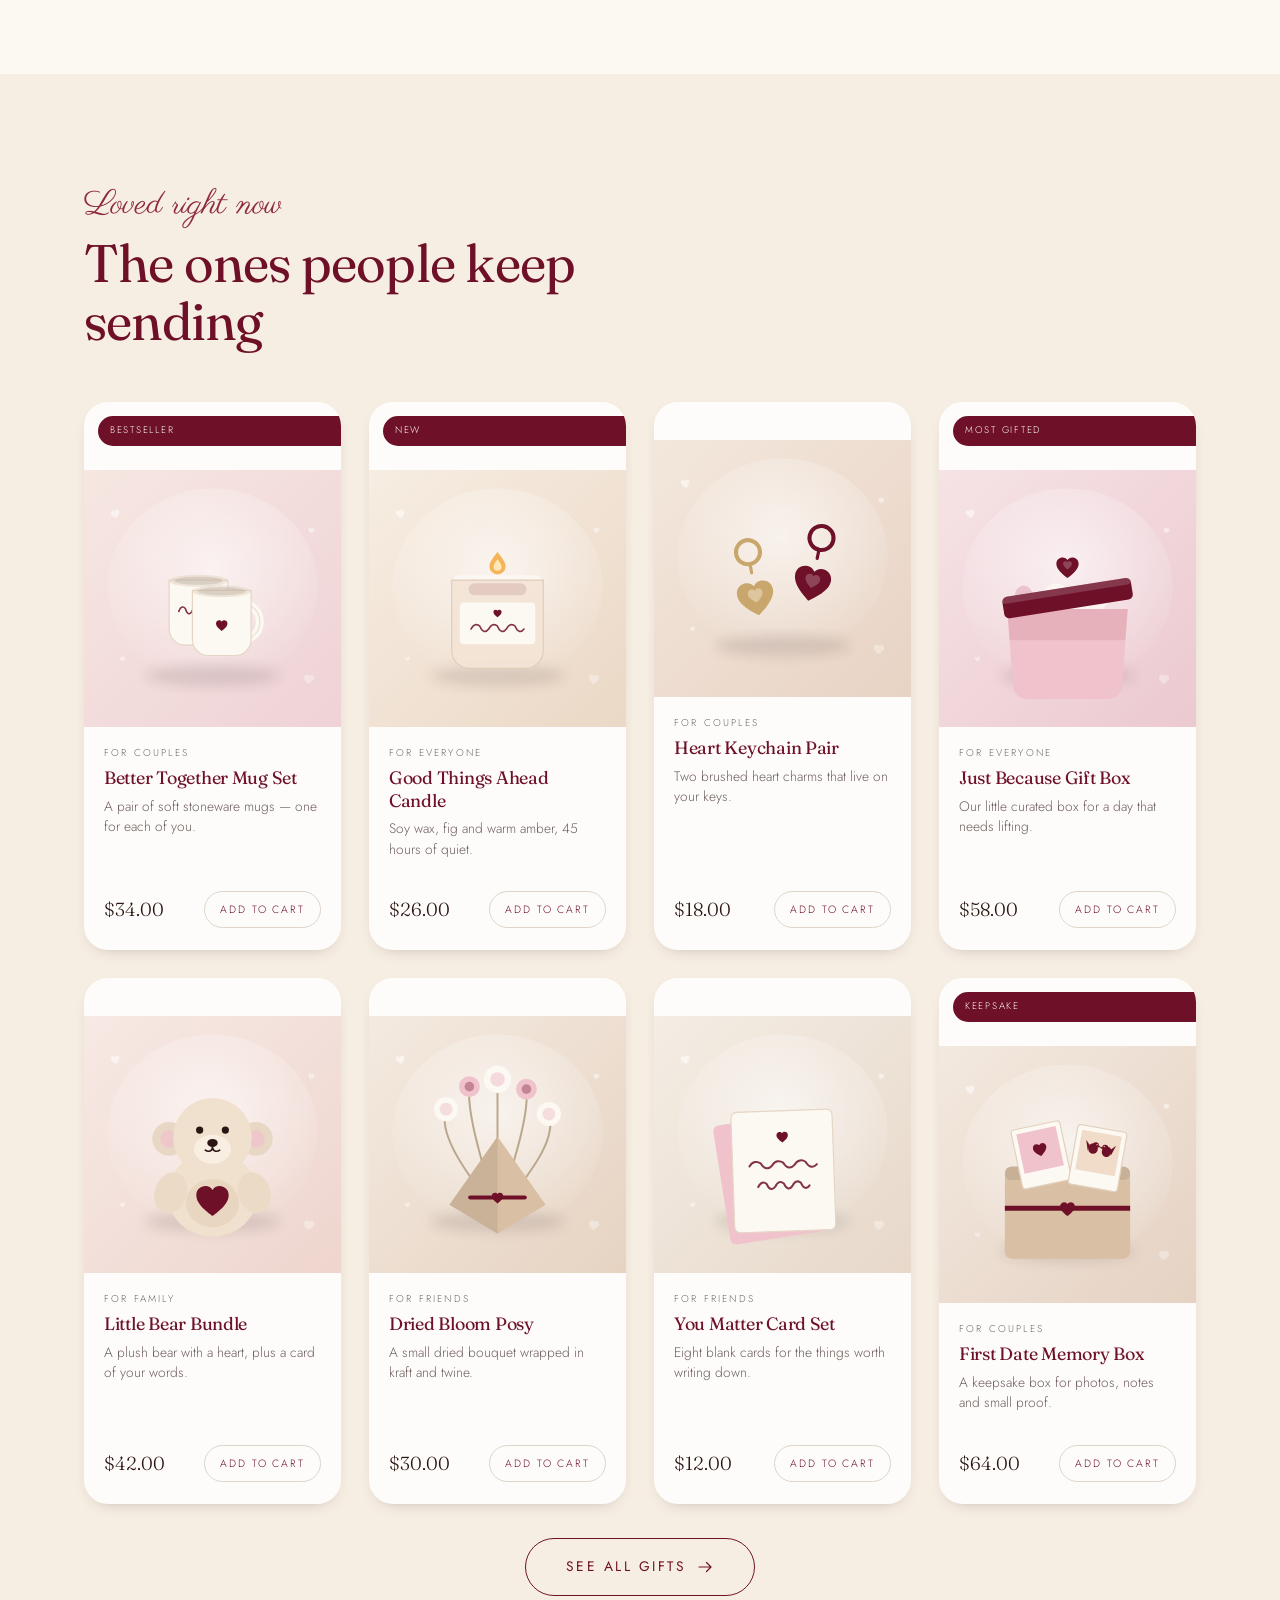
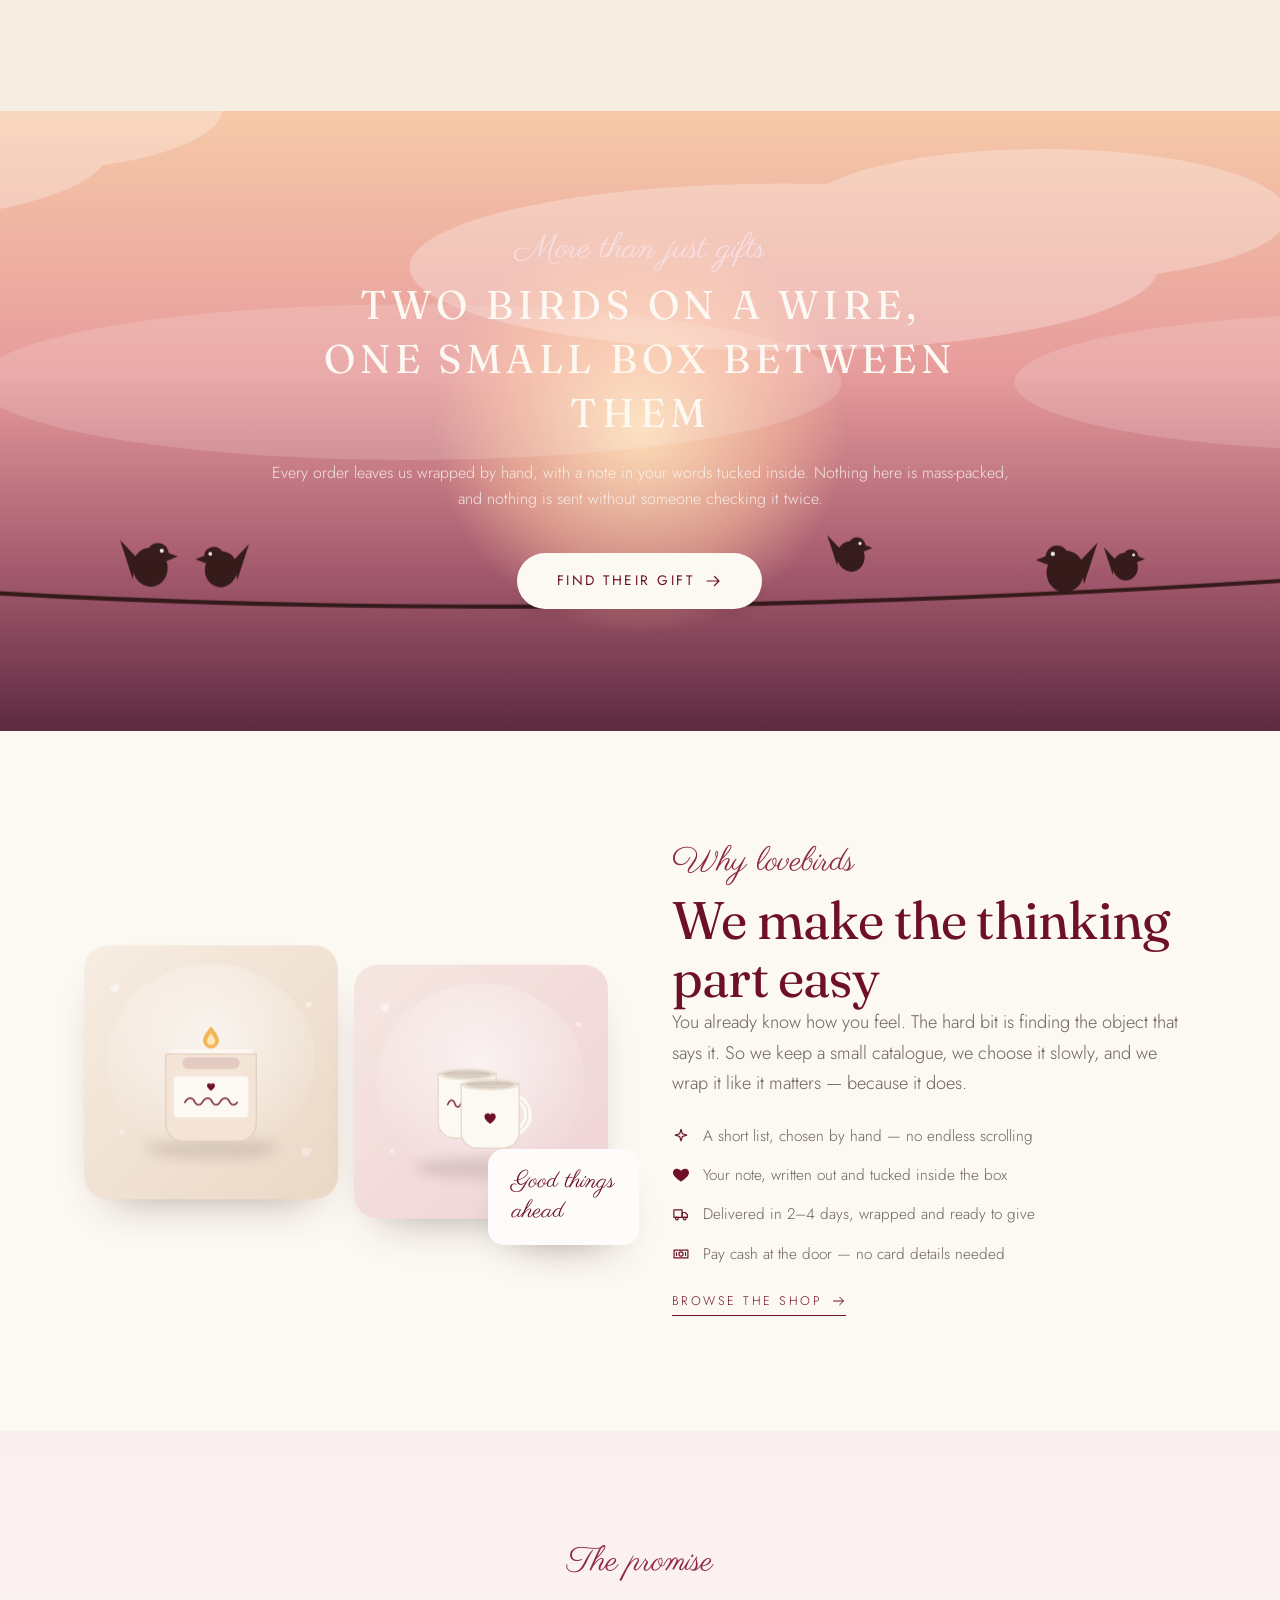
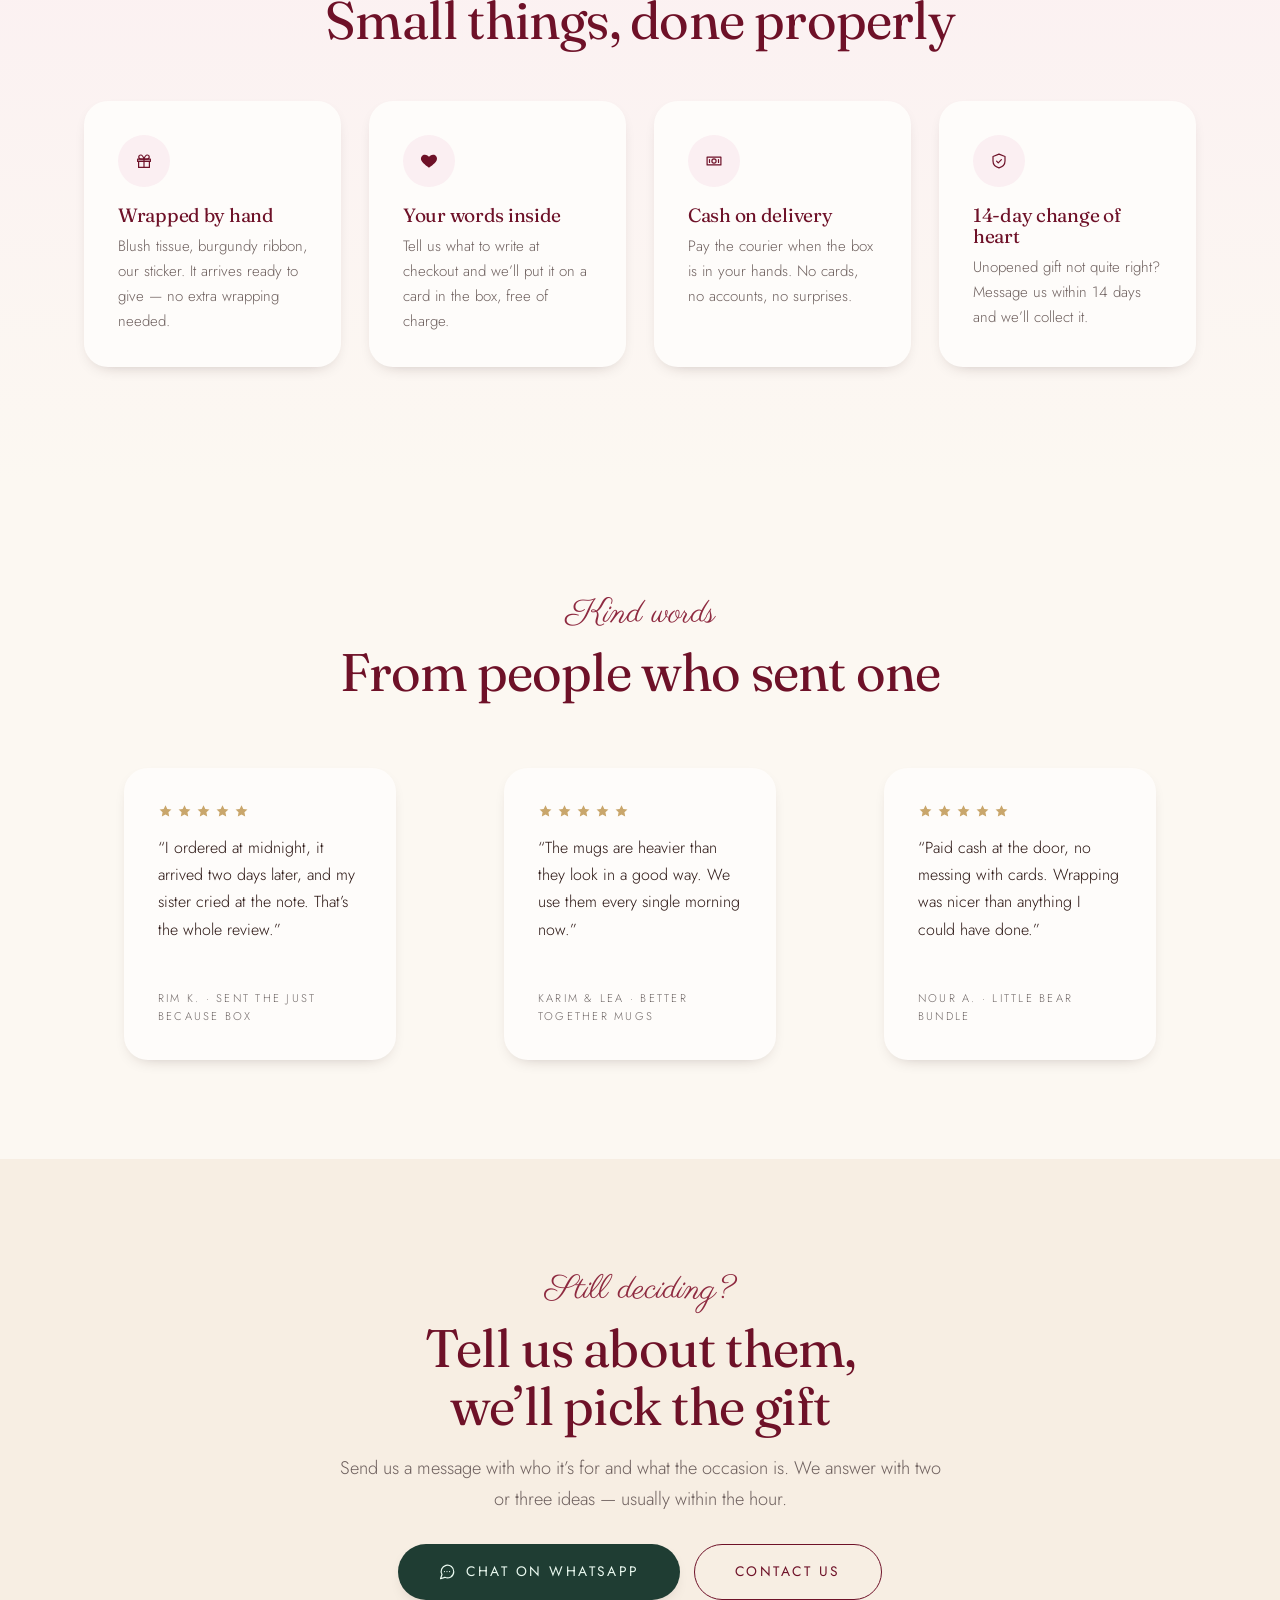
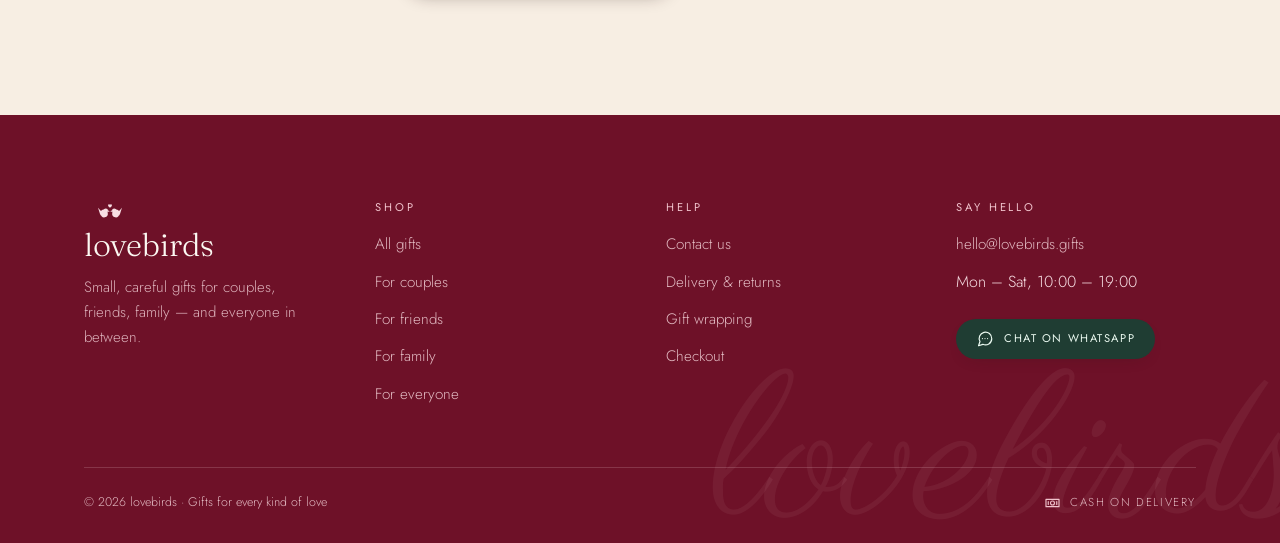
==== commit 7422fc75: "Rebuild Text & pages as page tabs, a section picker and a live preview The old screen was one long s" ====
--- a/index.html
+++ b/index.html
@@ -56,7 +56,7 @@
 </div>
 <main id="main">
 
-<section class="hero">
+<section class="hero" data-section-id="home.hero">
   <div class="hero__bg" aria-hidden="true">
     <div class="hero__blob hero__blob--1" data-parallax="0.07"></div>
     <div class="hero__blob hero__blob--2" data-parallax="-0.05"></div>
@@ -84,11 +84,11 @@
   </div>
 </section>
 
-<div class="marquee" aria-hidden="true">
+<div class="marquee" aria-hidden="true" data-section-id="home.marquee">
   <div class="marquee__track" data-marquee></div>
 </div>
 
-<section class="section">
+<section class="section" data-section-id="home.categories">
   <div class="wrap">
     <div class="section-head section-head--center" data-reveal>
       <span class="eyebrow" data-cms="home.categoriesSection.eyebrow">Who is it for?</span>
@@ -99,7 +99,7 @@
   </div>
 </section>
 
-<section class="section section--cream">
+<section class="section section--cream" data-section-id="home.featured">
   <div class="wrap">
     <div class="section-head" data-reveal>
       <span class="eyebrow" data-cms="home.featured.eyebrow">Loved right now</span>
@@ -112,7 +112,7 @@
   </div>
 </section>
 
-<section class="band">
+<section class="band" data-section-id="home.band">
   <div class="band__sun" data-parallax="0.09" aria-hidden="true"></div>
   <div class="band__clouds" data-parallax="0.17" aria-hidden="true"><img src="assets/img/clouds.svg" alt="" width="1600" height="400"></div>
   <div class="band__birds" data-parallax="0.3" aria-hidden="true"><img src="assets/img/birds-wire.svg" alt="" width="1600" height="220"></div>
@@ -124,7 +124,7 @@
   </div>
 </section>
 
-<section class="section">
+<section class="section" data-section-id="home.story">
   <div class="wrap story">
     <div class="story__art story__art--stack" data-reveal="left" data-story-images></div>
     <div data-reveal="right">
@@ -137,7 +137,7 @@
   </div>
 </section>
 
-<section class="section section--blush">
+<section class="section section--blush" data-section-id="home.values">
   <div class="wrap">
     <div class="section-head section-head--center" data-reveal>
       <span class="eyebrow" data-cms="home.values.eyebrow">The promise</span>
@@ -147,7 +147,7 @@
   </div>
 </section>
 
-<section class="section">
+<section class="section" data-section-id="home.quotes">
   <div class="wrap">
     <div class="section-head section-head--center" data-reveal>
       <span class="eyebrow" data-cms="home.quotes.eyebrow">Kind words</span>
@@ -157,7 +157,7 @@
   </div>
 </section>
 
-<section class="section section--cream">
+<section class="section section--cream" data-section-id="home.cta">
   <div class="wrap center" data-reveal>
     <span class="eyebrow" data-cms="home.cta.eyebrow">Still deciding?</span>
     <h2 data-cms="home.cta.title">Tell us about them,<br>we’ll pick the gift</h2>
@@ -170,7 +170,7 @@
 </section>
 
 </main>
-<footer class="footer">
+<footer class="footer" data-section-id="site.footer">
   <div class="wrap">
     <div class="footer__grid">
       <div class="footer__brand" data-reveal>
--- a/assets/css/lovebirds.css
+++ b/assets/css/lovebirds.css
@@ -16,7 +16,7 @@
   --paper:#FFFDFA;
   --ink:#2A1512;
   --ink-soft:#6B554D;
-  --muted:#95817A;
+  --muted:#7A665F;
   --line:#E8DACB;
   --gold:#C9A66B;
   --wa:#25D366;
@@ -44,6 +44,10 @@
 }
 
 *,*::before,*::after{box-sizing:border-box}
+
+/* An SVG with no width/height defaults to 300x150. Give every inline icon a
+   sensible size; the specific rules further down still win. */
+button > svg,a > svg,p > svg,li > svg,span > svg,div > svg{width:18px;height:18px;flex:none}
 
 /* class-level display rules must never beat the hidden attribute */
 [hidden]{display:none !important}
@@ -196,11 +200,11 @@
 /* ---------------------------------------------------------------- header */
 .announce{
   position:fixed;top:0;left:0;right:0;z-index:95;
-  height:var(--ann-h,38px);
+  min-height:var(--ann-h,38px);
   display:flex;align-items:center;justify-content:center;
   background:var(--wine);color:var(--blush-soft);
   font-size:.72rem;letter-spacing:.14em;text-transform:uppercase;
-  padding-inline:16px;text-align:center;line-height:1.2;
+  padding:9px 16px;text-align:center;line-height:1.3;
 }
 
 .header{
@@ -393,7 +397,7 @@
 .cat-card:hover .cat-card__media img{transform:scale(1.07)}
 .cat-card__body{
   position:absolute;inset:auto 0 0;padding:22px;
-  background:linear-gradient(180deg,rgba(42,21,18,0),rgba(42,21,18,.72));
+  background:linear-gradient(180deg,rgba(42,21,18,0) 18%,rgba(42,21,18,.55) 58%,rgba(42,21,18,.86) 100%);
   color:var(--cream-light);
 }
 .cat-card__body h3{color:var(--cream-light);font-size:1.4rem}
@@ -423,12 +427,17 @@
   display:grid;place-items:center;color:var(--wine);
   opacity:0;transform:translateY(-6px);transition:.4s var(--ease-out);
 }
-.product-card:hover .product-card__fav,.product-card__fav.is-on{opacity:1;transform:none}
+.product-card:hover .product-card__fav,.product-card__fav.is-on,
+.product-card:focus-within .product-card__fav{opacity:1;transform:none}
+@media(hover:none){.product-card__fav{opacity:1;transform:none}}
 .product-card__fav svg{width:17px}
 .product-card__fav.is-on{color:var(--wine);background:var(--blush)}
 .product-card__body{padding:18px 20px 22px;display:flex;flex-direction:column;gap:6px;flex:1}
 .product-card__cat{font-size:.62rem;letter-spacing:.22em;text-transform:uppercase;color:var(--muted)}
 .product-card__title{font-family:var(--font-display);font-size:1.12rem;color:var(--wine);line-height:1.25}
+/* the whole card is the link; the buttons sit above it */
+.product-card__link::after{content:"";position:absolute;inset:0;z-index:1;border-radius:var(--r-lg)}
+.product-card__add,.product-card__fav,.product-card__badge{position:relative;z-index:2}
 .product-card__tag{font-size:.86rem;color:var(--ink-soft);line-height:1.5}
 .product-card__foot{display:flex;align-items:center;justify-content:space-between;gap:12px;margin-top:auto;padding-top:12px}
 .product-card__price{font-family:var(--font-display);font-size:1.18rem;color:var(--ink)}
@@ -524,7 +533,7 @@
 .footer__bottom{
   margin-top:clamp(38px,5vw,60px);padding-top:24px;border-top:1px solid rgba(250,221,226,.18);
   display:flex;flex-wrap:wrap;gap:12px;justify-content:space-between;align-items:center;
-  font-size:.78rem;color:rgba(250,221,226,.6);
+  font-size:.78rem;color:rgba(250,221,226,.82);
 }
 .footer__pay{display:flex;align-items:center;gap:9px;font-size:.72rem;letter-spacing:.14em;text-transform:uppercase}
 .footer__pay svg{width:17px;color:var(--blush)}
@@ -563,7 +572,8 @@
 .cart__row strong{font-family:var(--font-display);font-size:1.3rem;color:var(--wine);font-weight:400}
 .cart__note{font-size:.76rem;color:var(--muted);margin:0 0 16px}
 .cart__ship{margin-bottom:16px}
-.cart__ship p{font-size:.76rem;color:var(--ink-soft);margin:0 0 8px}
+.cart__ship p{font-size:.76rem;color:var(--ink-soft);margin:0 0 8px;display:flex;align-items:center;gap:6px}
+.cart__ship p svg{width:14px;height:14px;flex:none}
 .cart__ship-bar{height:4px;border-radius:999px;background:var(--line);overflow:hidden}
 .cart__ship-bar i{display:block;height:100%;background:var(--wine);border-radius:999px;transition:width .6s var(--ease-out)}
 
@@ -710,14 +720,14 @@
 .pdp__empty{padding:clamp(60px,12vw,140px) 0;text-align:center}
 
 /* ---------------------------------------------------------------- forms */
-.field{display:grid;gap:7px;position:relative}
+.field{display:grid;gap:7px;position:relative;align-content:start}
 .field label{font-size:.68rem;letter-spacing:.2em;text-transform:uppercase;color:var(--muted)}
 .field input,.field select,.field textarea{
-  width:100%;font-family:var(--font-sans);font-size:.98rem;font-weight:300;color:var(--ink);
+  width:100%;min-height:50px;line-height:1.35;font-family:var(--font-sans);font-size:.98rem;font-weight:300;color:var(--ink);
   background:var(--paper);border:1px solid var(--line);border-radius:var(--r-sm);
   padding:14px 16px;transition:border-color .3s ease,box-shadow .3s ease,background .3s ease;
 }
-.field textarea{min-height:140px;resize:vertical}
+.field textarea{min-height:140px;resize:vertical;line-height:1.6}
 .field select{appearance:none;-webkit-appearance:none;padding-right:44px;cursor:pointer}
 .field--select{position:relative}
 .field--select > svg{position:absolute;right:16px;bottom:19px;width:12px;color:var(--wine);pointer-events:none}
@@ -728,7 +738,7 @@
 .field .err{font-size:.74rem;color:#B3261E;display:none}
 .field.is-invalid input,.field.is-invalid select{border-color:#B3261E;background:#FDF6F5}
 .field.is-invalid .err{display:block}
-.field-row{display:grid;gap:16px}
+.field-row{display:grid;gap:16px;align-items:start}
 @media(min-width:620px){.field-row--2{grid-template-columns:1fr 1fr}}
 .check{display:flex;gap:11px;align-items:flex-start;cursor:pointer;font-size:.9rem;color:var(--ink-soft)}
 .check input{
@@ -914,6 +924,25 @@
 @media(min-width:1025px){
   .mobile-menu{display:none}
 }
+@media(pointer:coarse),(max-width:900px){
+  .qty button{width:42px;height:42px}
+  .qty span{min-width:34px}
+  .check{min-height:44px;align-items:center}
+  .check input{width:24px;height:24px;margin-top:0}
+  .info-list a{min-height:40px;display:inline-flex;align-items:center}
+  .product-card__add{padding:13px 18px;min-height:44px}
+  .footer__links a{padding-block:9px}
+  .footer__links{gap:4px}
+  .nav__brand{min-height:44px}
+  .link-underline{min-height:44px}
+  .chip{min-height:44px}
+  .select-wrap select{min-height:44px}
+  .cart-item__remove{display:inline-flex;align-items:center;min-height:40px}
+  .breadcrumb a{min-height:40px;display:inline-flex;align-items:center}
+  .acc__btn{padding-block:20px}
+  .gallery__thumbs button{width:74px}
+}
+
 @media(max-width:620px){
   :root{--nav-h:68px}
   .nav__brand .word{font-size:1.4rem}
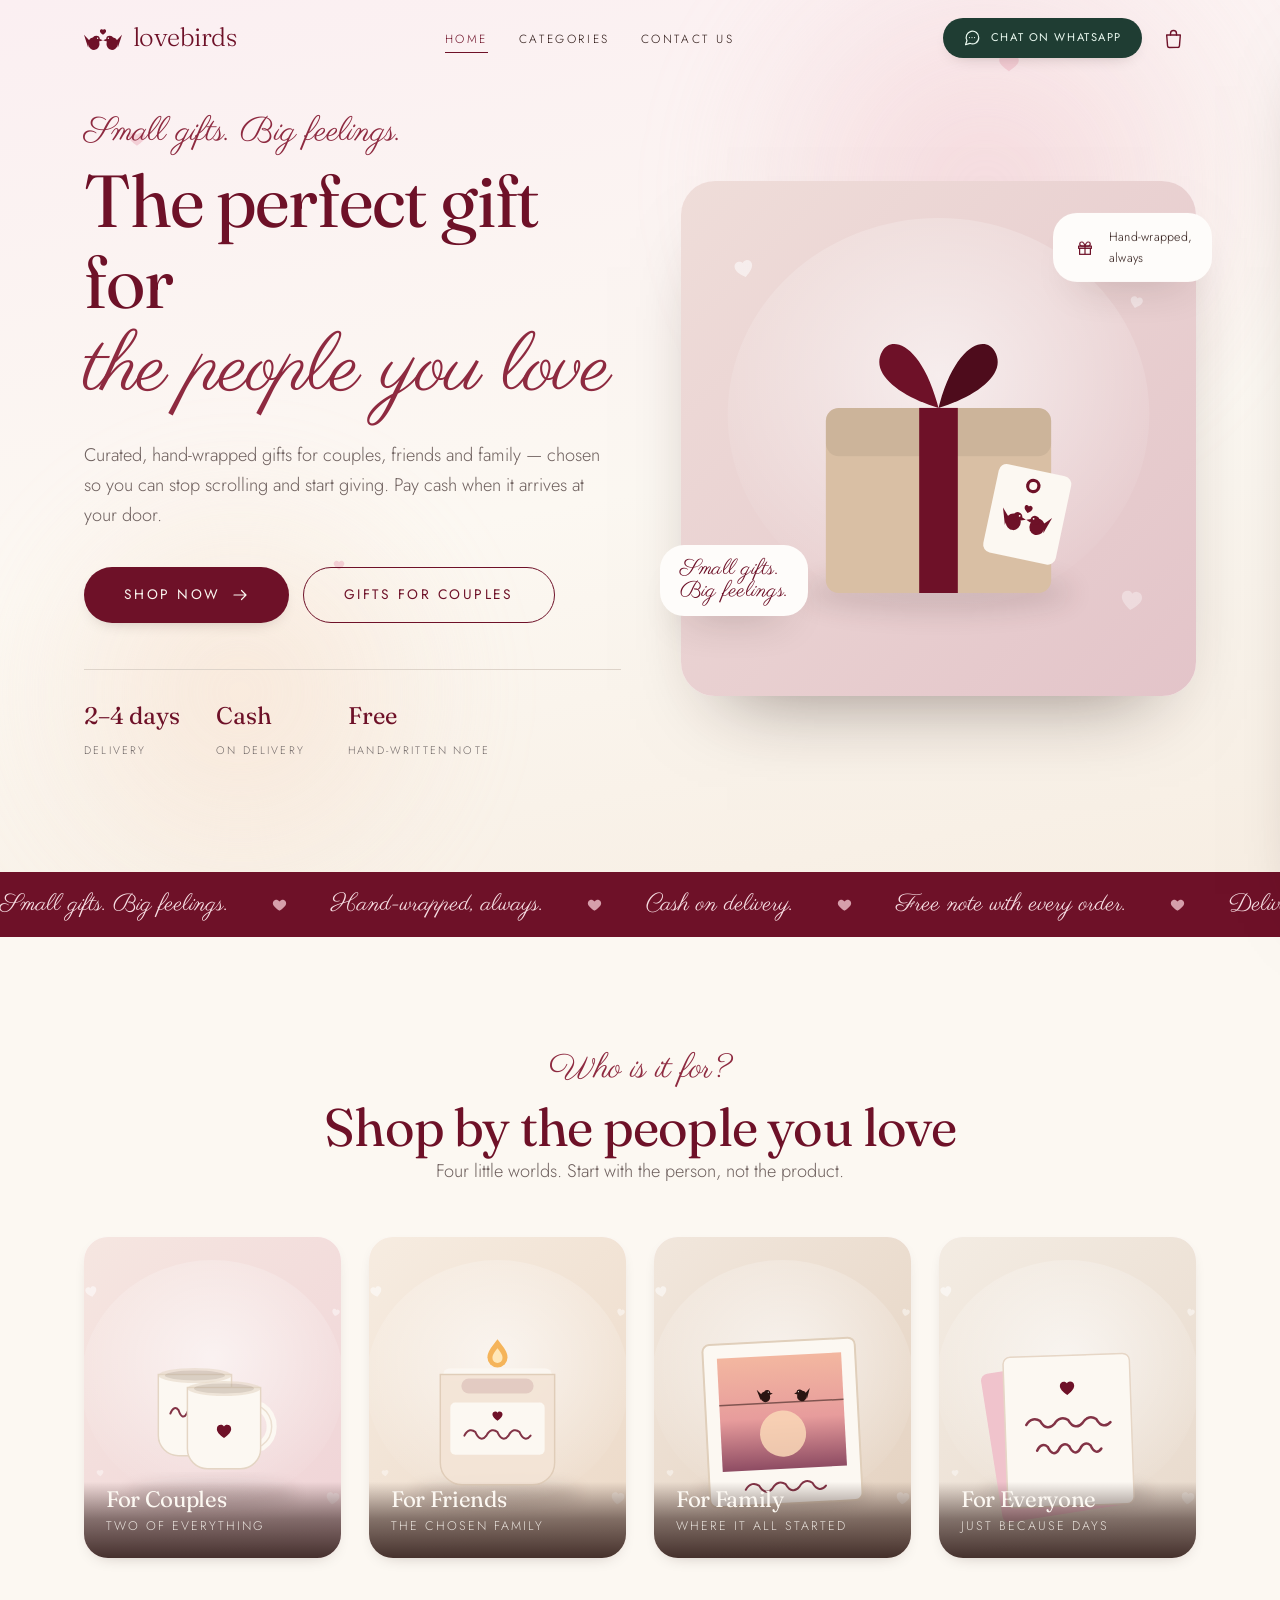
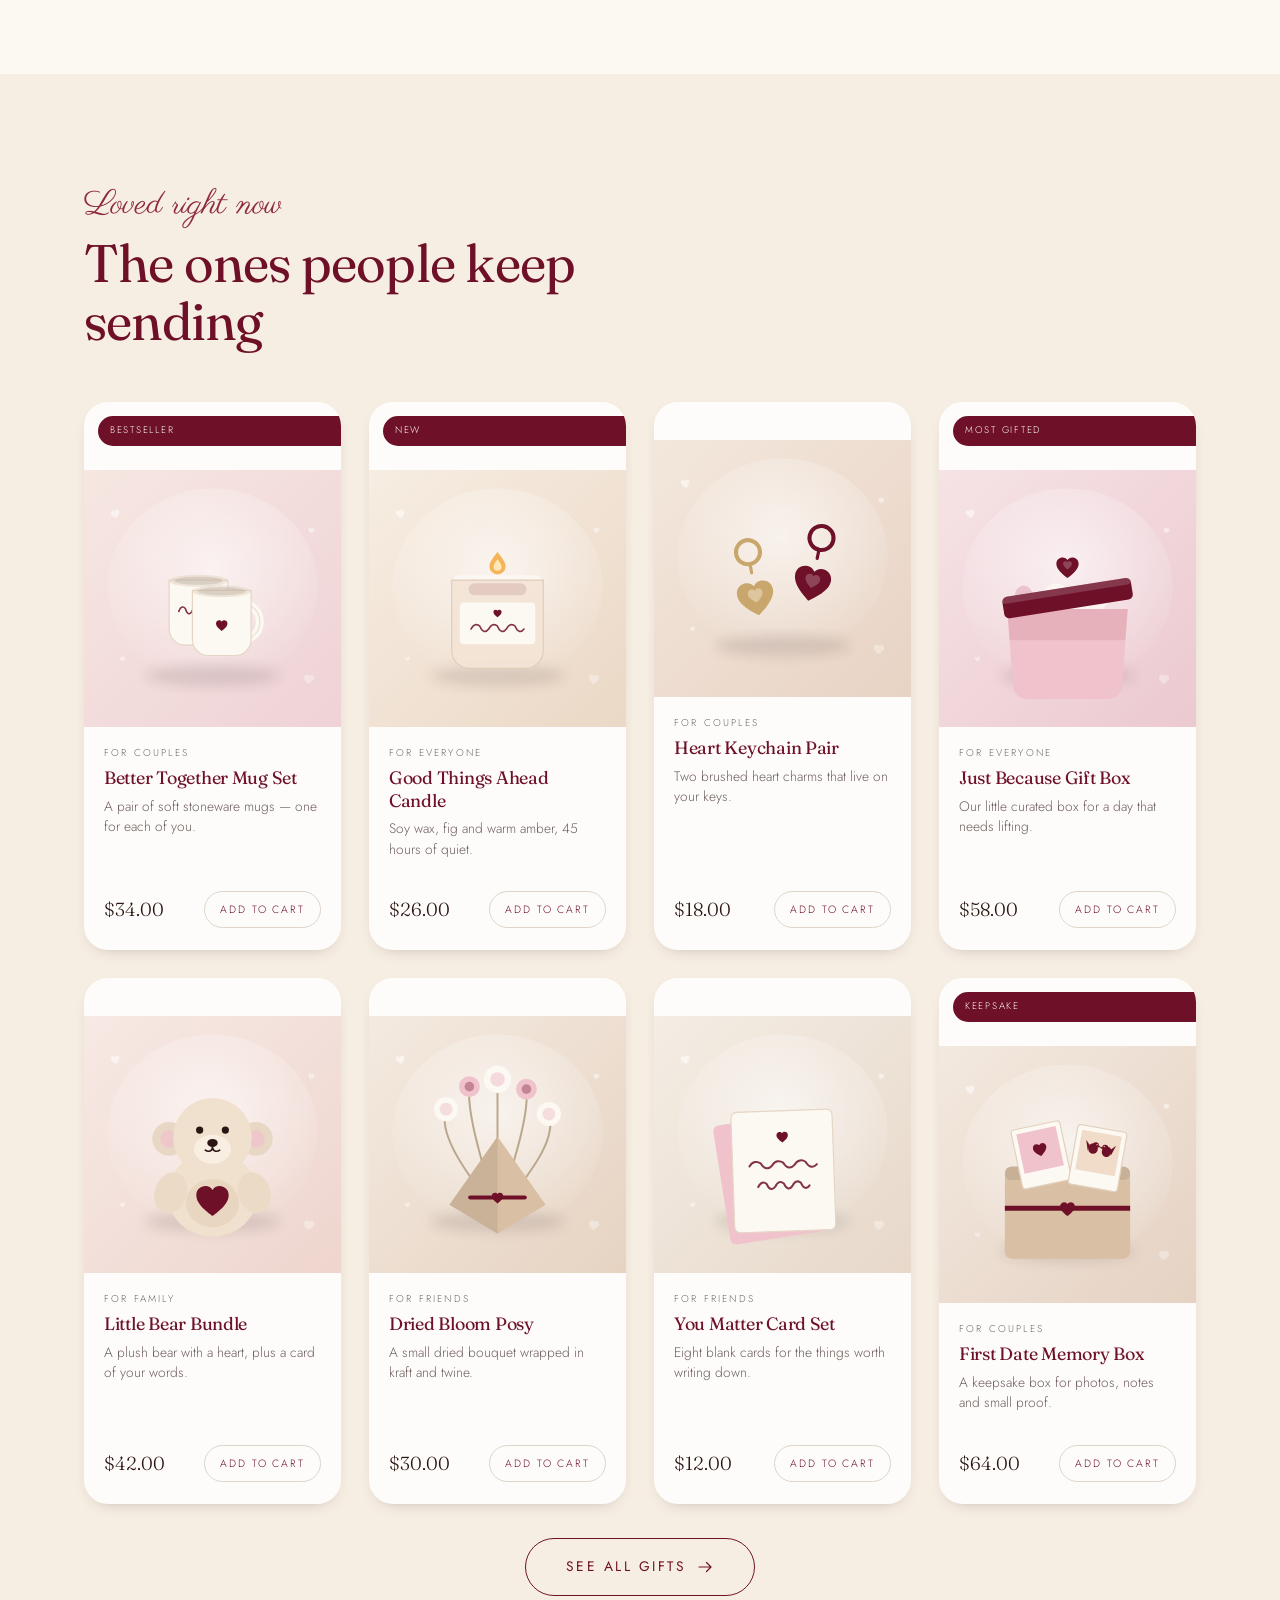
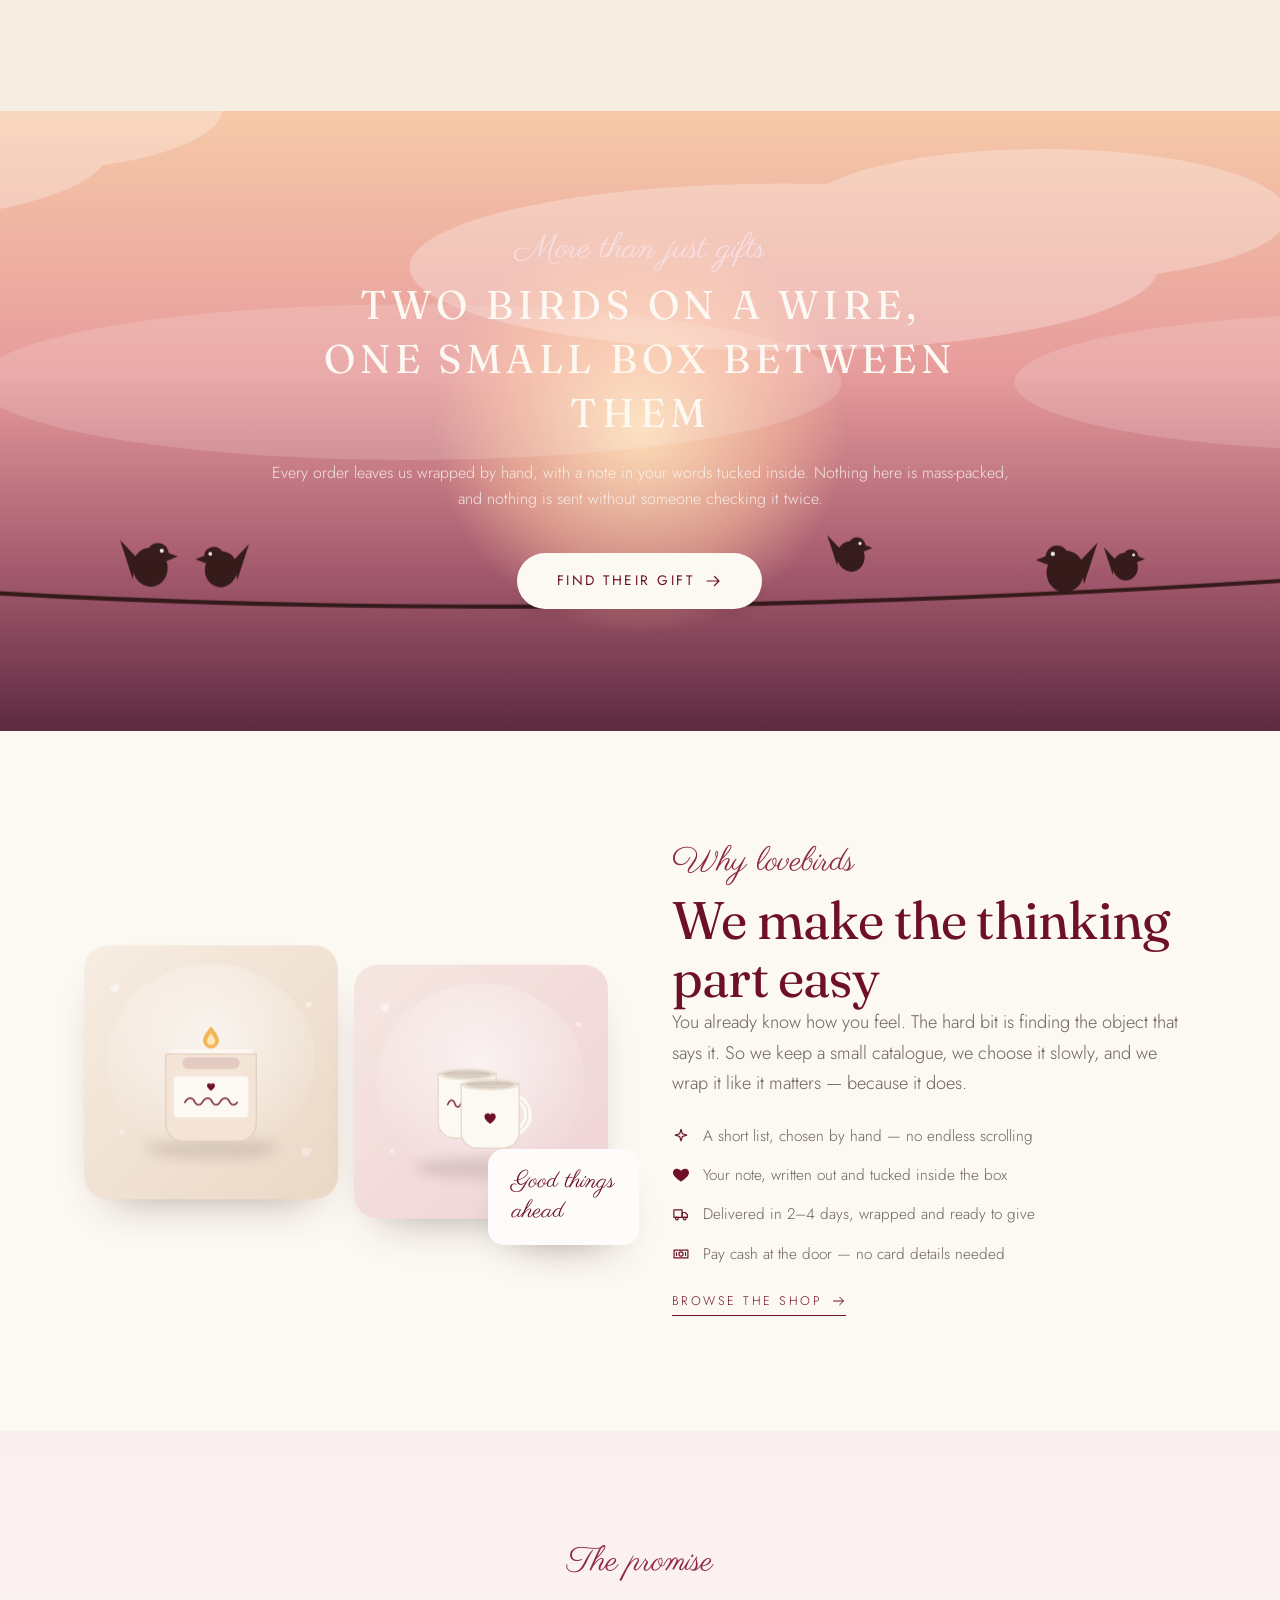
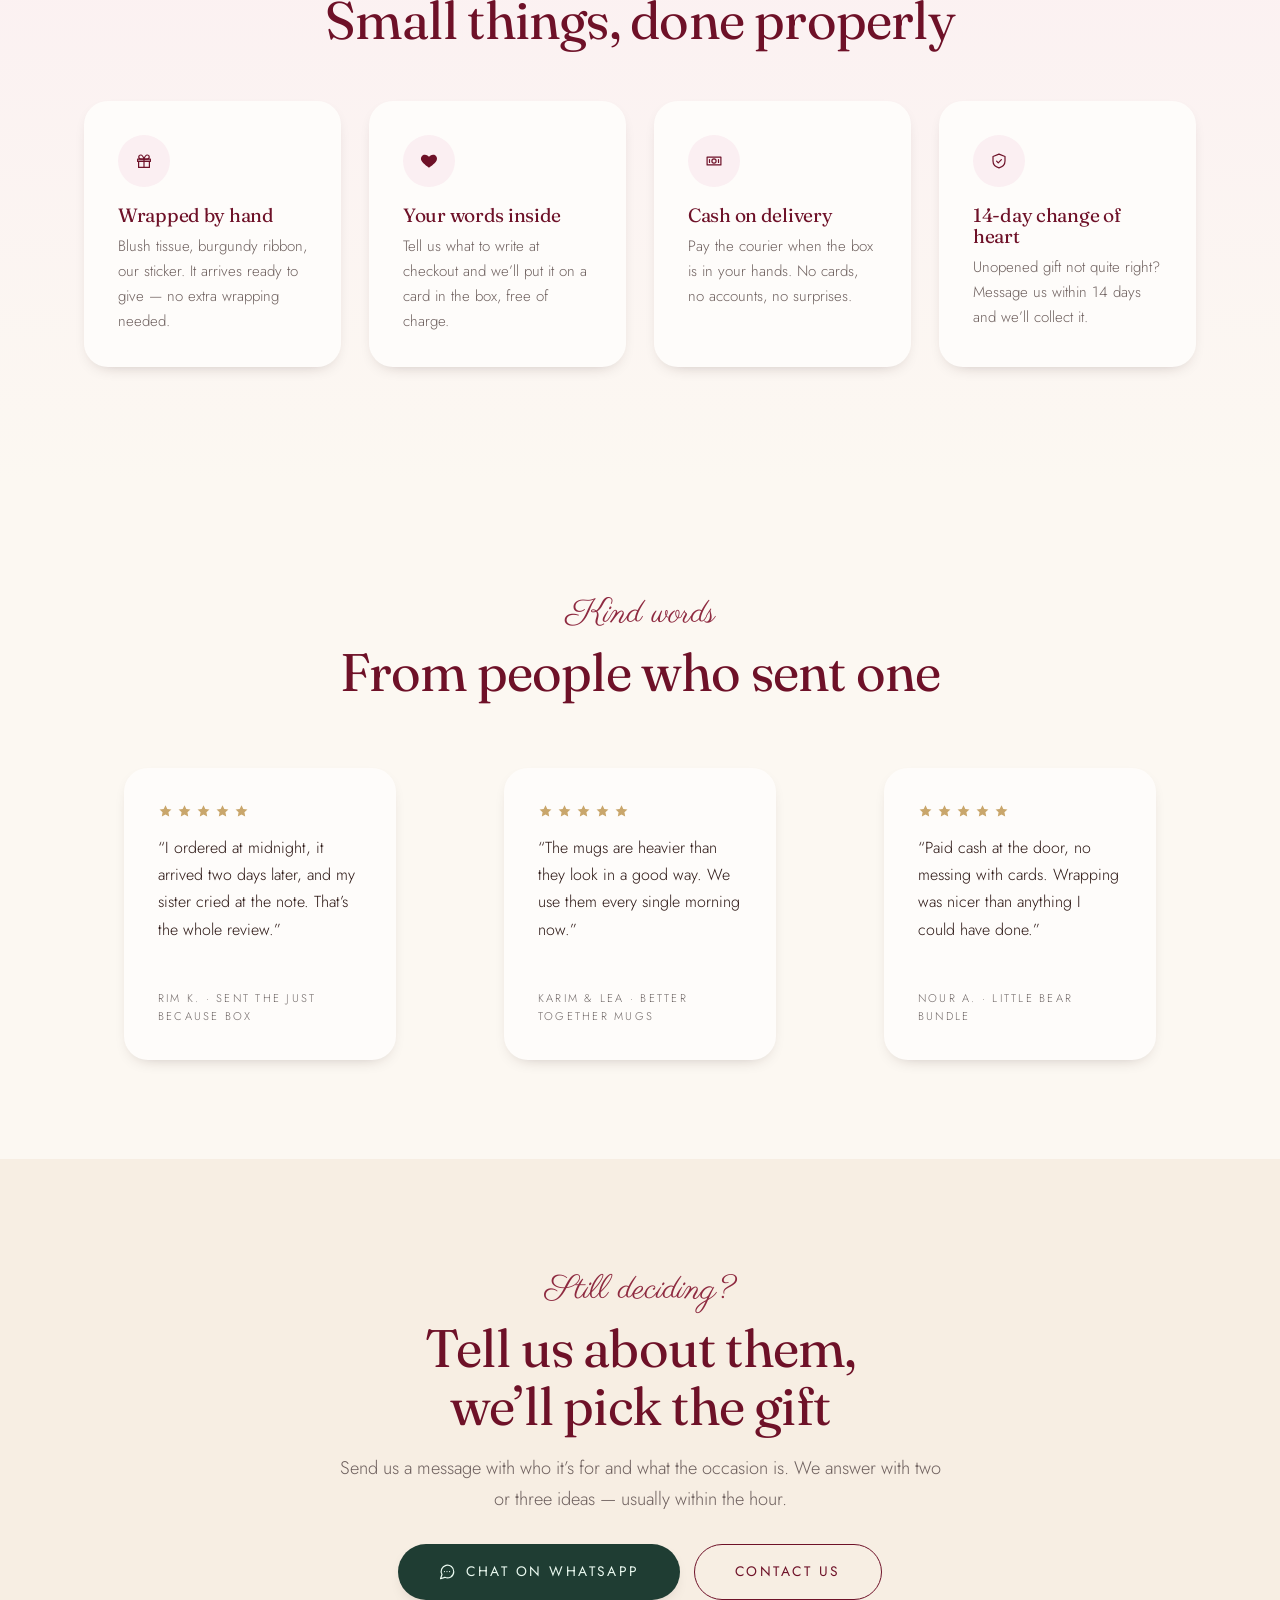
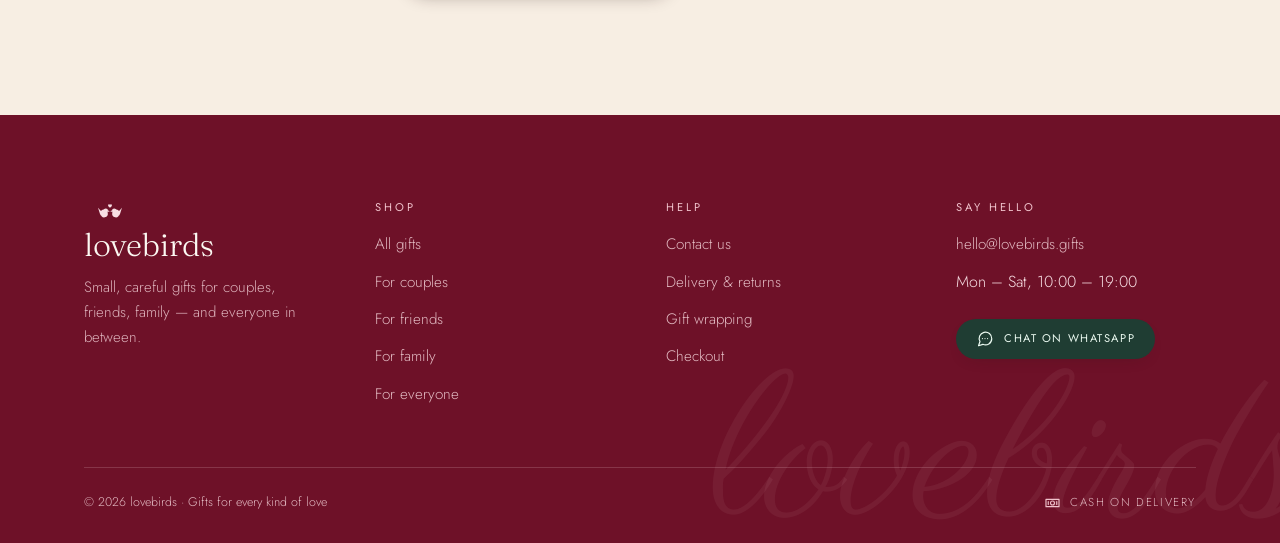
==== commit 8cf75a60: "Redesign the mobile menu and even up stacked button pairs everywhere The menu: the links were 2.2rem" ====
--- a/index.html
+++ b/index.html
@@ -43,6 +43,7 @@
 </header>
 
 <div class="mobile-menu" id="mobile-menu">
+  <div class="mobile-menu__inner">
   <nav class="mobile-menu__links" aria-label="Mobile">
     <a href="index.html" style="--i:0" data-cms-href="nav.0.href"><span data-cms="nav.0.label">Home</span></a>
     <a href="categories.html" style="--i:1" data-cms-href="nav.1.href"><span data-cms="nav.1.label">Categories</span></a>
@@ -50,8 +51,9 @@
   </nav>
   <div class="mobile-menu__foot">
     <button class="btn btn--wa btn--block" data-wa data-wa-greeting><svg viewBox="0 0 24 24" fill="none" stroke="currentColor" stroke-width="1.6" stroke-linecap="round" stroke-linejoin="round" aria-hidden="true" ><path d="M21 11.5a8.4 8.4 0 0 1-11.9 7.6L3.4 21l1.9-5.6A8.4 8.4 0 1 1 21 11.5Z"/><path d="M8.6 11.4h.01M12 11.4h.01M15.4 11.4h.01"/></svg> <span data-cms="navWhatsappLabel">Chat on WhatsApp</span></button>
-    <button class="btn btn--ghost btn--block" data-cart-open><svg viewBox="0 0 24 24" fill="none" stroke="currentColor" stroke-width="1.6" stroke-linecap="round" stroke-linejoin="round" aria-hidden="true" ><path d="M4.2 8h15.6l-1 12.4a2 2 0 0 1-2 1.8H7.2a2 2 0 0 1-2-1.8Z"/><path d="M8.6 8V6.2a3.4 3.4 0 1 1 6.8 0V8"/></svg> View your cart</button>
+    <button class="btn btn--ghost btn--sm mobile-menu__cart" data-cart-open><svg viewBox="0 0 24 24" fill="none" stroke="currentColor" stroke-width="1.6" stroke-linecap="round" stroke-linejoin="round" aria-hidden="true" ><path d="M4.2 8h15.6l-1 12.4a2 2 0 0 1-2 1.8H7.2a2 2 0 0 1-2-1.8Z"/><path d="M8.6 8V6.2a3.4 3.4 0 1 1 6.8 0V8"/></svg> View your cart</button>
     <p class="mobile-menu__note" data-cms="settings.paymentNote">Cash on delivery</p>
+  </div>
   </div>
 </div>
 <main id="main">
--- a/assets/css/lovebirds.css
+++ b/assets/css/lovebirds.css
@@ -280,24 +280,35 @@
 .mobile-menu{
   position:fixed;inset:0;z-index:85;
   background:var(--cream-light);
-  padding:calc(var(--nav-h) + var(--ann-h,0px) + 26px) var(--pad) 40px;
-  display:flex;flex-direction:column;
+  padding:calc(var(--nav-h) + var(--ann-h,0px) + 10px) var(--pad) 28px;
+  display:flex;align-items:center;justify-content:center;
   clip-path:circle(0% at calc(100% - 42px) 38px);
   transition:clip-path .7s var(--ease-out);
   pointer-events:none;
   overflow-y:auto;
 }
 body.menu-open .mobile-menu{clip-path:circle(160% at calc(100% - 42px) 38px);pointer-events:auto}
-.mobile-menu__links{display:flex;flex-direction:column;gap:6px;margin-bottom:auto}
+
+/* one centred column, so the links and the buttons share an axis */
+.mobile-menu__inner{
+  width:min(330px,100%);margin-inline:auto;
+  display:flex;flex-direction:column;gap:clamp(24px,5vh,40px);text-align:center;
+}
+.mobile-menu__links{display:flex;flex-direction:column}
 .mobile-menu__links a{
-  font-family:var(--font-display);font-size:2.2rem;color:var(--wine);
-  padding-block:12px;border-bottom:1px solid var(--line);
-  opacity:0;transform:translateY(24px);
+  font-family:var(--font-display);font-size:clamp(1.45rem,6vw,1.7rem);color:var(--wine);
+  padding-block:16px;border-bottom:1px solid var(--line);
+  opacity:0;transform:translateY(18px);
   transition:opacity .5s var(--ease),transform .6s var(--ease-out);
 }
+.mobile-menu__links a:last-child{border-bottom:0}
 body.menu-open .mobile-menu__links a{opacity:1;transform:none;transition-delay:calc(.12s + var(--i,0) * .07s)}
-.mobile-menu__foot{padding-top:30px;display:grid;gap:14px}
-.mobile-menu__note{font-size:.78rem;letter-spacing:.16em;text-transform:uppercase;color:var(--muted)}
+
+/* the two actions carry different weight: chat is the invitation, the cart is a
+   quiet shortcut — both centred on the same axis */
+.mobile-menu__foot{display:flex;flex-direction:column;align-items:center;gap:14px}
+.mobile-menu__cart{width:auto;align-self:center}
+.mobile-menu__note{font-size:.7rem;letter-spacing:.18em;text-transform:uppercase;color:var(--muted);margin-top:2px}
 
 /* ---------------------------------------------------------------- hero */
 .hero{
@@ -329,6 +340,12 @@
 }
 .hero__copy .lede{margin-bottom:2em}
 .hero__cta{display:flex;flex-wrap:wrap;gap:14px}
+/* On narrow screens let each button fill the row it lands on: side by side while
+   they both fit, full width once they wrap — so they are never two odd widths.
+   flex-shrink is off so a label never wraps inside its own button. */
+@media(max-width:620px){
+  .hero__cta .btn{flex:1 0 auto;max-width:100%}
+}
 .hero__meta{
   display:flex;flex-wrap:wrap;gap:clamp(16px,3vw,36px);margin-top:clamp(30px,4vw,46px);
   padding-top:26px;border-top:1px solid var(--line);
@@ -840,6 +857,9 @@
 @media(min-width:640px){.confirm__details{grid-template-columns:1fr 1fr}}
 .confirm__details h3{font-size:.72rem;letter-spacing:.2em;text-transform:uppercase;color:var(--muted);font-family:var(--font-sans);margin-bottom:8px}
 .confirm__details p{font-size:.94rem;color:var(--ink);line-height:1.6}
+.confirm__actions{display:grid;gap:12px;margin:34px auto 0;max-width:340px}
+@media(min-width:620px){.confirm__actions{grid-template-columns:1fr 1fr;max-width:560px}}
+
 .confirm__lines{margin-top:28px;padding-top:24px;border-top:1px solid var(--line);display:grid;gap:12px;text-align:left}
 .confirm__line{display:flex;justify-content:space-between;gap:12px;font-size:.92rem;color:var(--ink-soft)}
 .confirm__line--total{padding-top:12px;border-top:1px solid var(--line);color:var(--ink)}
@@ -947,7 +967,11 @@
   :root{--nav-h:68px}
   .nav__brand .word{font-size:1.4rem}
   .nav__brand .mark{width:32px}
-  .hero__meta div{min-width:84px}
+  /* the three facts share the row evenly instead of splitting two and one */
+  .hero__meta{display:grid;grid-template-columns:repeat(3,1fr);gap:14px}
+  .hero__meta div{min-width:0}
+  .hero__meta strong{font-size:1.2rem}
+  .hero__meta span{font-size:.62rem;letter-spacing:.14em}
   .hero__chip{padding:11px 15px;font-size:.72rem}
   .hero__chip .script{font-size:1.15rem}
   .gallery__thumbs button{width:68px}
